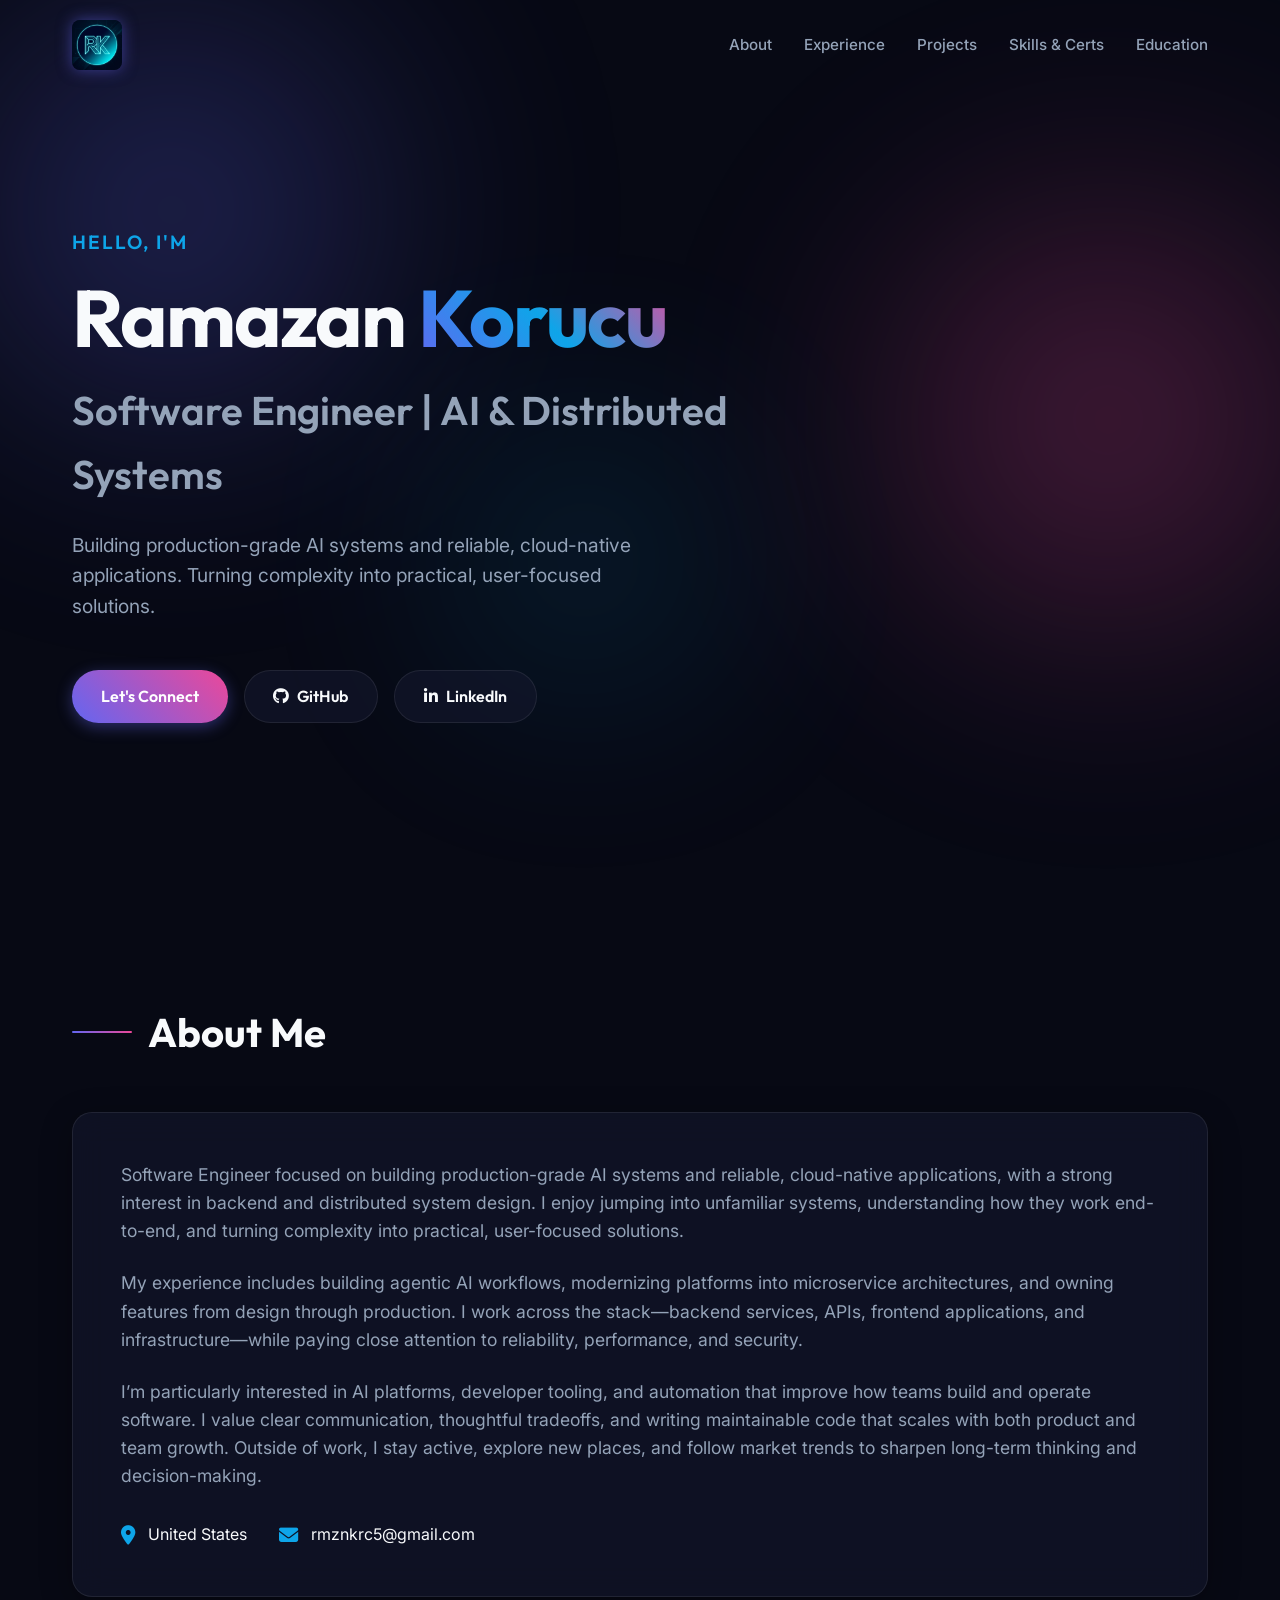
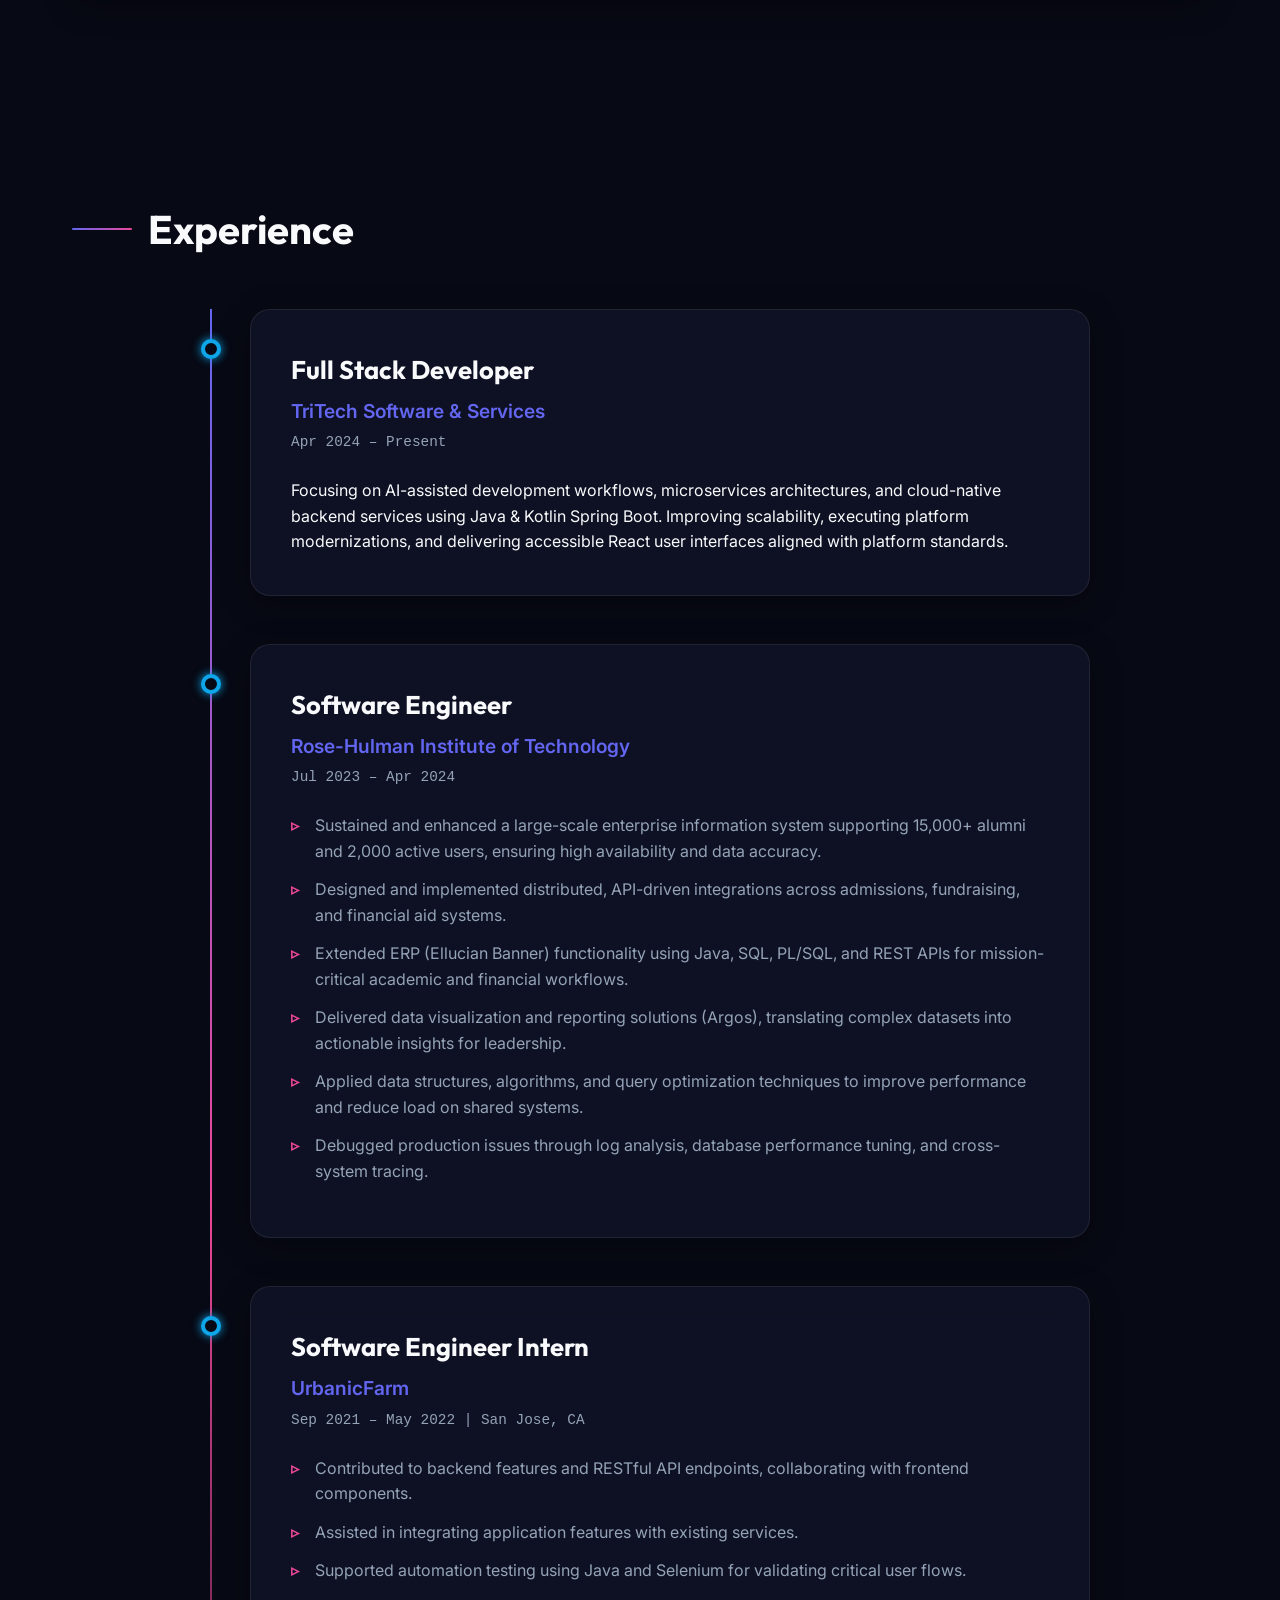
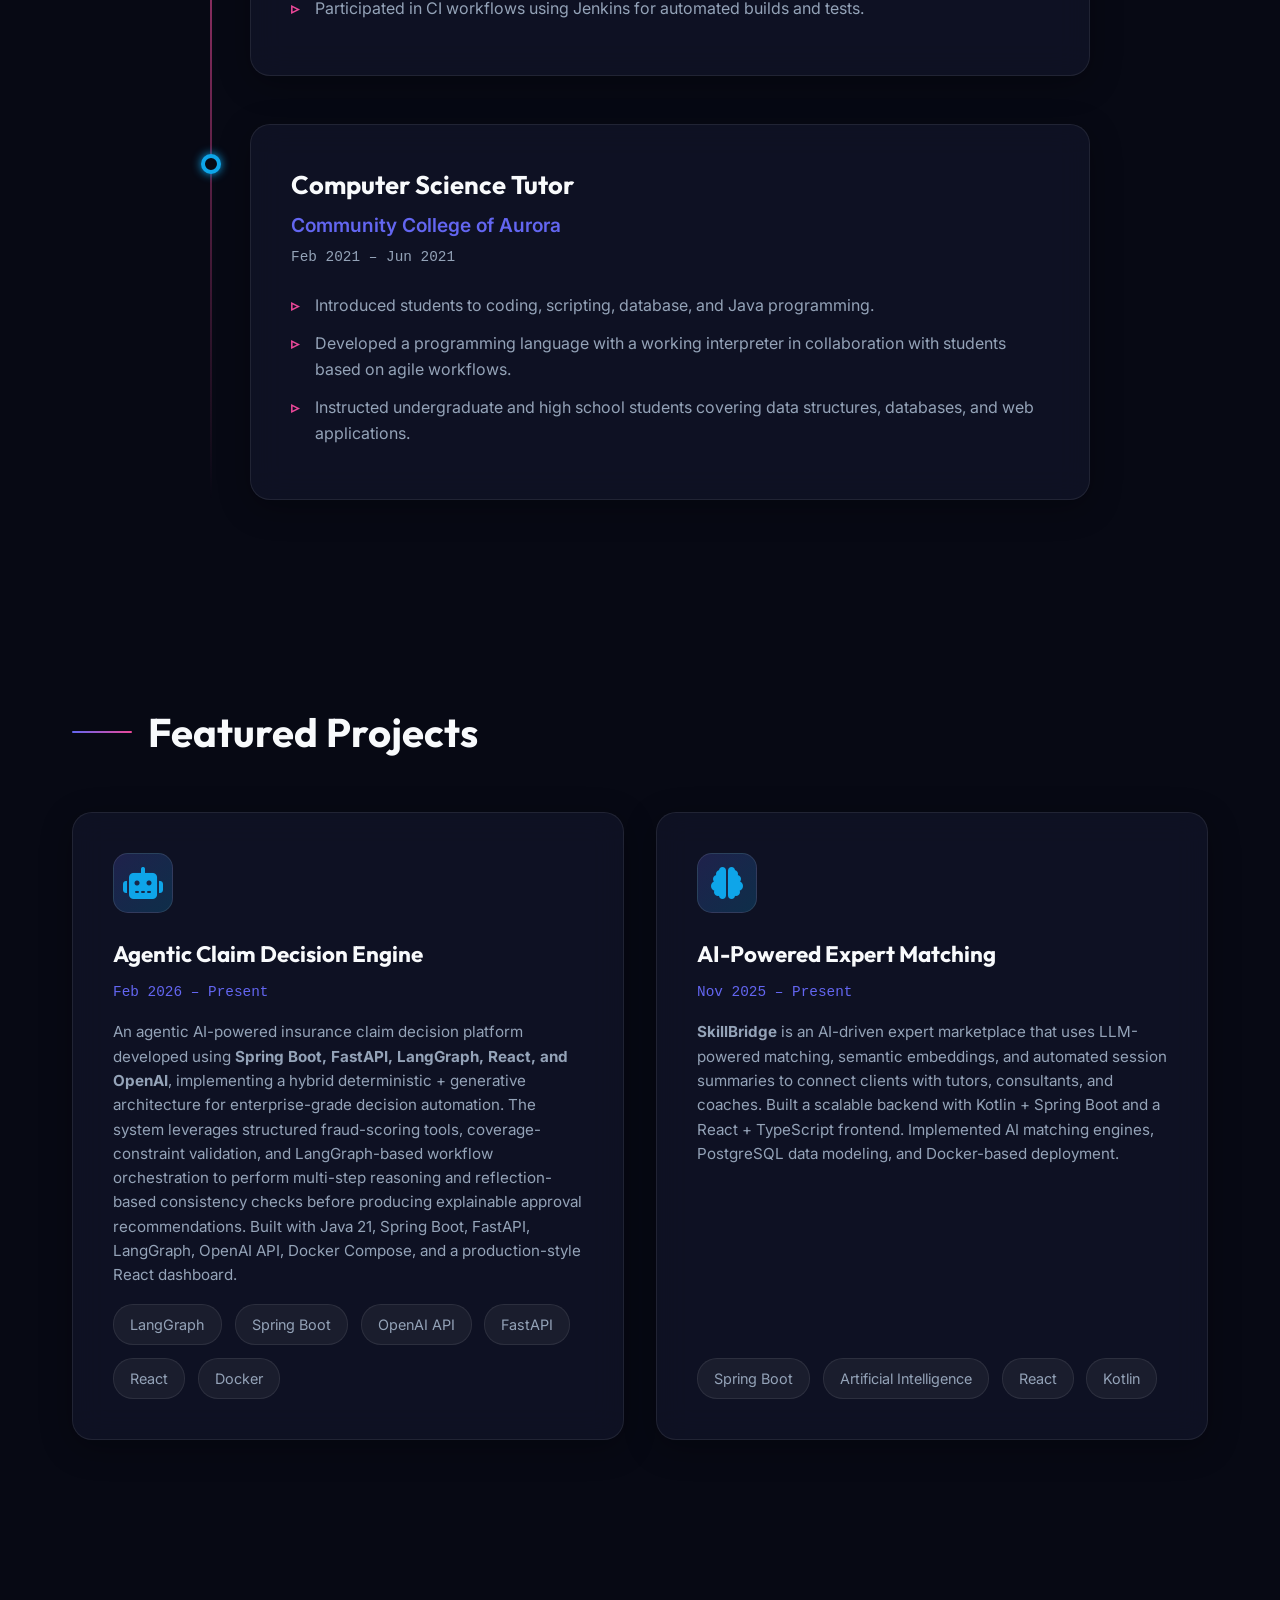
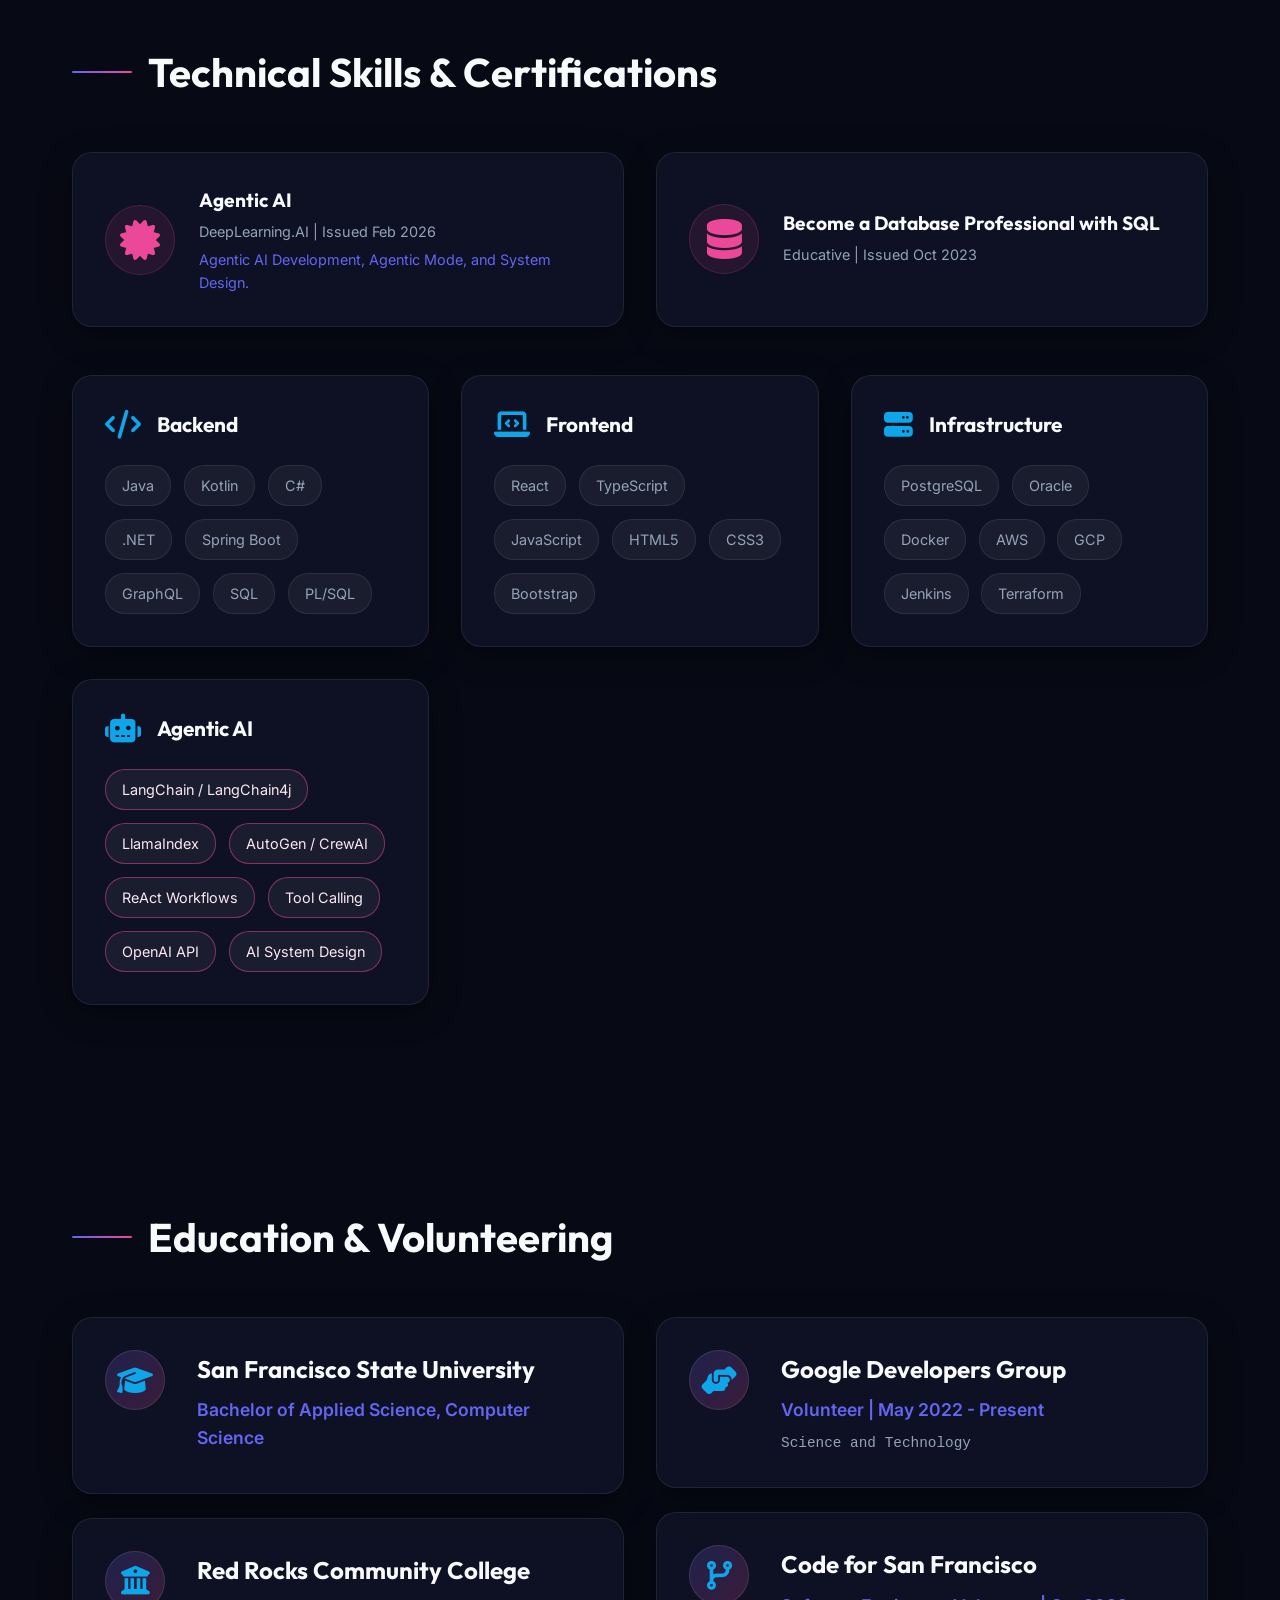
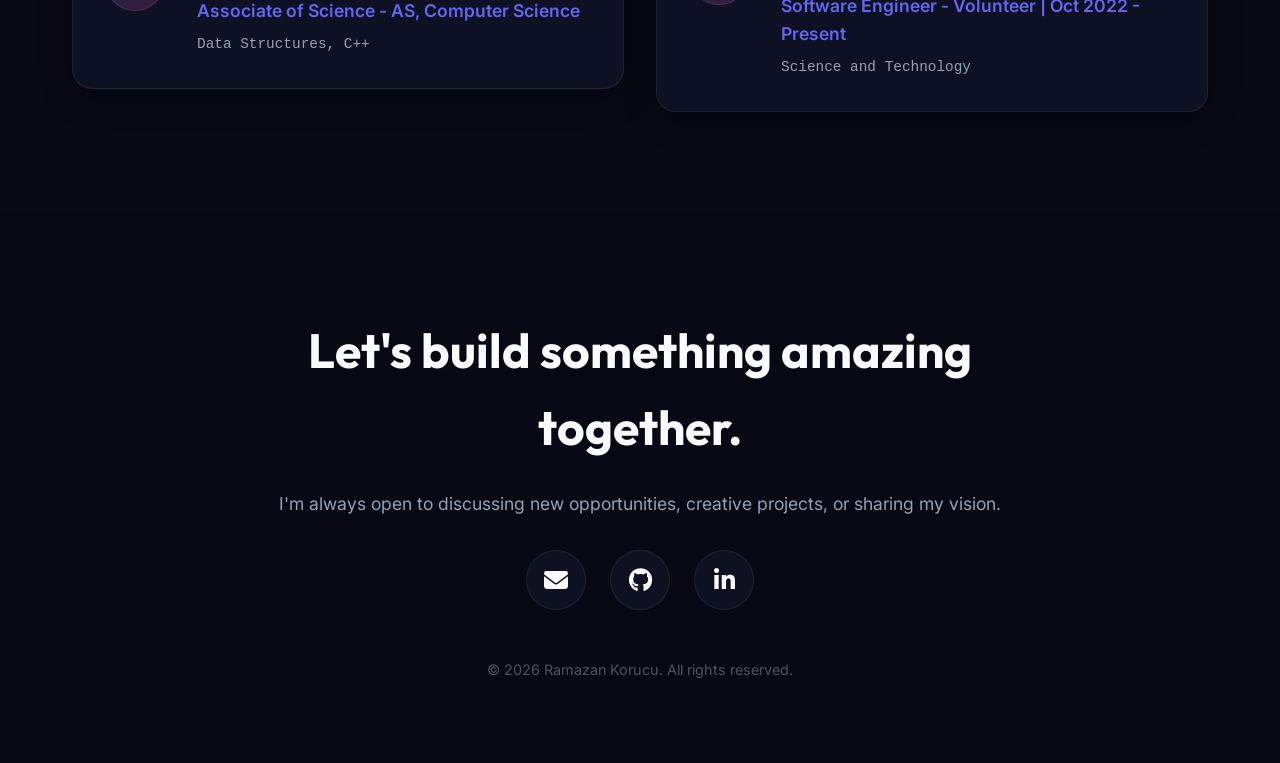
==== index.html @ d4a13020 "Move portfolio to root for easier GitHub Pages setup" ====
<!doctype html>
<html lang="en">
  <head>
    <meta charset="UTF-8" />
    <meta name="viewport" content="width=device-width, initial-scale=1.0" />
    <title>Ramazan Korucu | Software Engineer & AI</title>
    <meta
      name="description"
      content="Portfolio of Ramazan Korucu, Software Engineer building production-grade AI systems and reliable cloud-native applications."
    />
    <!-- Fonts -->
    <link rel="preconnect" href="https://fonts.googleapis.com" />
    <link rel="preconnect" href="https://fonts.gstatic.com" crossorigin />
    <link
      href="https://fonts.googleapis.com/css2?family=Inter:wght@300;400;500;600;700&family=Outfit:wght@400;600;800;900&display=swap"
      rel="stylesheet"
    />
    <!-- Font Awesome -->
    <link
      rel="stylesheet"
      href="https://cdnjs.cloudflare.com/ajax/libs/font-awesome/6.4.0/css/all.min.css"
    />
    <!-- Styles -->
    <link rel="stylesheet" href="styles.css" />
  </head>
  <body>
    <div class="background-effects">
      <div class="glow glow-1"></div>
      <div class="glow glow-2"></div>
      <div class="glow glow-3"></div>
    </div>

    <!-- Navigation -->
    <nav class="navbar">
      <div class="nav-content">
        <a href="#" class="logo-link">
          <img src="avatar.png" alt="Ramazan Korucu Avatar" class="logo-img" />
        </a>
        <ul class="nav-links">
          <li><a href="#about">About</a></li>
          <li><a href="#experience">Experience</a></li>
          <li><a href="#projects">Projects</a></li>
          <li><a href="#skills">Skills & Certs</a></li>
          <li><a href="#education">Education</a></li>
        </ul>
        <div class="hamburger">
          <span></span>
          <span></span>
          <span></span>
        </div>
      </div>
    </nav>

    <main>
      <!-- Hero Section -->
      <section id="hero" class="hero section">
        <div class="hero-content">
          <p class="greeting reveal">Hello, I'm</p>
          <h1 class="name reveal delay-1">Ramazan <span>Korucu</span></h1>
          <h2 class="title reveal delay-2">
            Software Engineer | AI & Distributed Systems
          </h2>
          <p class="subtitle reveal delay-3">
            Building production-grade AI systems and reliable, cloud-native
            applications. Turning complexity into practical, user-focused
            solutions.
          </p>
          <div class="cta-buttons reveal delay-4">
            <a href="#contact" class="btn btn-primary">Let's Connect</a>
            <a
              href="https://github.com/rkorucu"
              target="_blank"
              class="btn btn-secondary"
            >
              <i class="fab fa-github"></i> GitHub
            </a>
            <a
              href="https://linkedin.com/in/rmznkrc"
              target="_blank"
              class="btn btn-secondary"
            >
              <i class="fab fa-linkedin-in"></i> LinkedIn
            </a>
          </div>
        </div>
      </section>

      <!-- About Section -->
      <section id="about" class="about section">
        <h2 class="section-title reveal">About Me</h2>
        <div class="about-content reveal">
          <div class="about-text glass-card">
            <p>
              Software Engineer focused on building production-grade AI systems
              and reliable, cloud-native applications, with a strong interest in
              backend and distributed system design. I enjoy jumping into
              unfamiliar systems, understanding how they work end-to-end, and
              turning complexity into practical, user-focused solutions.
            </p>
            <p>
              My experience includes building agentic AI workflows, modernizing
              platforms into microservice architectures, and owning features
              from design through production. I work across the stack—backend
              services, APIs, frontend applications, and infrastructure—while
              paying close attention to reliability, performance, and security.
            </p>
            <p>
              I’m particularly interested in AI platforms, developer tooling,
              and automation that improve how teams build and operate software.
              I value clear communication, thoughtful tradeoffs, and writing
              maintainable code that scales with both product and team growth.
              Outside of work, I stay active, explore new places, and follow
              market trends to sharpen long-term thinking and decision-making.
            </p>
            <div class="contact-info">
              <p><i class="fas fa-map-marker-alt"></i> United States</p>
              <p><i class="fas fa-envelope"></i> rmznkrc5@gmail.com</p>
            </div>
          </div>
        </div>
      </section>

      <!-- Experience Section -->
      <section id="experience" class="experience section">
        <h2 class="section-title reveal">Experience</h2>
        <div class="timeline">
          <div class="timeline-item reveal">
            <div class="timeline-dot"></div>
            <div class="timeline-content glass-card">
              <div class="exp-header">
                <h3>Full Stack Developer</h3>
                <span class="company">TriTech Software & Services</span>
                <span class="date">Apr 2024 – Present</span>
              </div>
              <p class="exp-desc">
                Focusing on AI-assisted development workflows, microservices
                architectures, and cloud-native backend services using Java &
                Kotlin Spring Boot. Improving scalability, executing platform
                modernizations, and delivering accessible React user interfaces
                aligned with platform standards.
              </p>
            </div>
          </div>

          <div class="timeline-item reveal">
            <div class="timeline-dot"></div>
            <div class="timeline-content glass-card">
              <div class="exp-header">
                <h3>Software Engineer</h3>
                <span class="company">Rose-Hulman Institute of Technology</span>
                <span class="date">Jul 2023 – Apr 2024</span>
              </div>
              <ul class="exp-details">
                <li>
                  Sustained and enhanced a large-scale enterprise information
                  system supporting 15,000+ alumni and 2,000 active users,
                  ensuring high availability and data accuracy.
                </li>
                <li>
                  Designed and implemented distributed, API-driven integrations
                  across admissions, fundraising, and financial aid systems.
                </li>
                <li>
                  Extended ERP (Ellucian Banner) functionality using Java, SQL,
                  PL/SQL, and REST APIs for mission-critical academic and
                  financial workflows.
                </li>
                <li>
                  Delivered data visualization and reporting solutions (Argos),
                  translating complex datasets into actionable insights for
                  leadership.
                </li>
                <li>
                  Applied data structures, algorithms, and query optimization
                  techniques to improve performance and reduce load on shared
                  systems.
                </li>
                <li>
                  Debugged production issues through log analysis, database
                  performance tuning, and cross-system tracing.
                </li>
              </ul>
            </div>
          </div>

          <div class="timeline-item reveal">
            <div class="timeline-dot"></div>
            <div class="timeline-content glass-card">
              <div class="exp-header">
                <h3>Software Engineer Intern</h3>
                <span class="company">UrbanicFarm</span>
                <span class="date">Sep 2021 – May 2022 | San Jose, CA</span>
              </div>
              <ul class="exp-details">
                <li>
                  Contributed to backend features and RESTful API endpoints,
                  collaborating with frontend components.
                </li>
                <li>
                  Assisted in integrating application features with existing
                  services.
                </li>
                <li>
                  Supported automation testing using Java and Selenium for
                  validating critical user flows.
                </li>
                <li>
                  Participated in CI workflows using Jenkins for automated
                  builds and tests.
                </li>
              </ul>
            </div>
          </div>

          <div class="timeline-item reveal">
            <div class="timeline-dot"></div>
            <div class="timeline-content glass-card">
              <div class="exp-header">
                <h3>Computer Science Tutor</h3>
                <span class="company">Community College of Aurora</span>
                <span class="date">Feb 2021 – Jun 2021</span>
              </div>
              <ul class="exp-details">
                <li>
                  Introduced students to coding, scripting, database, and Java
                  programming.
                </li>
                <li>
                  Developed a programming language with a working interpreter in
                  collaboration with students based on agile workflows.
                </li>
                <li>
                  Instructed undergraduate and high school students covering
                  data structures, databases, and web applications.
                </li>
              </ul>
            </div>
          </div>
        </div>
      </section>

      <!-- Projects Section -->
      <section id="projects" class="projects section">
        <h2 class="section-title reveal">Featured Projects</h2>
        <div class="projects-grid">
          <div class="project-card glass-card reveal">
            <div class="project-icon"><i class="fas fa-robot"></i></div>
            <h3>Agentic Claim Decision Engine</h3>
            <span class="date">Feb 2026 – Present</span>
            <p>
              An agentic AI-powered insurance claim decision platform developed
              using
              <strong>Spring Boot, FastAPI, LangGraph, React, and OpenAI</strong
              >, implementing a hybrid deterministic + generative architecture
              for enterprise-grade decision automation. The system leverages
              structured fraud-scoring tools, coverage-constraint validation,
              and LangGraph-based workflow orchestration to perform multi-step
              reasoning and reflection-based consistency checks before producing
              explainable approval recommendations. Built with Java 21, Spring
              Boot, FastAPI, LangGraph, OpenAI API, Docker Compose, and a
              production-style React dashboard.
            </p>
            <div class="skill-tags" style="margin-top: 1rem">
              <span>LangGraph</span><span>Spring Boot</span
              ><span>OpenAI API</span><span>FastAPI</span><span>React</span
              ><span>Docker</span>
            </div>
          </div>

          <div class="project-card glass-card reveal delay-1">
            <div class="project-icon"><i class="fas fa-brain"></i></div>
            <h3>AI-Powered Expert Matching</h3>
            <span class="date">Nov 2025 – Present</span>
            <p>
              <strong>SkillBridge</strong> is an AI-driven expert marketplace
              that uses LLM-powered matching, semantic embeddings, and automated
              session summaries to connect clients with tutors, consultants, and
              coaches. Built a scalable backend with Kotlin + Spring Boot and a
              React + TypeScript frontend. Implemented AI matching engines,
              PostgreSQL data modeling, and Docker-based deployment.
            </p>
            <div class="skill-tags" style="margin-top: 1rem">
              <span>Spring Boot</span><span>Artificial Intelligence</span
              ><span>React</span><span>Kotlin</span>
            </div>
          </div>
        </div>
      </section>

      <!-- Skills & Certifications Section -->
      <section id="skills" class="skills section">
        <h2 class="section-title reveal">Technical Skills & Certifications</h2>

        <div class="certs-grid reveal" style="margin-bottom: 3rem">
          <div class="cert-card glass-card">
            <i class="fas fa-certificate cert-icon"></i>
            <div class="cert-info">
              <h3>Agentic AI</h3>
              <span class="issuer">DeepLearning.AI | Issued Feb 2026</span>
              <p>Agentic AI Development, Agentic Mode, and System Design.</p>
            </div>
          </div>
          <div class="cert-card glass-card">
            <i class="fas fa-database cert-icon"></i>
            <div class="cert-info">
              <h3>Become a Database Professional with SQL</h3>
              <span class="issuer">Educative | Issued Oct 2023</span>
            </div>
          </div>
        </div>

        <div class="skills-grid">
          <div class="skill-category glass-card reveal">
            <div class="skill-header">
              <i class="fas fa-code"></i>
              <h3>Backend</h3>
            </div>
            <div class="skill-tags">
              <span>Java</span><span>Kotlin</span><span>C#</span
              ><span>.NET</span> <span>Spring Boot</span><span>GraphQL</span
              ><span>SQL</span><span>PL/SQL</span>
            </div>
          </div>

          <div class="skill-category glass-card reveal delay-1">
            <div class="skill-header">
              <i class="fas fa-laptop-code"></i>
              <h3>Frontend</h3>
            </div>
            <div class="skill-tags">
              <span>React</span><span>TypeScript</span><span>JavaScript</span>
              <span>HTML5</span><span>CSS3</span><span>Bootstrap</span>
            </div>
          </div>

          <div class="skill-category glass-card reveal delay-2">
            <div class="skill-header">
              <i class="fas fa-server"></i>
              <h3>Infrastructure</h3>
            </div>
            <div class="skill-tags">
              <span>PostgreSQL</span><span>Oracle</span><span>Docker</span>
              <span>AWS</span><span>GCP</span><span>Jenkins</span
              ><span>Terraform</span>
            </div>
          </div>

          <div class="skill-category glass-card reveal delay-3">
            <div class="skill-header">
              <i class="fas fa-robot"></i>
              <h3>Agentic AI</h3>
            </div>
            <div class="skill-tags">
              <span class="highlight">LangChain / LangChain4j</span>
              <span class="highlight">LlamaIndex</span>
              <span class="highlight">AutoGen / CrewAI</span>
              <span class="highlight">ReAct Workflows</span>
              <span class="highlight">Tool Calling</span>
              <span class="highlight">OpenAI API</span>
              <span class="highlight">AI System Design</span>
            </div>
          </div>
        </div>
      </section>

      <!-- Education & Volunteering -->
      <section id="education" class="education section">
        <h2 class="section-title reveal">Education & Volunteering</h2>
        <div class="edu-grid">
          <div
            class="flex-column"
            style="display: flex; flex-direction: column; gap: 1.5rem"
          >
            <div class="edu-card glass-card reveal">
              <div class="edu-icon"><i class="fas fa-graduation-cap"></i></div>
              <div class="edu-details">
                <h3>San Francisco State University</h3>
                <span class="university"
                  >Bachelor of Applied Science, Computer Science</span
                >
              </div>
            </div>

            <div class="edu-card glass-card reveal delay-1">
              <div class="edu-icon"><i class="fas fa-university"></i></div>
              <div class="edu-details">
                <h3>Red Rocks Community College</h3>
                <span class="university"
                  >Associate of Science - AS, Computer Science</span
                >
                <span class="date">Data Structures, C++</span>
              </div>
            </div>
          </div>

          <div
            class="flex-column"
            style="display: flex; flex-direction: column; gap: 1.5rem"
          >
            <div class="edu-card glass-card reveal delay-2">
              <div class="edu-icon"><i class="fas fa-hands-helping"></i></div>
              <div class="edu-details">
                <h3>Google Developers Group</h3>
                <span class="university">Volunteer | May 2022 - Present</span>
                <span class="date">Science and Technology</span>
              </div>
            </div>

            <div class="edu-card glass-card reveal delay-3">
              <div class="edu-icon"><i class="fas fa-code-branch"></i></div>
              <div class="edu-details">
                <h3>Code for San Francisco</h3>
                <span class="university"
                  >Software Engineer - Volunteer | Oct 2022 - Present</span
                >
                <span class="date">Science and Technology</span>
              </div>
            </div>
          </div>
        </div>
      </section>
    </main>

    <footer id="contact">
      <div class="footer-content">
        <h2>Let's build something amazing together.</h2>
        <p>
          I'm always open to discussing new opportunities, creative projects, or
          sharing my vision.
        </p>
        <div class="social-links">
          <a
            href="mailto:rmznkrc5@gmail.com"
            class="social-btn"
            aria-label="Email"
            ><i class="fas fa-envelope"></i
          ></a>
          <a
            href="https://github.com/rkorucu"
            target="_blank"
            class="social-btn"
            aria-label="GitHub"
            ><i class="fab fa-github"></i
          ></a>
          <a
            href="https://linkedin.com/in/rmznkrc"
            target="_blank"
            class="social-btn"
            aria-label="LinkedIn"
            ><i class="fab fa-linkedin-in"></i
          ></a>
        </div>
        <p class="copyright">
          &copy; 2026 Ramazan Korucu. All rights reserved.
        </p>
      </div>
    </footer>

    <script src="script.js"></script>
  </body>
</html>
---- styles.css ----
:root {
  --bg-dark: #070914;
  --bg-card: rgba(20, 24, 45, 0.6);
  --primary: #6366f1;
  --primary-glow: rgba(99, 102, 241, 0.5);
  --secondary: #ec4899;
  --accent: #0ea5e9;
  --text-main: #f8fafc;
  --text-muted: #94a3b8;
  --border-color: rgba(255, 255, 255, 0.08);
  --font-heading: "Outfit", sans-serif;
  --font-body: "Inter", sans-serif;
  --transition-smooth: all 0.4s cubic-bezier(0.4, 0, 0.2, 1);
}

* {
  margin: 0;
  padding: 0;
  box-sizing: border-box;
}
html {
  scroll-behavior: smooth;
}

body {
  background-color: var(--bg-dark);
  color: var(--text-main);
  font-family: var(--font-body);
  line-height: 1.6;
  overflow-x: hidden;
  position: relative;
}

/* Background Glowing Effects */
.background-effects {
  position: fixed;
  top: 0;
  left: 0;
  width: 100vw;
  height: 100vh;
  z-index: -1;
  overflow: hidden;
  pointer-events: none;
}

.glow {
  position: absolute;
  width: 600px;
  height: 600px;
  border-radius: 50%;
  filter: blur(120px);
  opacity: 0.4;
  animation: float 20s infinite ease-in-out;
}

.glow-1 {
  top: -10%;
  left: -10%;
  background: radial-gradient(circle, var(--primary) 0%, transparent 70%);
}

.glow-2 {
  bottom: 20%;
  right: -10%;
  background: radial-gradient(circle, var(--secondary) 0%, transparent 70%);
  animation-delay: -5s;
}

.glow-3 {
  top: 40%;
  left: 30%;
  background: radial-gradient(circle, var(--accent) 0%, transparent 50%);
  animation-delay: -10s;
  width: 400px;
  height: 400px;
}

@keyframes float {
  0%,
  100% {
    transform: translateY(0) scale(1);
  }
  50% {
    transform: translateY(-30px) scale(1.05);
  }
}

/* Glassmorphism Classes */
.glass-card {
  background: var(--bg-card);
  backdrop-filter: blur(16px);
  -webkit-backdrop-filter: blur(16px);
  border: 1px solid var(--border-color);
  border-radius: 20px;
  box-shadow: 0 8px 32px 0 rgba(0, 0, 0, 0.3);
  transition: var(--transition-smooth);
}

.glass-card:hover {
  border-color: rgba(255, 255, 255, 0.15);
  transform: translateY(-5px);
  box-shadow:
    0 15px 40px 0 rgba(0, 0, 0, 0.5),
    0 0 20px 0 var(--primary-glow);
}

h1,
h2,
h3,
h4,
h5,
h6 {
  font-family: var(--font-heading);
  font-weight: 700;
}

/* Navigation */
.navbar {
  position: fixed;
  top: 0;
  left: 0;
  width: 100%;
  padding: 20px 0;
  z-index: 1000;
  transition: var(--transition-smooth);
}

.navbar.scrolled {
  background: rgba(7, 9, 20, 0.85);
  backdrop-filter: blur(12px);
  border-bottom: 1px solid var(--border-color);
  padding: 15px 0;
}

.nav-content {
  max-width: 1200px;
  margin: 0 auto;
  padding: 0 2rem;
  display: flex;
  justify-content: space-between;
  align-items: center;
}

.logo-link {
  display: flex;
  align-items: center;
  text-decoration: none;
}

.logo-img {
  height: 50px;
  width: auto;
  border-radius: 8px;
  box-shadow: 0 0 15px var(--primary-glow);
  transition: var(--transition-smooth);
}

.logo-link:hover .logo-img {
  transform: scale(1.05);
  box-shadow: 0 0 25px var(--primary-glow);
}

.nav-links {
  list-style: none;
  display: flex;
  gap: 2rem;
}

.nav-links a {
  color: var(--text-muted);
  text-decoration: none;
  font-weight: 500;
  transition: var(--transition-smooth);
  position: relative;
  font-size: 0.95rem;
}

.nav-links a::after {
  content: "";
  position: absolute;
  bottom: -5px;
  left: 0;
  width: 0;
  height: 2px;
  background: linear-gradient(90deg, var(--primary), var(--accent));
  transition: var(--transition-smooth);
}

.nav-links a:hover,
.nav-links a.active {
  color: var(--text-main);
}
.nav-links a:hover::after,
.nav-links a.active::after {
  width: 100%;
}

.hamburger {
  display: none;
  cursor: pointer;
  z-index: 100;
}
.hamburger span {
  display: block;
  width: 25px;
  height: 2px;
  background: var(--text-main);
  margin: 5px 0;
  transition: var(--transition-smooth);
}

/* Global Sections */
.section {
  padding: 100px 2rem;
  max-width: 1200px;
  margin: 0 auto;
}
.section-title {
  font-size: 2.5rem;
  margin-bottom: 3rem;
  display: flex;
  align-items: center;
  gap: 1rem;
}
.section-title::before {
  content: "";
  height: 2px;
  width: 60px;
  background: linear-gradient(90deg, var(--primary), var(--secondary));
  display: block;
  border-radius: 2px;
}

/* Hero Section */
.hero {
  min-height: 100vh;
  display: flex;
  align-items: center;
  padding-top: 150px;
}
.hero-content {
  max-width: 800px;
}
.greeting {
  color: var(--accent);
  font-family: var(--font-heading);
  font-size: 1.2rem;
  font-weight: 600;
  margin-bottom: 1rem;
  letter-spacing: 2px;
  text-transform: uppercase;
}

.name {
  font-size: 5rem;
  line-height: 1.1;
  margin-bottom: 1rem;
  letter-spacing: -2px;
}
.name span {
  background: linear-gradient(
    45deg,
    var(--primary),
    var(--accent),
    var(--secondary)
  );
  -webkit-background-clip: text;
  -webkit-text-fill-color: transparent;
  background-clip: text;
  color: transparent;
}

.title {
  font-size: 2.5rem;
  color: var(--text-muted);
  margin-bottom: 1.5rem;
  font-weight: 600;
}
.subtitle {
  font-size: 1.2rem;
  color: var(--text-muted);
  margin-bottom: 3rem;
  max-width: 600px;
}
.cta-buttons {
  display: flex;
  gap: 1rem;
  flex-wrap: wrap;
}
.btn {
  padding: 0.8rem 1.8rem;
  border-radius: 30px;
  text-decoration: none;
  font-weight: 600;
  font-family: var(--font-heading);
  transition: var(--transition-smooth);
  display: inline-flex;
  align-items: center;
  gap: 0.5rem;
}

.btn-primary {
  background: linear-gradient(45deg, var(--primary), var(--secondary));
  color: white;
  box-shadow: 0 4px 15px rgba(99, 102, 241, 0.4);
}
.btn-primary:hover {
  transform: translateY(-3px);
  box-shadow: 0 8px 25px rgba(99, 102, 241, 0.6);
}

.btn-secondary {
  background: var(--bg-card);
  border: 1px solid var(--border-color);
  color: var(--text-main);
}
.btn-secondary:hover {
  background: rgba(255, 255, 255, 0.1);
  transform: translateY(-3px);
}

/* About Section */
.about-content {
  display: flex;
  gap: 3rem;
  align-items: center;
}
.about-text {
  padding: 3rem;
  flex: 1;
}
.about-text p {
  margin-bottom: 1.5rem;
  font-size: 1.1rem;
  color: var(--text-muted);
}
.about-text strong {
  color: var(--text-main);
}

.contact-info {
  margin-top: 2rem;
  display: flex;
  gap: 2rem;
  flex-wrap: wrap;
}
.contact-info p {
  margin-bottom: 0;
  display: flex;
  align-items: center;
  gap: 0.8rem;
  font-size: 1rem;
  color: var(--text-main);
}
.contact-info i {
  color: var(--accent);
  font-size: 1.2rem;
}

/* Experience Section Timeline */
.timeline {
  position: relative;
  max-width: 900px;
  margin: 0 auto;
}
.timeline::before {
  content: "";
  position: absolute;
  left: 20px;
  top: 0;
  bottom: 0;
  width: 2px;
  background: linear-gradient(
    to bottom,
    var(--primary),
    var(--secondary),
    transparent
  );
}

.timeline-item {
  position: relative;
  padding-left: 60px;
  margin-bottom: 3rem;
}
.timeline-item:last-child {
  margin-bottom: 0;
}

.timeline-dot {
  position: absolute;
  left: 11px;
  top: 30px;
  width: 20px;
  height: 20px;
  background: var(--bg-dark);
  border: 4px solid var(--accent);
  border-radius: 50%;
  z-index: 2;
  box-shadow: 0 0 10px var(--accent);
}

.timeline-content {
  padding: 2.5rem;
}
.exp-header {
  margin-bottom: 1.5rem;
}
.exp-header h3 {
  font-size: 1.6rem;
  color: var(--text-main);
  margin-bottom: 0.3rem;
}
.company {
  display: block;
  font-size: 1.2rem;
  color: var(--primary);
  font-weight: 600;
  margin-bottom: 0.3rem;
}
.date {
  display: block;
  font-size: 0.9rem;
  color: var(--text-muted);
  font-family: monospace;
}
.exp-details {
  list-style: none;
}
.exp-details li {
  margin-bottom: 0.8rem;
  position: relative;
  padding-left: 1.5rem;
  color: var(--text-muted);
}
.exp-details li::before {
  content: "▹";
  position: absolute;
  left: 0;
  color: var(--secondary);
  font-weight: bold;
}

/* Skills Section */
.skills-grid {
  display: grid;
  grid-template-columns: repeat(auto-fit, minmax(280px, 1fr));
  gap: 2rem;
}
.skill-category {
  padding: 2rem;
}
.skill-header {
  display: flex;
  align-items: center;
  gap: 1rem;
  margin-bottom: 1.5rem;
}
.skill-header i {
  font-size: 1.8rem;
  color: var(--accent);
}
.skill-header h3 {
  font-size: 1.3rem;
}
.skill-tags {
  display: flex;
  flex-wrap: wrap;
  gap: 0.8rem;
}
.skill-tags span {
  background: rgba(255, 255, 255, 0.05);
  border: 1px solid var(--border-color);
  padding: 0.5rem 1rem;
  border-radius: 20px;
  font-size: 0.9rem;
  color: var(--text-muted);
  transition: var(--transition-smooth);
}
.skill-tags span:hover {
  background: rgba(99, 102, 241, 0.1);
  color: var(--text-main);
  border-color: var(--primary);
  transform: translateY(-2px);
}
.skill-tags span.highlight {
  border-color: rgba(236, 72, 153, 0.5);
  color: #fce7f3;
}

/* Education Section */
.edu-card {
  display: flex;
  padding: 3rem;
  gap: 2rem;
  align-items: center;
  max-width: 800px;
}
.edu-icon {
  width: 80px;
  height: 80px;
  background: linear-gradient(
    135deg,
    rgba(99, 102, 241, 0.2),
    rgba(236, 72, 153, 0.2)
  );
  border-radius: 50%;
  display: flex;
  justify-content: center;
  align-items: center;
  font-size: 2.5rem;
  color: var(--accent);
  flex-shrink: 0;
  border: 1px solid rgba(255, 255, 255, 0.1);
}
.edu-details h3 {
  font-size: 1.5rem;
  margin-bottom: 0.5rem;
}
.edu-details .university {
  display: block;
  color: var(--primary);
  font-weight: 600;
  font-size: 1.1rem;
  margin-bottom: 0.5rem;
}

/* Footer */
footer {
  padding: 100px 2rem 50px;
  text-align: center;
  background: linear-gradient(to top, rgba(7, 9, 20, 1), transparent);
}
.footer-content {
  max-width: 800px;
  margin: 0 auto;
}
.footer-content h2 {
  font-size: 3rem;
  margin-bottom: 1.5rem;
}
.footer-content p {
  color: var(--text-muted);
  font-size: 1.1rem;
  margin-bottom: 2rem;
}
.social-links {
  display: flex;
  justify-content: center;
  gap: 1.5rem;
  margin-bottom: 3rem;
}
.social-btn {
  width: 60px;
  height: 60px;
  border-radius: 50%;
  background: var(--bg-card);
  border: 1px solid var(--border-color);
  display: flex;
  justify-content: center;
  align-items: center;
  font-size: 1.5rem;
  color: var(--text-main);
  text-decoration: none;
  transition: var(--transition-smooth);
}
.social-btn:hover {
  background: var(--primary);
  box-shadow: 0 0 20px var(--primary-glow);
  transform: translateY(-5px);
  border-color: var(--primary);
}
.copyright {
  font-size: 0.9rem !important;
  color: rgba(255, 255, 255, 0.3) !important;
}

/* Projects Section */
.projects-grid {
  display: grid;
  grid-template-columns: repeat(auto-fit, minmax(320px, 1fr));
  gap: 2rem;
}
.project-card {
  padding: 2.5rem;
  display: flex;
  flex-direction: column;
}
.project-icon {
  width: 60px;
  height: 60px;
  background: linear-gradient(
    135deg,
    rgba(99, 102, 241, 0.2),
    rgba(14, 165, 233, 0.2)
  );
  border-radius: 15px;
  display: flex;
  justify-content: center;
  align-items: center;
  font-size: 2rem;
  color: var(--accent);
  margin-bottom: 1.5rem;
  border: 1px solid rgba(255, 255, 255, 0.1);
}
.project-card h3 {
  font-size: 1.4rem;
  margin-bottom: 0.5rem;
  color: var(--text-main);
}
.project-card .date {
  font-size: 0.9rem;
  color: var(--primary);
  font-family: monospace;
  margin-bottom: 1rem;
  display: block;
}
.project-card p {
  color: var(--text-muted);
  flex-grow: 1;
  font-size: 0.95rem;
}

/* Certifications Section */
.certs-grid {
  display: grid;
  grid-template-columns: repeat(auto-fit, minmax(400px, 1fr));
  gap: 2rem;
}
.cert-card {
  display: flex;
  align-items: center;
  padding: 2rem;
  gap: 1.5rem;
}
.cert-icon {
  font-size: 2.5rem;
  color: var(--secondary);
  background: rgba(236, 72, 153, 0.1);
  width: 70px;
  height: 70px;
  display: flex;
  justify-content: center;
  align-items: center;
  border-radius: 50%;
  border: 1px solid rgba(236, 72, 153, 0.2);
  flex-shrink: 0;
}
.cert-info h3 {
  font-size: 1.2rem;
  margin-bottom: 0.3rem;
}
.cert-info .issuer {
  color: var(--text-muted);
  font-size: 0.9rem;
  display: block;
  margin-bottom: 0.3rem;
}
.cert-info p {
  font-size: 0.9rem;
  color: var(--primary);
  margin-bottom: 0;
}

/* Extended Education / Volunteering */
.edu-grid {
  display: grid;
  grid-template-columns: repeat(auto-fit, minmax(380px, 1fr));
  gap: 2rem;
}
.edu-grid .edu-card {
  padding: 2rem;
  max-width: 100%;
  align-items: flex-start;
}
.edu-grid .edu-icon {
  width: 60px;
  height: 60px;
  font-size: 1.8rem;
}
.edu-details .date {
  display: block;
  font-size: 0.9rem;
  color: var(--text-muted);
  margin-top: 0.5rem;
  font-family: monospace;
}
.flex-column {
  display: flex;
  flex-direction: column;
  gap: 1.5rem;
}

/* Reveal Animations */
.reveal {
  opacity: 0;
  transform: translateY(40px);
  transition: all 0.8s cubic-bezier(0.5, 0, 0, 1);
}
.reveal.active {
  opacity: 1;
  transform: translateY(0);
}
.delay-1 {
  transition-delay: 0.1s;
}
.delay-2 {
  transition-delay: 0.2s;
}
.delay-3 {
  transition-delay: 0.3s;
}
.delay-4 {
  transition-delay: 0.4s;
}

/* Responsive */
@media (max-width: 900px) {
  .name {
    font-size: 3.5rem;
  }
  .title {
    font-size: 2rem;
  }
  .about-content {
    flex-direction: column;
  }
  .timeline::before {
    left: 0;
  }
  .timeline-item {
    padding-left: 30px;
  }
  .timeline-dot {
    left: -9px;
    width: 16px;
    height: 16px;
    top: 32px;
  }
  .edu-card {
    flex-direction: column;
    text-align: center;
  }
}

@media (max-width: 768px) {
  .nav-links {
    position: fixed;
    right: -100%;
    top: 0;
    height: 100vh;
    width: 80%;
    max-width: 300px;
    background: var(--bg-card);
    backdrop-filter: blur(20px);
    flex-direction: column;
    justify-content: center;
    align-items: center;
    transition: 0.5s ease;
    border-left: 1px solid var(--border-color);
  }
  .nav-links.active {
    right: 0;
  }
  .hamburger {
    display: block;
  }
  .hamburger.active span:nth-child(1) {
    transform: translateY(7px) rotate(45deg);
  }
  .hamburger.active span:nth-child(2) {
    opacity: 0;
  }
  .hamburger.active span:nth-child(3) {
    transform: translateY(-7px) rotate(-45deg);
  }
  .section {
    padding: 80px 1.5rem;
  }
  .hero {
    text-align: center;
    justify-content: center;
  }
  .cta-buttons {
    justify-content: center;
  }
  .footer-content h2 {
    font-size: 2rem;
  }
}
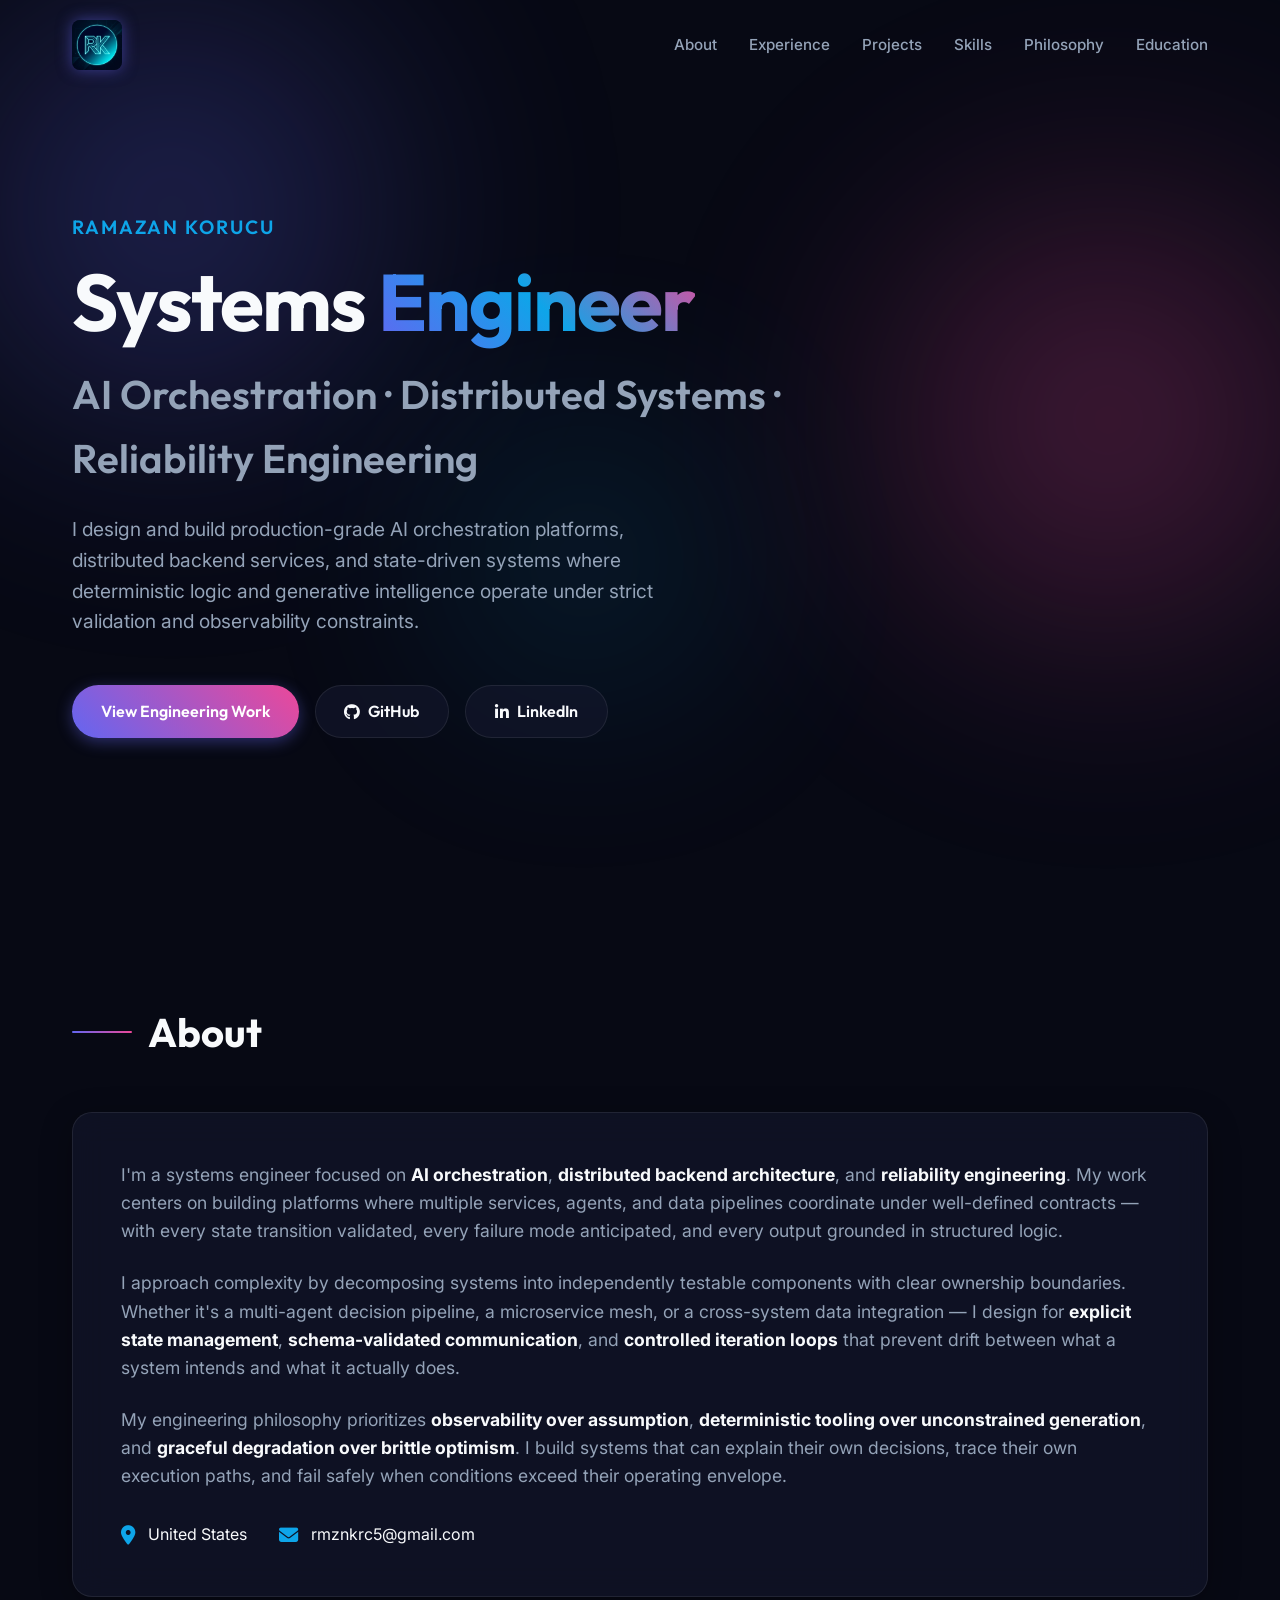
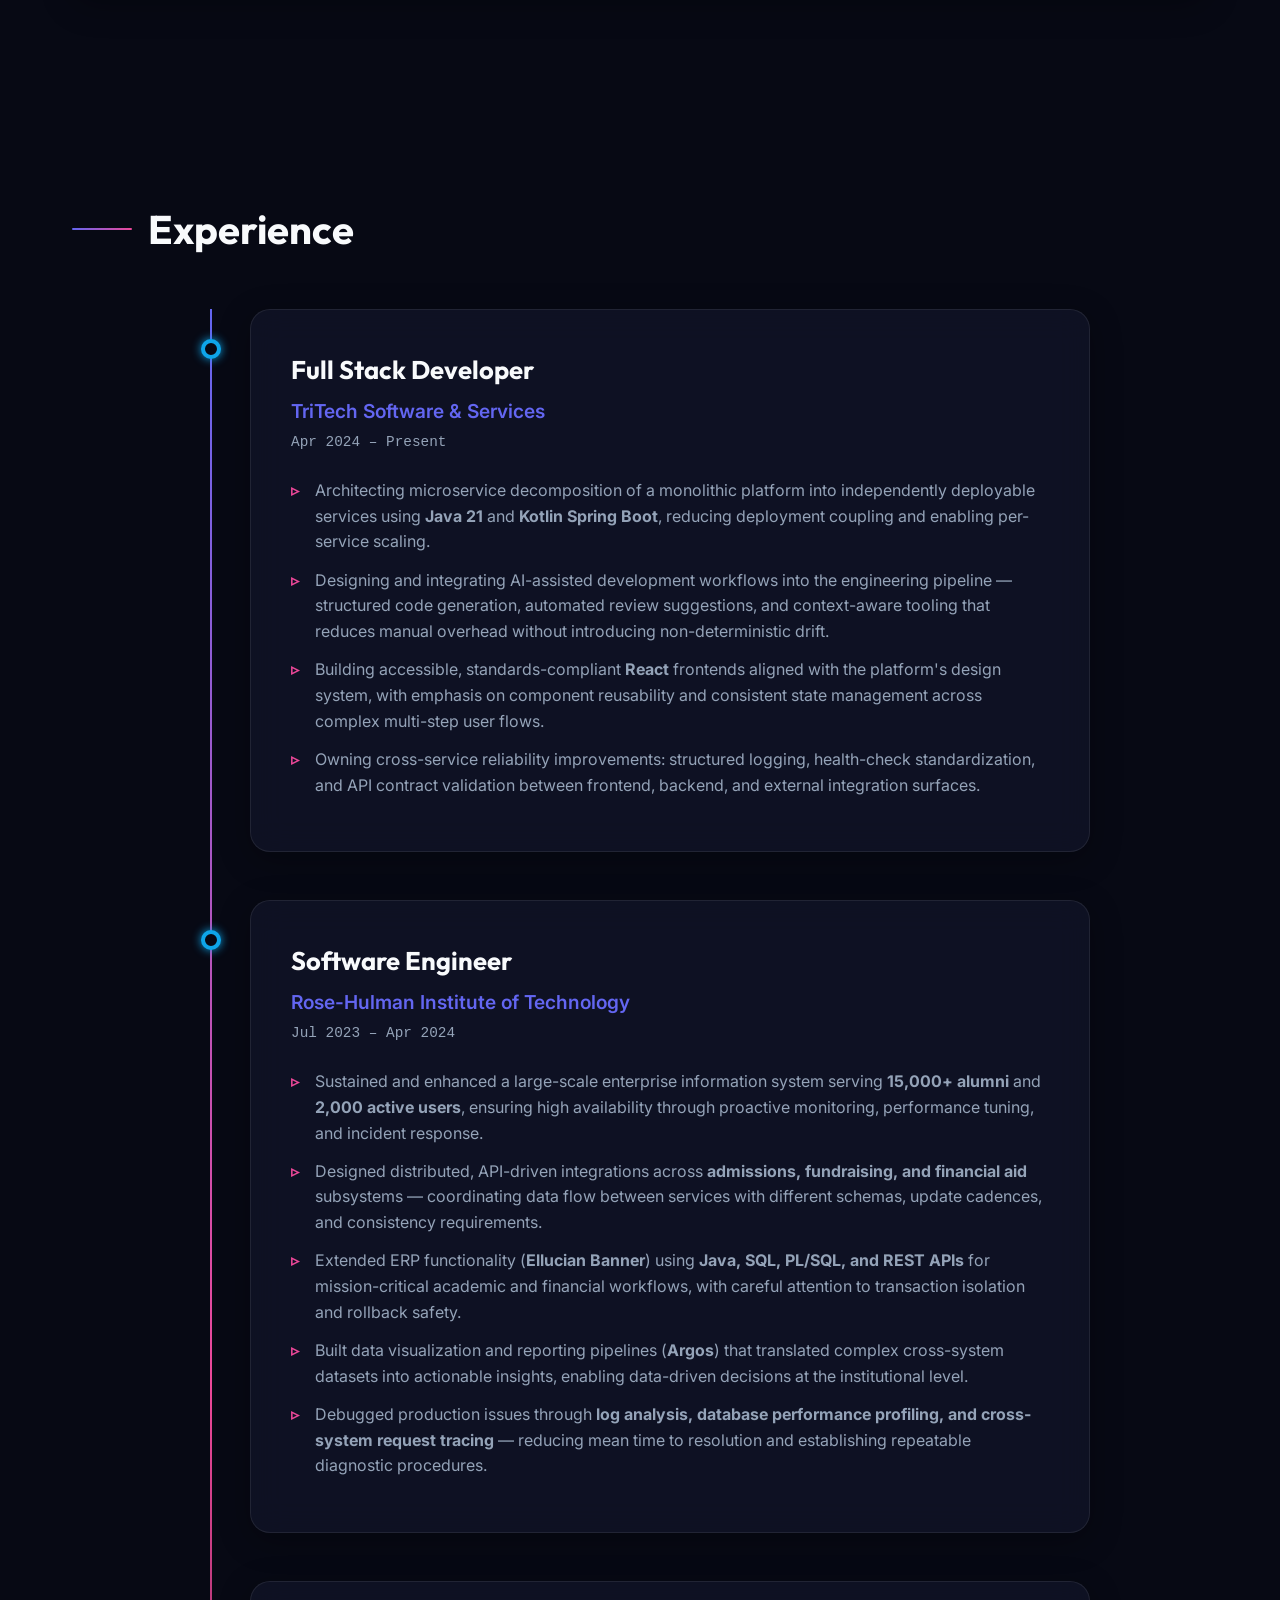
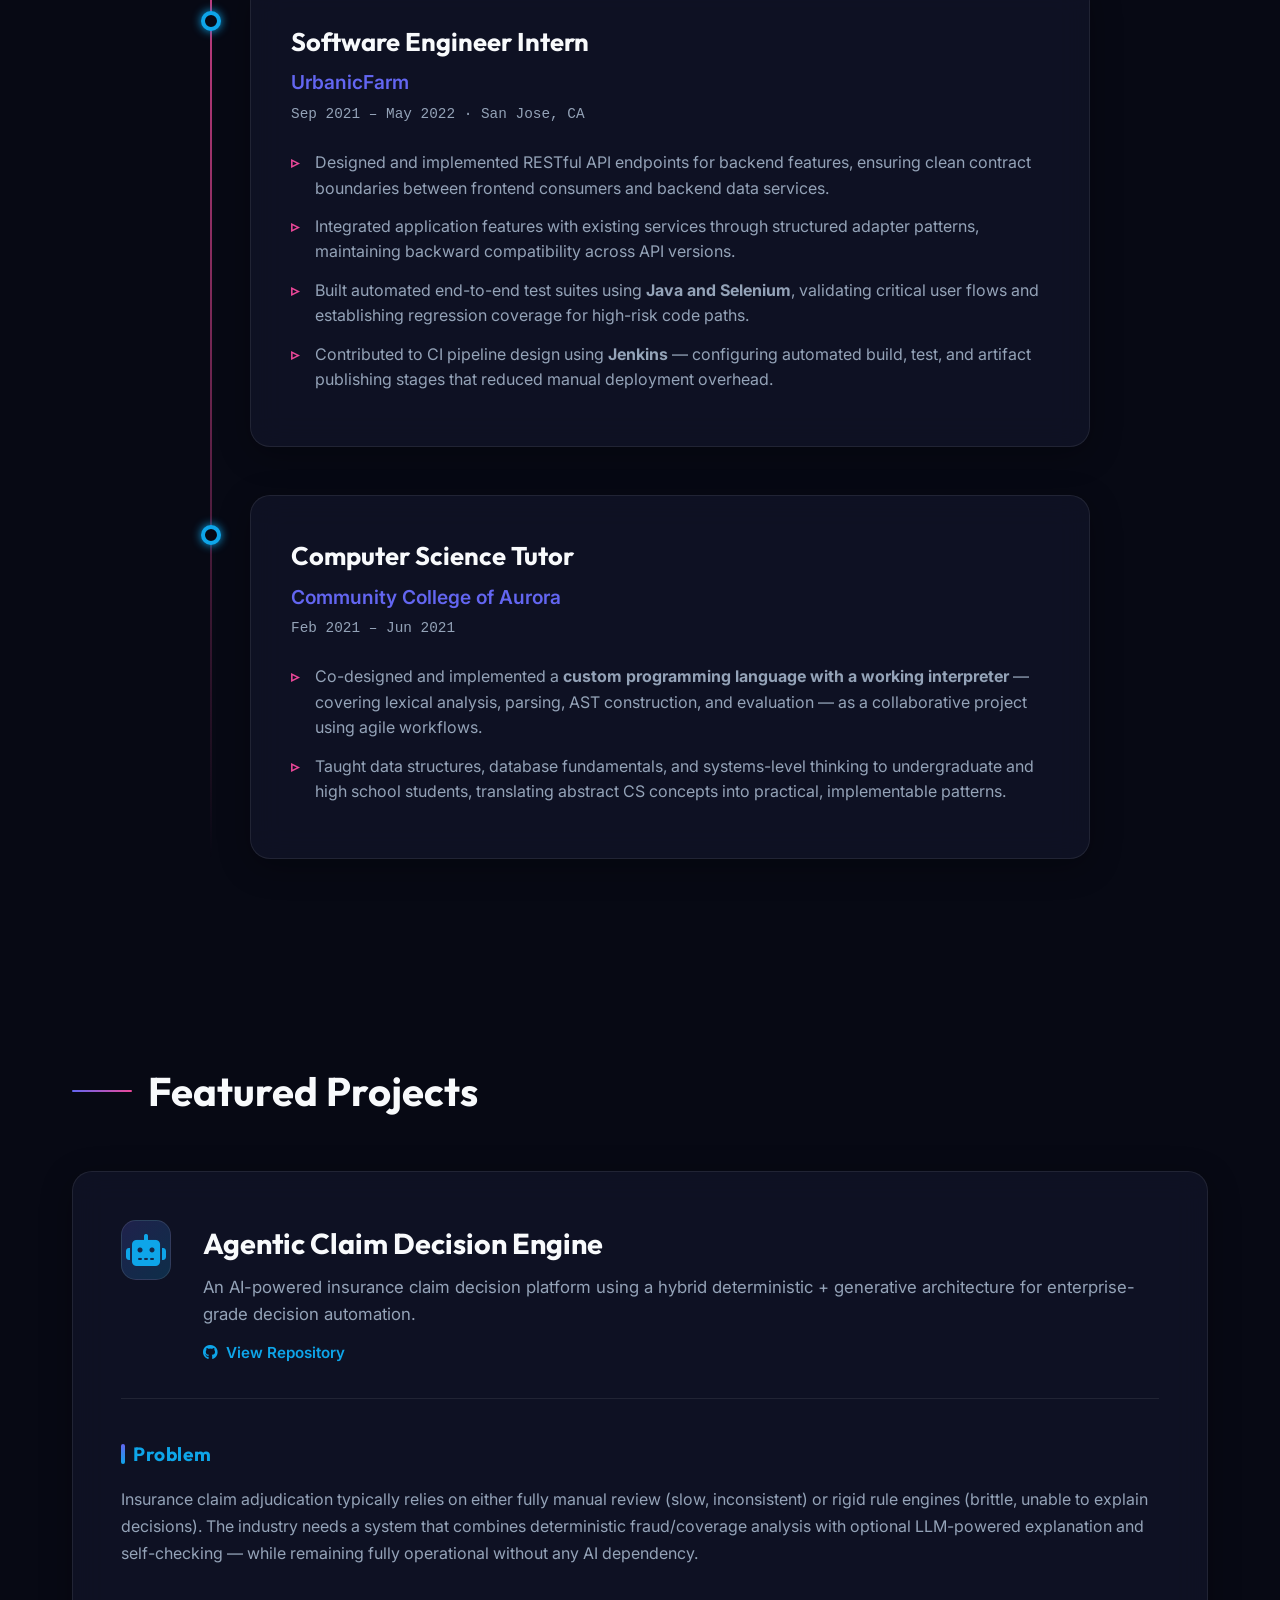
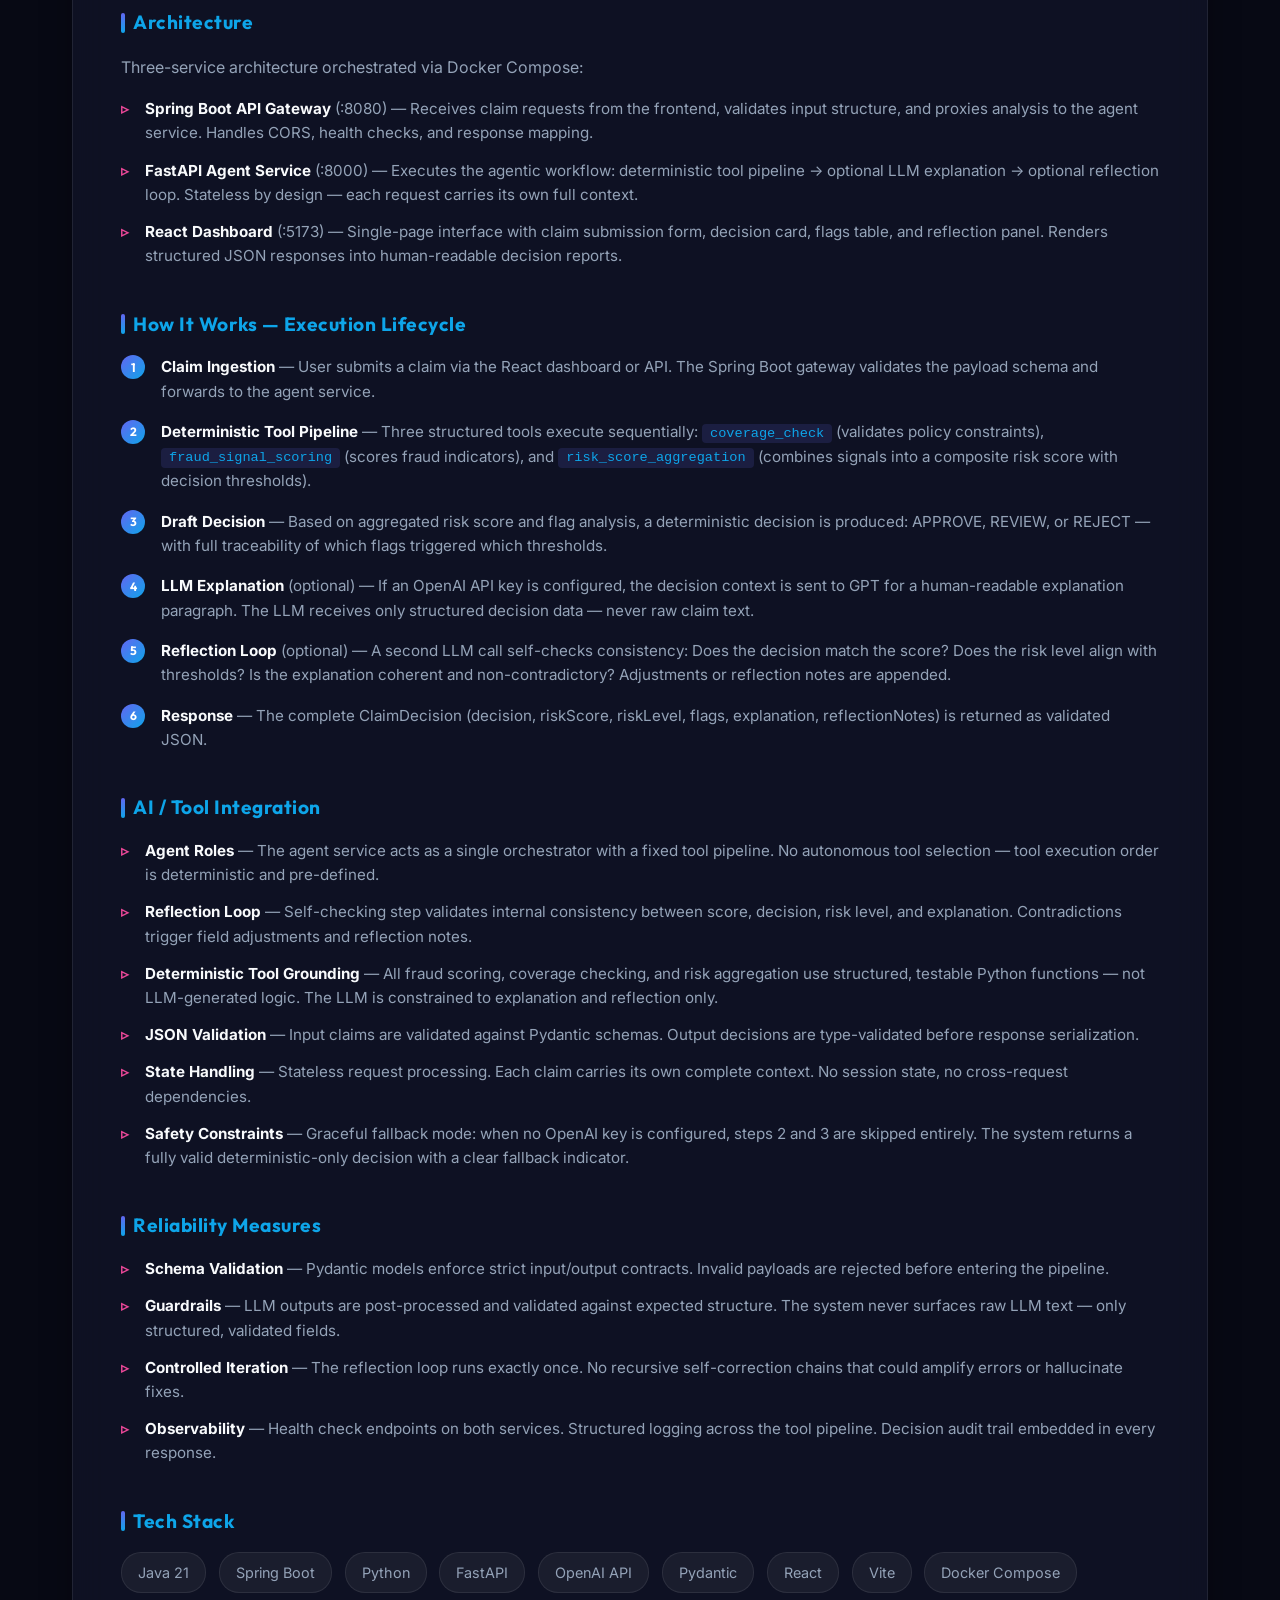
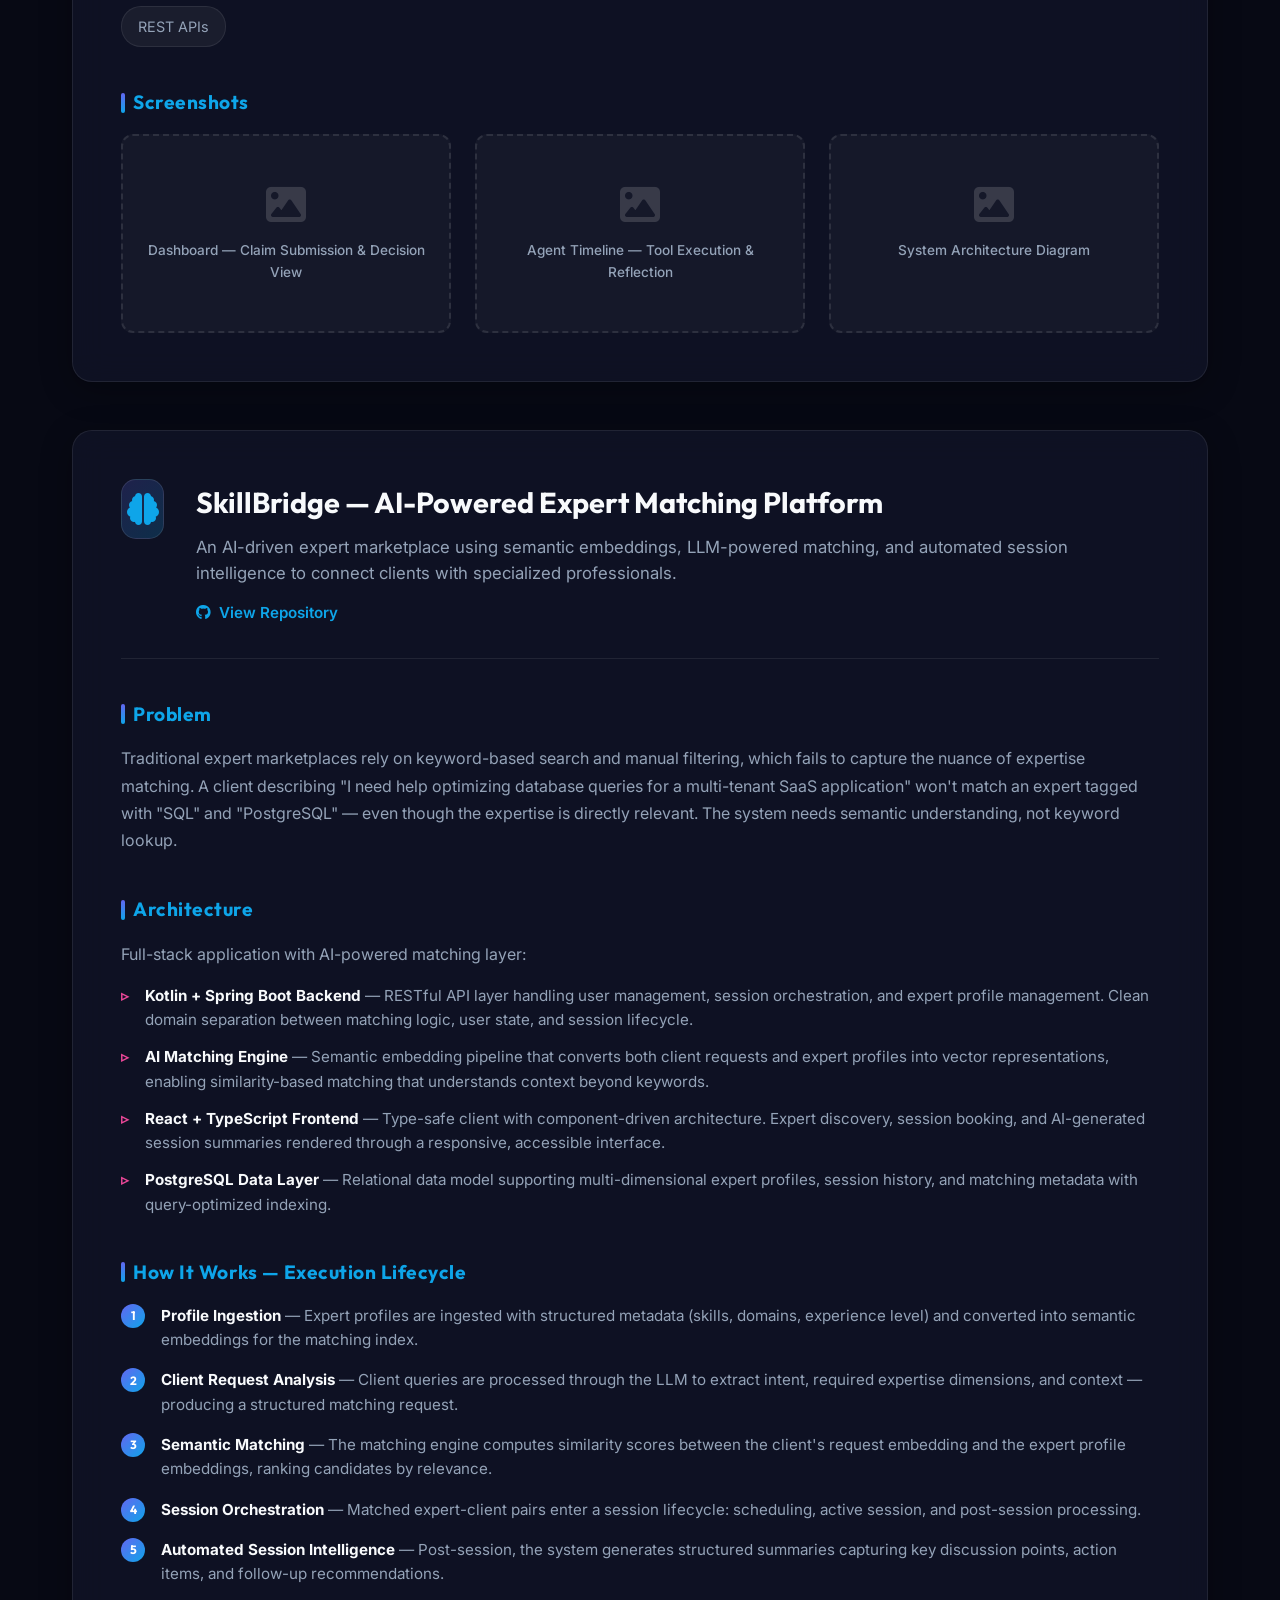
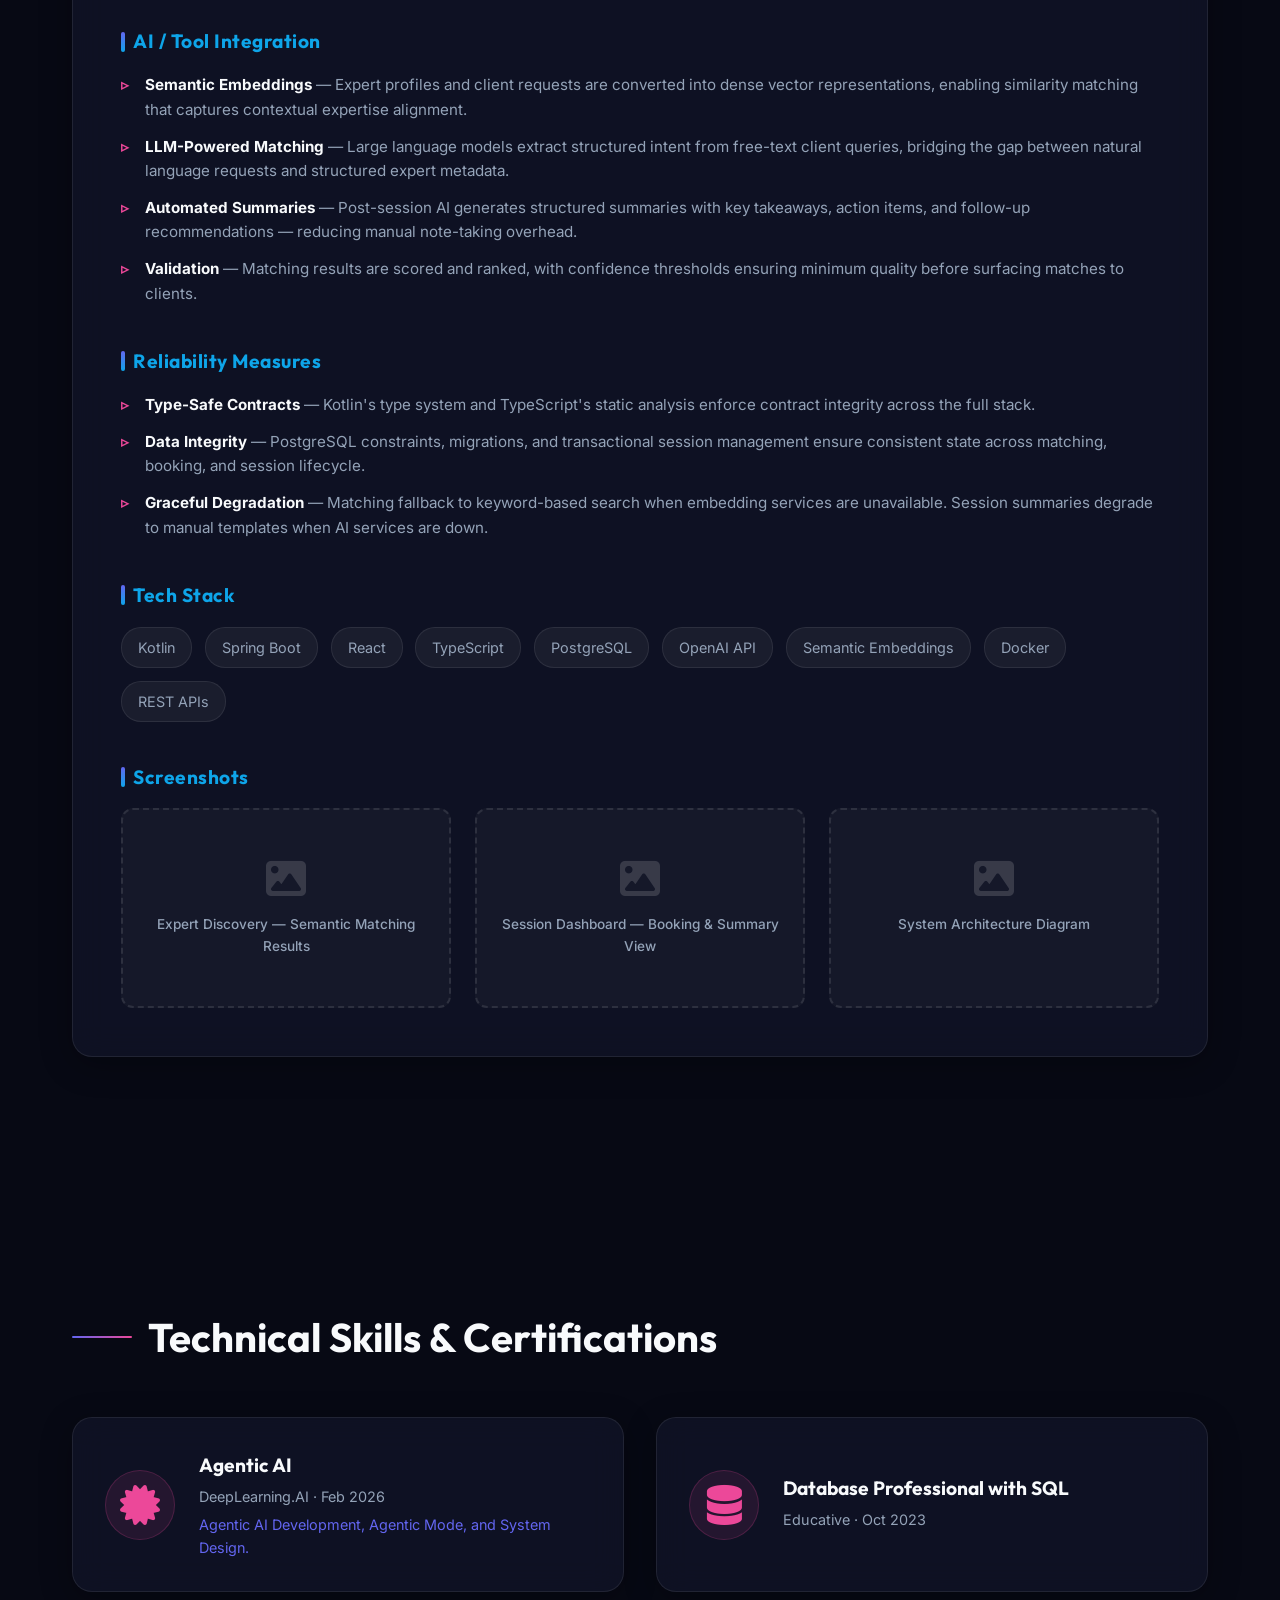
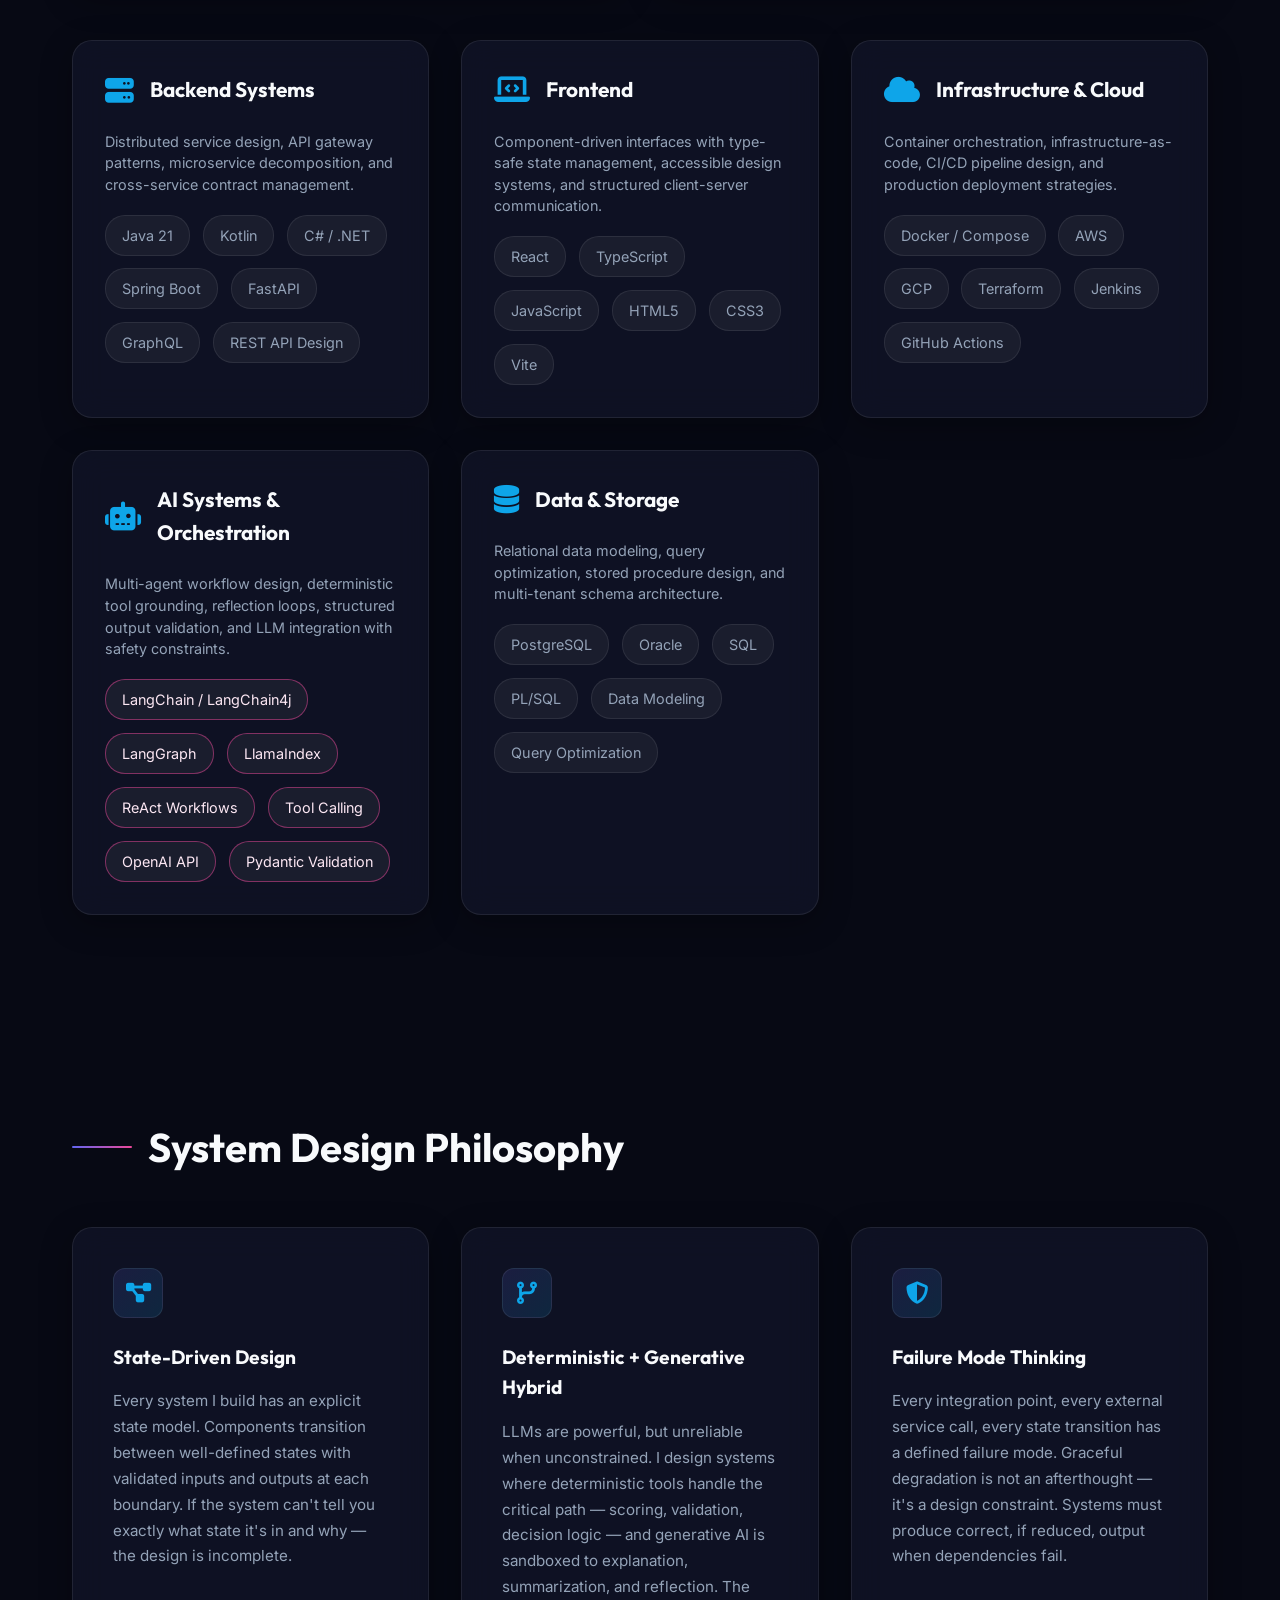
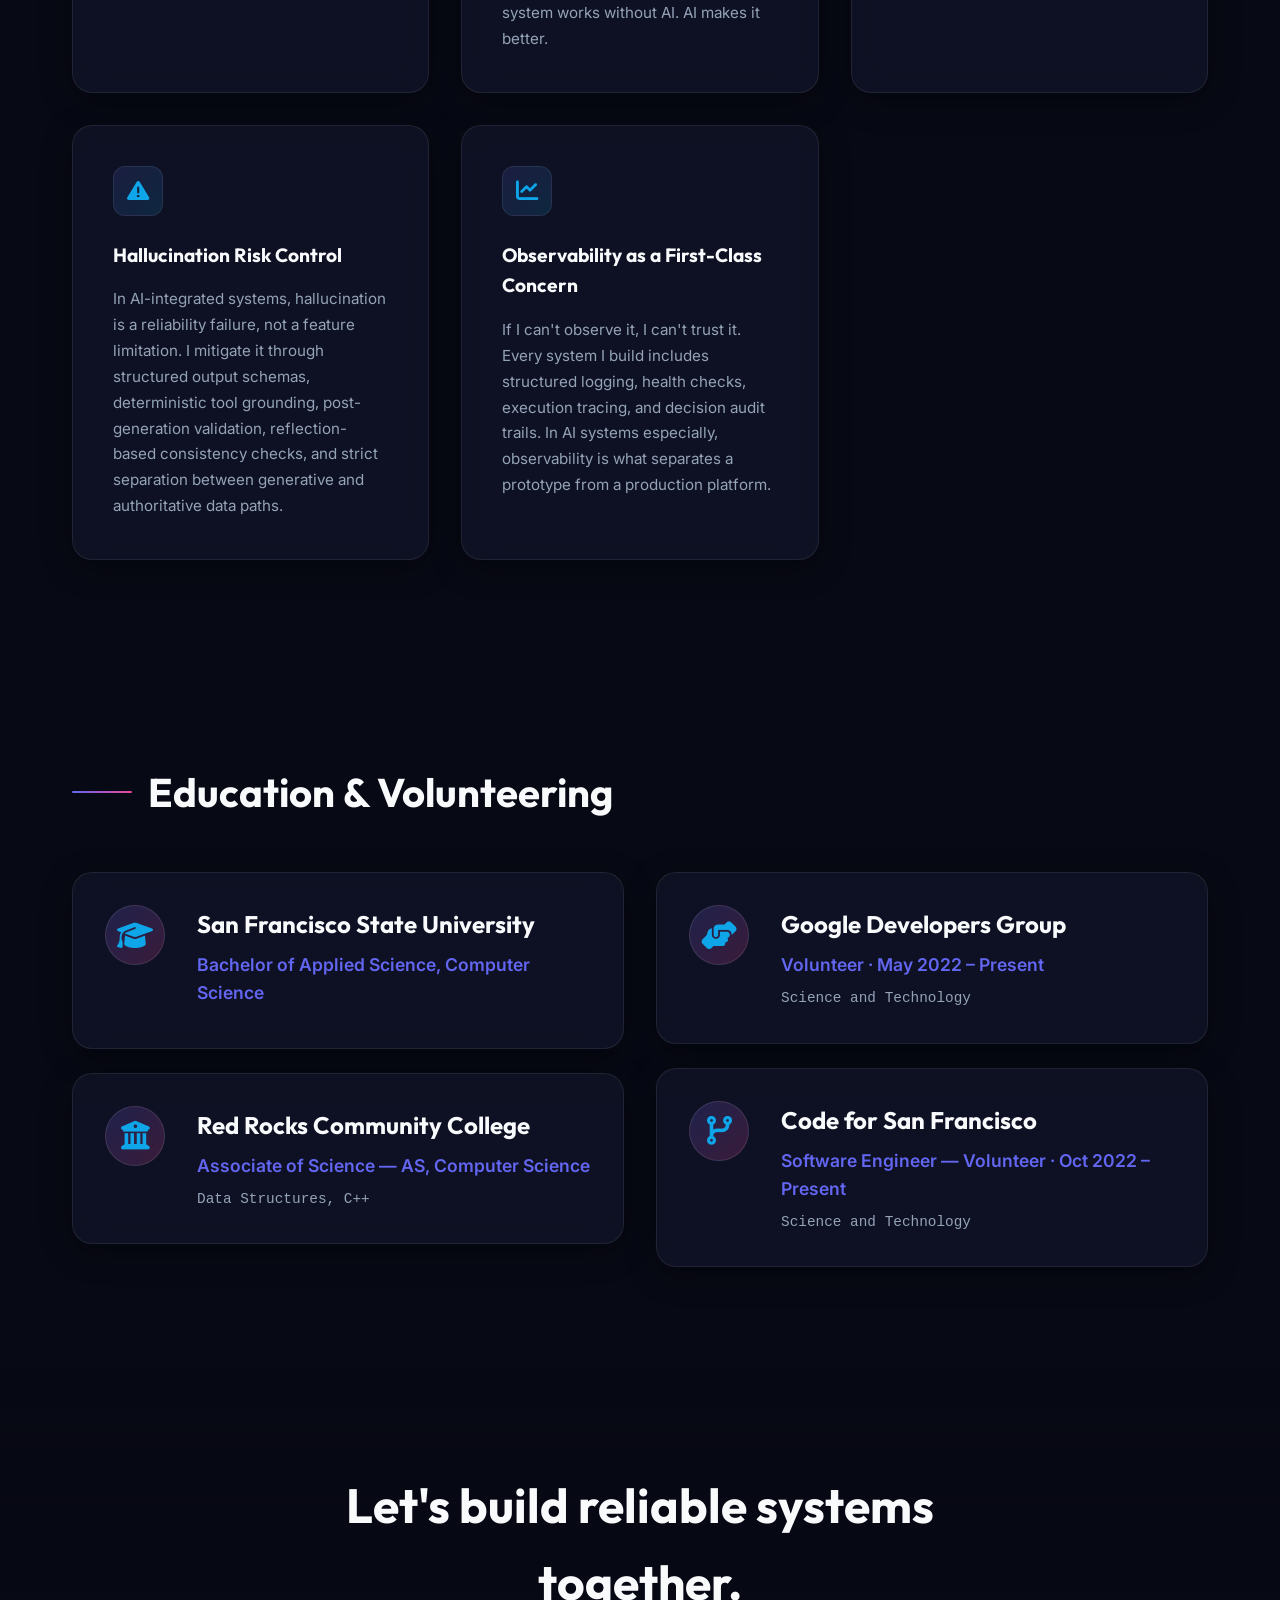
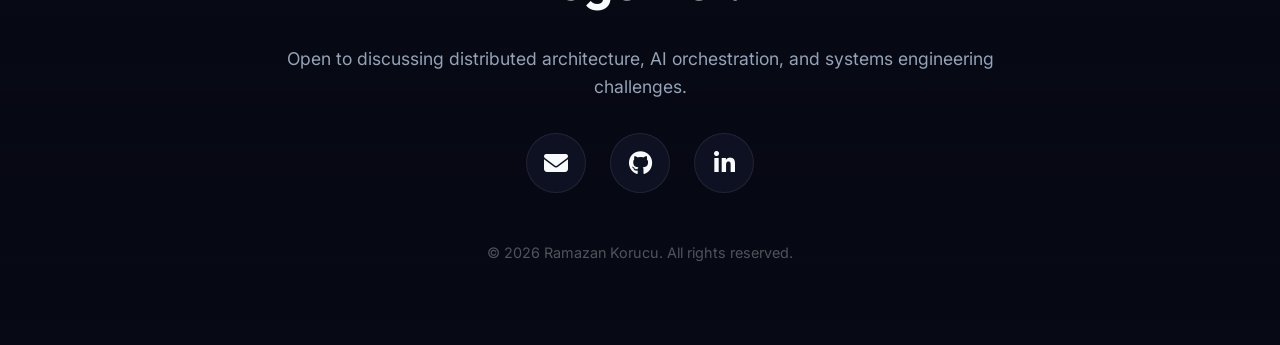
==== commit 766d3f0b: "Rewrite portfolio: world-class engineering portfolio with deep technical content - Rewrote hero, abo" ====
--- a/index.html
+++ b/index.html
@@ -3,10 +3,12 @@
   <head>
     <meta charset="UTF-8" />
     <meta name="viewport" content="width=device-width, initial-scale=1.0" />
-    <title>Ramazan Korucu | Software Engineer & AI</title>
+    <title>
+      Ramazan Korucu | Systems Engineer — AI Orchestration & Distributed Systems
+    </title>
     <meta
       name="description"
-      content="Portfolio of Ramazan Korucu, Software Engineer building production-grade AI systems and reliable cloud-native applications."
+      content="Ramazan Korucu — Systems Engineer building production-grade AI orchestration platforms, distributed backends, and reliable cloud-native applications."
     />
     <!-- Fonts -->
     <link rel="preconnect" href="https://fonts.googleapis.com" />
@@ -40,7 +42,8 @@
           <li><a href="#about">About</a></li>
           <li><a href="#experience">Experience</a></li>
           <li><a href="#projects">Projects</a></li>
-          <li><a href="#skills">Skills & Certs</a></li>
+          <li><a href="#skills">Skills</a></li>
+          <li><a href="#philosophy">Philosophy</a></li>
           <li><a href="#education">Education</a></li>
         </ul>
         <div class="hamburger">
@@ -52,21 +55,24 @@
     </nav>
 
     <main>
-      <!-- Hero Section -->
+      <!-- ━━━━━━━━━━ HERO SECTION ━━━━━━━━━━ -->
       <section id="hero" class="hero section">
         <div class="hero-content">
-          <p class="greeting reveal">Hello, I'm</p>
-          <h1 class="name reveal delay-1">Ramazan <span>Korucu</span></h1>
+          <p class="greeting reveal">Ramazan Korucu</p>
+          <h1 class="name reveal delay-1">Systems <span>Engineer</span></h1>
           <h2 class="title reveal delay-2">
-            Software Engineer | AI & Distributed Systems
+            AI Orchestration · Distributed Systems · Reliability Engineering
           </h2>
           <p class="subtitle reveal delay-3">
-            Building production-grade AI systems and reliable, cloud-native
-            applications. Turning complexity into practical, user-focused
-            solutions.
+            I design and build production-grade AI orchestration platforms,
+            distributed backend services, and state-driven systems where
+            deterministic logic and generative intelligence operate under strict
+            validation and observability constraints.
           </p>
           <div class="cta-buttons reveal delay-4">
-            <a href="#contact" class="btn btn-primary">Let's Connect</a>
+            <a href="#projects" class="btn btn-primary"
+              >View Engineering Work</a
+            >
             <a
               href="https://github.com/rkorucu"
               target="_blank"
@@ -85,32 +91,41 @@
         </div>
       </section>
 
-      <!-- About Section -->
+      <!-- ━━━━━━━━━━ ABOUT SECTION ━━━━━━━━━━ -->
       <section id="about" class="about section">
-        <h2 class="section-title reveal">About Me</h2>
+        <h2 class="section-title reveal">About</h2>
         <div class="about-content reveal">
           <div class="about-text glass-card">
             <p>
-              Software Engineer focused on building production-grade AI systems
-              and reliable, cloud-native applications, with a strong interest in
-              backend and distributed system design. I enjoy jumping into
-              unfamiliar systems, understanding how they work end-to-end, and
-              turning complexity into practical, user-focused solutions.
+              I'm a systems engineer focused on
+              <strong>AI orchestration</strong>,
+              <strong>distributed backend architecture</strong>, and
+              <strong>reliability engineering</strong>. My work centers on
+              building platforms where multiple services, agents, and data
+              pipelines coordinate under well-defined contracts — with every
+              state transition validated, every failure mode anticipated, and
+              every output grounded in structured logic.
             </p>
             <p>
-              My experience includes building agentic AI workflows, modernizing
-              platforms into microservice architectures, and owning features
-              from design through production. I work across the stack—backend
-              services, APIs, frontend applications, and infrastructure—while
-              paying close attention to reliability, performance, and security.
+              I approach complexity by decomposing systems into independently
+              testable components with clear ownership boundaries. Whether it's
+              a multi-agent decision pipeline, a microservice mesh, or a
+              cross-system data integration — I design for
+              <strong>explicit state management</strong>,
+              <strong>schema-validated communication</strong>, and
+              <strong>controlled iteration loops</strong> that prevent drift
+              between what a system intends and what it actually does.
             </p>
             <p>
-              I’m particularly interested in AI platforms, developer tooling,
-              and automation that improve how teams build and operate software.
-              I value clear communication, thoughtful tradeoffs, and writing
-              maintainable code that scales with both product and team growth.
-              Outside of work, I stay active, explore new places, and follow
-              market trends to sharpen long-term thinking and decision-making.
+              My engineering philosophy prioritizes
+              <strong>observability over assumption</strong>,
+              <strong
+                >deterministic tooling over unconstrained generation</strong
+              >, and
+              <strong>graceful degradation over brittle optimism</strong>. I
+              build systems that can explain their own decisions, trace their
+              own execution paths, and fail safely when conditions exceed their
+              operating envelope.
             </p>
             <div class="contact-info">
               <p><i class="fas fa-map-marker-alt"></i> United States</p>
@@ -120,10 +135,11 @@
         </div>
       </section>
 
-      <!-- Experience Section -->
+      <!-- ━━━━━━━━━━ EXPERIENCE SECTION ━━━━━━━━━━ -->
       <section id="experience" class="experience section">
         <h2 class="section-title reveal">Experience</h2>
         <div class="timeline">
+          <!-- TriTech -->
           <div class="timeline-item reveal">
             <div class="timeline-dot"></div>
             <div class="timeline-content glass-card">
@@ -132,16 +148,39 @@
                 <span class="company">TriTech Software & Services</span>
                 <span class="date">Apr 2024 – Present</span>
               </div>
-              <p class="exp-desc">
-                Focusing on AI-assisted development workflows, microservices
-                architectures, and cloud-native backend services using Java &
-                Kotlin Spring Boot. Improving scalability, executing platform
-                modernizations, and delivering accessible React user interfaces
-                aligned with platform standards.
-              </p>
-            </div>
-          </div>
-
+              <ul class="exp-details">
+                <li>
+                  Architecting microservice decomposition of a monolithic
+                  platform into independently deployable services using
+                  <strong>Java 21</strong> and
+                  <strong>Kotlin Spring Boot</strong>, reducing deployment
+                  coupling and enabling per-service scaling.
+                </li>
+                <li>
+                  Designing and integrating AI-assisted development workflows
+                  into the engineering pipeline — structured code generation,
+                  automated review suggestions, and context-aware tooling that
+                  reduces manual overhead without introducing non-deterministic
+                  drift.
+                </li>
+                <li>
+                  Building accessible, standards-compliant
+                  <strong>React</strong> frontends aligned with the platform's
+                  design system, with emphasis on component reusability and
+                  consistent state management across complex multi-step user
+                  flows.
+                </li>
+                <li>
+                  Owning cross-service reliability improvements: structured
+                  logging, health-check standardization, and API contract
+                  validation between frontend, backend, and external integration
+                  surfaces.
+                </li>
+              </ul>
+            </div>
+          </div>
+
+          <!-- Rose-Hulman -->
           <div class="timeline-item reveal">
             <div class="timeline-dot"></div>
             <div class="timeline-content glass-card">
@@ -153,65 +192,81 @@
               <ul class="exp-details">
                 <li>
                   Sustained and enhanced a large-scale enterprise information
-                  system supporting 15,000+ alumni and 2,000 active users,
-                  ensuring high availability and data accuracy.
-                </li>
-                <li>
-                  Designed and implemented distributed, API-driven integrations
-                  across admissions, fundraising, and financial aid systems.
-                </li>
-                <li>
-                  Extended ERP (Ellucian Banner) functionality using Java, SQL,
-                  PL/SQL, and REST APIs for mission-critical academic and
-                  financial workflows.
-                </li>
-                <li>
-                  Delivered data visualization and reporting solutions (Argos),
-                  translating complex datasets into actionable insights for
-                  leadership.
-                </li>
-                <li>
-                  Applied data structures, algorithms, and query optimization
-                  techniques to improve performance and reduce load on shared
-                  systems.
-                </li>
-                <li>
-                  Debugged production issues through log analysis, database
-                  performance tuning, and cross-system tracing.
+                  system serving <strong>15,000+ alumni</strong> and
+                  <strong>2,000 active users</strong>, ensuring high
+                  availability through proactive monitoring, performance tuning,
+                  and incident response.
+                </li>
+                <li>
+                  Designed distributed, API-driven integrations across
+                  <strong>admissions, fundraising, and financial aid</strong>
+                  subsystems — coordinating data flow between services with
+                  different schemas, update cadences, and consistency
+                  requirements.
+                </li>
+                <li>
+                  Extended ERP functionality (<strong>Ellucian Banner</strong>)
+                  using <strong>Java, SQL, PL/SQL, and REST APIs</strong> for
+                  mission-critical academic and financial workflows, with
+                  careful attention to transaction isolation and rollback
+                  safety.
+                </li>
+                <li>
+                  Built data visualization and reporting pipelines
+                  (<strong>Argos</strong>) that translated complex cross-system
+                  datasets into actionable insights, enabling data-driven
+                  decisions at the institutional level.
+                </li>
+                <li>
+                  Debugged production issues through
+                  <strong
+                    >log analysis, database performance profiling, and
+                    cross-system request tracing</strong
+                  >
+                  — reducing mean time to resolution and establishing repeatable
+                  diagnostic procedures.
                 </li>
               </ul>
             </div>
           </div>
 
+          <!-- UrbanicFarm -->
           <div class="timeline-item reveal">
             <div class="timeline-dot"></div>
             <div class="timeline-content glass-card">
               <div class="exp-header">
                 <h3>Software Engineer Intern</h3>
                 <span class="company">UrbanicFarm</span>
-                <span class="date">Sep 2021 – May 2022 | San Jose, CA</span>
+                <span class="date">Sep 2021 – May 2022 · San Jose, CA</span>
               </div>
               <ul class="exp-details">
                 <li>
-                  Contributed to backend features and RESTful API endpoints,
-                  collaborating with frontend components.
-                </li>
-                <li>
-                  Assisted in integrating application features with existing
-                  services.
-                </li>
-                <li>
-                  Supported automation testing using Java and Selenium for
-                  validating critical user flows.
-                </li>
-                <li>
-                  Participated in CI workflows using Jenkins for automated
-                  builds and tests.
+                  Designed and implemented RESTful API endpoints for backend
+                  features, ensuring clean contract boundaries between frontend
+                  consumers and backend data services.
+                </li>
+                <li>
+                  Integrated application features with existing services through
+                  structured adapter patterns, maintaining backward
+                  compatibility across API versions.
+                </li>
+                <li>
+                  Built automated end-to-end test suites using
+                  <strong>Java and Selenium</strong>, validating critical user
+                  flows and establishing regression coverage for high-risk code
+                  paths.
+                </li>
+                <li>
+                  Contributed to CI pipeline design using
+                  <strong>Jenkins</strong> — configuring automated build, test,
+                  and artifact publishing stages that reduced manual deployment
+                  overhead.
                 </li>
               </ul>
             </div>
           </div>
 
+          <!-- CS Tutor -->
           <div class="timeline-item reveal">
             <div class="timeline-dot"></div>
             <div class="timeline-content glass-card">
@@ -222,16 +277,19 @@
               </div>
               <ul class="exp-details">
                 <li>
-                  Introduced students to coding, scripting, database, and Java
-                  programming.
-                </li>
-                <li>
-                  Developed a programming language with a working interpreter in
-                  collaboration with students based on agile workflows.
-                </li>
-                <li>
-                  Instructed undergraduate and high school students covering
-                  data structures, databases, and web applications.
+                  Co-designed and implemented a
+                  <strong
+                    >custom programming language with a working
+                    interpreter</strong
+                  >
+                  — covering lexical analysis, parsing, AST construction, and
+                  evaluation — as a collaborative project using agile workflows.
+                </li>
+                <li>
+                  Taught data structures, database fundamentals, and
+                  systems-level thinking to undergraduate and high school
+                  students, translating abstract CS concepts into practical,
+                  implementable patterns.
                 </li>
               </ul>
             </div>
@@ -239,55 +297,385 @@
         </div>
       </section>
 
-      <!-- Projects Section -->
+      <!-- ━━━━━━━━━━ FEATURED PROJECTS ━━━━━━━━━━ -->
       <section id="projects" class="projects section">
         <h2 class="section-title reveal">Featured Projects</h2>
-        <div class="projects-grid">
-          <div class="project-card glass-card reveal">
+
+        <!-- Project 1: Agentic Claim Decision Engine -->
+        <div class="project-detail glass-card reveal">
+          <div class="project-detail-header">
             <div class="project-icon"><i class="fas fa-robot"></i></div>
-            <h3>Agentic Claim Decision Engine</h3>
-            <span class="date">Feb 2026 – Present</span>
+            <div>
+              <h3>Agentic Claim Decision Engine</h3>
+              <p class="project-one-liner">
+                An AI-powered insurance claim decision platform using a hybrid
+                deterministic + generative architecture for enterprise-grade
+                decision automation.
+              </p>
+              <a
+                href="https://github.com/rkorucu/AGENTIC-CLAIM-DECISION-ENGINE"
+                target="_blank"
+                class="project-link"
+                ><i class="fab fa-github"></i> View Repository</a
+              >
+            </div>
+          </div>
+
+          <div class="project-section">
+            <h4>Problem</h4>
             <p>
-              An agentic AI-powered insurance claim decision platform developed
-              using
-              <strong>Spring Boot, FastAPI, LangGraph, React, and OpenAI</strong
-              >, implementing a hybrid deterministic + generative architecture
-              for enterprise-grade decision automation. The system leverages
-              structured fraud-scoring tools, coverage-constraint validation,
-              and LangGraph-based workflow orchestration to perform multi-step
-              reasoning and reflection-based consistency checks before producing
-              explainable approval recommendations. Built with Java 21, Spring
-              Boot, FastAPI, LangGraph, OpenAI API, Docker Compose, and a
-              production-style React dashboard.
-            </p>
-            <div class="skill-tags" style="margin-top: 1rem">
-              <span>LangGraph</span><span>Spring Boot</span
-              ><span>OpenAI API</span><span>FastAPI</span><span>React</span
-              ><span>Docker</span>
-            </div>
-          </div>
-
-          <div class="project-card glass-card reveal delay-1">
+              Insurance claim adjudication typically relies on either fully
+              manual review (slow, inconsistent) or rigid rule engines (brittle,
+              unable to explain decisions). The industry needs a system that
+              combines deterministic fraud/coverage analysis with optional
+              LLM-powered explanation and self-checking — while remaining fully
+              operational without any AI dependency.
+            </p>
+          </div>
+
+          <div class="project-section">
+            <h4>Architecture</h4>
+            <p>Three-service architecture orchestrated via Docker Compose:</p>
+            <ul>
+              <li>
+                <strong>Spring Boot API Gateway</strong> (:8080) — Receives
+                claim requests from the frontend, validates input structure, and
+                proxies analysis to the agent service. Handles CORS, health
+                checks, and response mapping.
+              </li>
+              <li>
+                <strong>FastAPI Agent Service</strong> (:8000) — Executes the
+                agentic workflow: deterministic tool pipeline → optional LLM
+                explanation → optional reflection loop. Stateless by design —
+                each request carries its own full context.
+              </li>
+              <li>
+                <strong>React Dashboard</strong> (:5173) — Single-page interface
+                with claim submission form, decision card, flags table, and
+                reflection panel. Renders structured JSON responses into
+                human-readable decision reports.
+              </li>
+            </ul>
+          </div>
+
+          <div class="project-section">
+            <h4>How It Works — Execution Lifecycle</h4>
+            <ol class="execution-steps">
+              <li>
+                <strong>Claim Ingestion</strong> — User submits a claim via the
+                React dashboard or API. The Spring Boot gateway validates the
+                payload schema and forwards to the agent service.
+              </li>
+              <li>
+                <strong>Deterministic Tool Pipeline</strong> — Three structured
+                tools execute sequentially:
+                <code>coverage_check</code> (validates policy constraints),
+                <code>fraud_signal_scoring</code> (scores fraud indicators), and
+                <code>risk_score_aggregation</code> (combines signals into a
+                composite risk score with decision thresholds).
+              </li>
+              <li>
+                <strong>Draft Decision</strong> — Based on aggregated risk score
+                and flag analysis, a deterministic decision is produced:
+                APPROVE, REVIEW, or REJECT — with full traceability of which
+                flags triggered which thresholds.
+              </li>
+              <li>
+                <strong>LLM Explanation</strong> (optional) — If an OpenAI API
+                key is configured, the decision context is sent to GPT for a
+                human-readable explanation paragraph. The LLM receives only
+                structured decision data — never raw claim text.
+              </li>
+              <li>
+                <strong>Reflection Loop</strong> (optional) — A second LLM call
+                self-checks consistency: Does the decision match the score? Does
+                the risk level align with thresholds? Is the explanation
+                coherent and non-contradictory? Adjustments or reflection notes
+                are appended.
+              </li>
+              <li>
+                <strong>Response</strong> — The complete ClaimDecision
+                (decision, riskScore, riskLevel, flags, explanation,
+                reflectionNotes) is returned as validated JSON.
+              </li>
+            </ol>
+          </div>
+
+          <div class="project-section">
+            <h4>AI / Tool Integration</h4>
+            <ul>
+              <li>
+                <strong>Agent Roles</strong> — The agent service acts as a
+                single orchestrator with a fixed tool pipeline. No autonomous
+                tool selection — tool execution order is deterministic and
+                pre-defined.
+              </li>
+              <li>
+                <strong>Reflection Loop</strong> — Self-checking step validates
+                internal consistency between score, decision, risk level, and
+                explanation. Contradictions trigger field adjustments and
+                reflection notes.
+              </li>
+              <li>
+                <strong>Deterministic Tool Grounding</strong> — All fraud
+                scoring, coverage checking, and risk aggregation use structured,
+                testable Python functions — not LLM-generated logic. The LLM is
+                constrained to explanation and reflection only.
+              </li>
+              <li>
+                <strong>JSON Validation</strong> — Input claims are validated
+                against Pydantic schemas. Output decisions are type-validated
+                before response serialization.
+              </li>
+              <li>
+                <strong>State Handling</strong> — Stateless request processing.
+                Each claim carries its own complete context. No session state,
+                no cross-request dependencies.
+              </li>
+              <li>
+                <strong>Safety Constraints</strong> — Graceful fallback mode:
+                when no OpenAI key is configured, steps 2 and 3 are skipped
+                entirely. The system returns a fully valid deterministic-only
+                decision with a clear fallback indicator.
+              </li>
+            </ul>
+          </div>
+
+          <div class="project-section">
+            <h4>Reliability Measures</h4>
+            <ul>
+              <li>
+                <strong>Schema Validation</strong> — Pydantic models enforce
+                strict input/output contracts. Invalid payloads are rejected
+                before entering the pipeline.
+              </li>
+              <li>
+                <strong>Guardrails</strong> — LLM outputs are post-processed and
+                validated against expected structure. The system never surfaces
+                raw LLM text — only structured, validated fields.
+              </li>
+              <li>
+                <strong>Controlled Iteration</strong> — The reflection loop runs
+                exactly once. No recursive self-correction chains that could
+                amplify errors or hallucinate fixes.
+              </li>
+              <li>
+                <strong>Observability</strong> — Health check endpoints on both
+                services. Structured logging across the tool pipeline. Decision
+                audit trail embedded in every response.
+              </li>
+            </ul>
+          </div>
+
+          <div class="project-section">
+            <h4>Tech Stack</h4>
+            <div class="skill-tags">
+              <span>Java 21</span><span>Spring Boot</span><span>Python</span
+              ><span>FastAPI</span> <span>OpenAI API</span><span>Pydantic</span
+              ><span>React</span><span>Vite</span> <span>Docker Compose</span
+              ><span>REST APIs</span>
+            </div>
+          </div>
+
+          <div class="project-section screenshots-section">
+            <h4>Screenshots</h4>
+            <div class="screenshot-placeholders">
+              <div class="screenshot-placeholder">
+                <i class="fas fa-image"></i>
+                <span>Dashboard — Claim Submission & Decision View</span>
+              </div>
+              <div class="screenshot-placeholder">
+                <i class="fas fa-image"></i>
+                <span>Agent Timeline — Tool Execution & Reflection</span>
+              </div>
+              <div class="screenshot-placeholder">
+                <i class="fas fa-image"></i>
+                <span>System Architecture Diagram</span>
+              </div>
+            </div>
+          </div>
+        </div>
+
+        <!-- Project 2: SkillBridge AI Expert Matching -->
+        <div class="project-detail glass-card reveal">
+          <div class="project-detail-header">
             <div class="project-icon"><i class="fas fa-brain"></i></div>
-            <h3>AI-Powered Expert Matching</h3>
-            <span class="date">Nov 2025 – Present</span>
+            <div>
+              <h3>SkillBridge — AI-Powered Expert Matching Platform</h3>
+              <p class="project-one-liner">
+                An AI-driven expert marketplace using semantic embeddings,
+                LLM-powered matching, and automated session intelligence to
+                connect clients with specialized professionals.
+              </p>
+              <a
+                href="https://github.com/rkorucu"
+                target="_blank"
+                class="project-link"
+                ><i class="fab fa-github"></i> View Repository</a
+              >
+            </div>
+          </div>
+
+          <div class="project-section">
+            <h4>Problem</h4>
             <p>
-              <strong>SkillBridge</strong> is an AI-driven expert marketplace
-              that uses LLM-powered matching, semantic embeddings, and automated
-              session summaries to connect clients with tutors, consultants, and
-              coaches. Built a scalable backend with Kotlin + Spring Boot and a
-              React + TypeScript frontend. Implemented AI matching engines,
-              PostgreSQL data modeling, and Docker-based deployment.
-            </p>
-            <div class="skill-tags" style="margin-top: 1rem">
-              <span>Spring Boot</span><span>Artificial Intelligence</span
-              ><span>React</span><span>Kotlin</span>
+              Traditional expert marketplaces rely on keyword-based search and
+              manual filtering, which fails to capture the nuance of expertise
+              matching. A client describing "I need help optimizing database
+              queries for a multi-tenant SaaS application" won't match an expert
+              tagged with "SQL" and "PostgreSQL" — even though the expertise is
+              directly relevant. The system needs semantic understanding, not
+              keyword lookup.
+            </p>
+          </div>
+
+          <div class="project-section">
+            <h4>Architecture</h4>
+            <p>Full-stack application with AI-powered matching layer:</p>
+            <ul>
+              <li>
+                <strong>Kotlin + Spring Boot Backend</strong> — RESTful API
+                layer handling user management, session orchestration, and
+                expert profile management. Clean domain separation between
+                matching logic, user state, and session lifecycle.
+              </li>
+              <li>
+                <strong>AI Matching Engine</strong> — Semantic embedding
+                pipeline that converts both client requests and expert profiles
+                into vector representations, enabling similarity-based matching
+                that understands context beyond keywords.
+              </li>
+              <li>
+                <strong>React + TypeScript Frontend</strong> — Type-safe client
+                with component-driven architecture. Expert discovery, session
+                booking, and AI-generated session summaries rendered through a
+                responsive, accessible interface.
+              </li>
+              <li>
+                <strong>PostgreSQL Data Layer</strong> — Relational data model
+                supporting multi-dimensional expert profiles, session history,
+                and matching metadata with query-optimized indexing.
+              </li>
+            </ul>
+          </div>
+
+          <div class="project-section">
+            <h4>How It Works — Execution Lifecycle</h4>
+            <ol class="execution-steps">
+              <li>
+                <strong>Profile Ingestion</strong> — Expert profiles are
+                ingested with structured metadata (skills, domains, experience
+                level) and converted into semantic embeddings for the matching
+                index.
+              </li>
+              <li>
+                <strong>Client Request Analysis</strong> — Client queries are
+                processed through the LLM to extract intent, required expertise
+                dimensions, and context — producing a structured matching
+                request.
+              </li>
+              <li>
+                <strong>Semantic Matching</strong> — The matching engine
+                computes similarity scores between the client's request
+                embedding and the expert profile embeddings, ranking candidates
+                by relevance.
+              </li>
+              <li>
+                <strong>Session Orchestration</strong> — Matched expert-client
+                pairs enter a session lifecycle: scheduling, active session, and
+                post-session processing.
+              </li>
+              <li>
+                <strong>Automated Session Intelligence</strong> — Post-session,
+                the system generates structured summaries capturing key
+                discussion points, action items, and follow-up recommendations.
+              </li>
+            </ol>
+          </div>
+
+          <div class="project-section">
+            <h4>AI / Tool Integration</h4>
+            <ul>
+              <li>
+                <strong>Semantic Embeddings</strong> — Expert profiles and
+                client requests are converted into dense vector representations,
+                enabling similarity matching that captures contextual expertise
+                alignment.
+              </li>
+              <li>
+                <strong>LLM-Powered Matching</strong> — Large language models
+                extract structured intent from free-text client queries,
+                bridging the gap between natural language requests and
+                structured expert metadata.
+              </li>
+              <li>
+                <strong>Automated Summaries</strong> — Post-session AI generates
+                structured summaries with key takeaways, action items, and
+                follow-up recommendations — reducing manual note-taking
+                overhead.
+              </li>
+              <li>
+                <strong>Validation</strong> — Matching results are scored and
+                ranked, with confidence thresholds ensuring minimum quality
+                before surfacing matches to clients.
+              </li>
+            </ul>
+          </div>
+
+          <div class="project-section">
+            <h4>Reliability Measures</h4>
+            <ul>
+              <li>
+                <strong>Type-Safe Contracts</strong> — Kotlin's type system and
+                TypeScript's static analysis enforce contract integrity across
+                the full stack.
+              </li>
+              <li>
+                <strong>Data Integrity</strong> — PostgreSQL constraints,
+                migrations, and transactional session management ensure
+                consistent state across matching, booking, and session
+                lifecycle.
+              </li>
+              <li>
+                <strong>Graceful Degradation</strong> — Matching fallback to
+                keyword-based search when embedding services are unavailable.
+                Session summaries degrade to manual templates when AI services
+                are down.
+              </li>
+            </ul>
+          </div>
+
+          <div class="project-section">
+            <h4>Tech Stack</h4>
+            <div class="skill-tags">
+              <span>Kotlin</span><span>Spring Boot</span><span>React</span
+              ><span>TypeScript</span> <span>PostgreSQL</span
+              ><span>OpenAI API</span><span>Semantic Embeddings</span>
+              <span>Docker</span><span>REST APIs</span>
+            </div>
+          </div>
+
+          <div class="project-section screenshots-section">
+            <h4>Screenshots</h4>
+            <div class="screenshot-placeholders">
+              <div class="screenshot-placeholder">
+                <i class="fas fa-image"></i>
+                <span>Expert Discovery — Semantic Matching Results</span>
+              </div>
+              <div class="screenshot-placeholder">
+                <i class="fas fa-image"></i>
+                <span>Session Dashboard — Booking & Summary View</span>
+              </div>
+              <div class="screenshot-placeholder">
+                <i class="fas fa-image"></i>
+                <span>System Architecture Diagram</span>
+              </div>
             </div>
           </div>
         </div>
       </section>
 
-      <!-- Skills & Certifications Section -->
+      <!-- ━━━━━━━━━━ SKILLS SECTION ━━━━━━━━━━ -->
       <section id="skills" class="skills section">
         <h2 class="section-title reveal">Technical Skills & Certifications</h2>
 
@@ -296,15 +684,15 @@
             <i class="fas fa-certificate cert-icon"></i>
             <div class="cert-info">
               <h3>Agentic AI</h3>
-              <span class="issuer">DeepLearning.AI | Issued Feb 2026</span>
+              <span class="issuer">DeepLearning.AI · Feb 2026</span>
               <p>Agentic AI Development, Agentic Mode, and System Design.</p>
             </div>
           </div>
           <div class="cert-card glass-card">
             <i class="fas fa-database cert-icon"></i>
             <div class="cert-info">
-              <h3>Become a Database Professional with SQL</h3>
-              <span class="issuer">Educative | Issued Oct 2023</span>
+              <h3>Database Professional with SQL</h3>
+              <span class="issuer">Educative · Oct 2023</span>
             </div>
           </div>
         </div>
@@ -312,13 +700,17 @@
         <div class="skills-grid">
           <div class="skill-category glass-card reveal">
             <div class="skill-header">
-              <i class="fas fa-code"></i>
-              <h3>Backend</h3>
-            </div>
+              <i class="fas fa-server"></i>
+              <h3>Backend Systems</h3>
+            </div>
+            <p class="skill-description">
+              Distributed service design, API gateway patterns, microservice
+              decomposition, and cross-service contract management.
+            </p>
             <div class="skill-tags">
-              <span>Java</span><span>Kotlin</span><span>C#</span
-              ><span>.NET</span> <span>Spring Boot</span><span>GraphQL</span
-              ><span>SQL</span><span>PL/SQL</span>
+              <span>Java 21</span><span>Kotlin</span><span>C# / .NET</span>
+              <span>Spring Boot</span><span>FastAPI</span><span>GraphQL</span>
+              <span>REST API Design</span>
             </div>
           </div>
 
@@ -327,43 +719,142 @@
               <i class="fas fa-laptop-code"></i>
               <h3>Frontend</h3>
             </div>
+            <p class="skill-description">
+              Component-driven interfaces with type-safe state management,
+              accessible design systems, and structured client-server
+              communication.
+            </p>
             <div class="skill-tags">
               <span>React</span><span>TypeScript</span><span>JavaScript</span>
-              <span>HTML5</span><span>CSS3</span><span>Bootstrap</span>
+              <span>HTML5</span><span>CSS3</span><span>Vite</span>
             </div>
           </div>
 
           <div class="skill-category glass-card reveal delay-2">
             <div class="skill-header">
-              <i class="fas fa-server"></i>
-              <h3>Infrastructure</h3>
-            </div>
+              <i class="fas fa-cloud"></i>
+              <h3>Infrastructure & Cloud</h3>
+            </div>
+            <p class="skill-description">
+              Container orchestration, infrastructure-as-code, CI/CD pipeline
+              design, and production deployment strategies.
+            </p>
             <div class="skill-tags">
-              <span>PostgreSQL</span><span>Oracle</span><span>Docker</span>
-              <span>AWS</span><span>GCP</span><span>Jenkins</span
-              ><span>Terraform</span>
+              <span>Docker / Compose</span><span>AWS</span><span>GCP</span>
+              <span>Terraform</span><span>Jenkins</span
+              ><span>GitHub Actions</span>
             </div>
           </div>
 
           <div class="skill-category glass-card reveal delay-3">
             <div class="skill-header">
               <i class="fas fa-robot"></i>
-              <h3>Agentic AI</h3>
-            </div>
+              <h3>AI Systems & Orchestration</h3>
+            </div>
+            <p class="skill-description">
+              Multi-agent workflow design, deterministic tool grounding,
+              reflection loops, structured output validation, and LLM
+              integration with safety constraints.
+            </p>
             <div class="skill-tags">
               <span class="highlight">LangChain / LangChain4j</span>
+              <span class="highlight">LangGraph</span>
               <span class="highlight">LlamaIndex</span>
-              <span class="highlight">AutoGen / CrewAI</span>
               <span class="highlight">ReAct Workflows</span>
               <span class="highlight">Tool Calling</span>
               <span class="highlight">OpenAI API</span>
-              <span class="highlight">AI System Design</span>
+              <span class="highlight">Pydantic Validation</span>
+            </div>
+          </div>
+
+          <div class="skill-category glass-card reveal delay-4">
+            <div class="skill-header">
+              <i class="fas fa-database"></i>
+              <h3>Data & Storage</h3>
+            </div>
+            <p class="skill-description">
+              Relational data modeling, query optimization, stored procedure
+              design, and multi-tenant schema architecture.
+            </p>
+            <div class="skill-tags">
+              <span>PostgreSQL</span><span>Oracle</span><span>SQL</span>
+              <span>PL/SQL</span><span>Data Modeling</span
+              ><span>Query Optimization</span>
             </div>
           </div>
         </div>
       </section>
 
-      <!-- Education & Volunteering -->
+      <!-- ━━━━━━━━━━ SYSTEM DESIGN PHILOSOPHY ━━━━━━━━━━ -->
+      <section id="philosophy" class="philosophy section">
+        <h2 class="section-title reveal">System Design Philosophy</h2>
+        <div class="philosophy-grid">
+          <div class="philosophy-card glass-card reveal">
+            <div class="philosophy-icon">
+              <i class="fas fa-project-diagram"></i>
+            </div>
+            <h3>State-Driven Design</h3>
+            <p>
+              Every system I build has an explicit state model. Components
+              transition between well-defined states with validated inputs and
+              outputs at each boundary. If the system can't tell you exactly
+              what state it's in and why — the design is incomplete.
+            </p>
+          </div>
+
+          <div class="philosophy-card glass-card reveal delay-1">
+            <div class="philosophy-icon">
+              <i class="fas fa-code-branch"></i>
+            </div>
+            <h3>Deterministic + Generative Hybrid</h3>
+            <p>
+              LLMs are powerful, but unreliable when unconstrained. I design
+              systems where deterministic tools handle the critical path —
+              scoring, validation, decision logic — and generative AI is
+              sandboxed to explanation, summarization, and reflection. The
+              system works without AI. AI makes it better.
+            </p>
+          </div>
+
+          <div class="philosophy-card glass-card reveal delay-2">
+            <div class="philosophy-icon"><i class="fas fa-shield-alt"></i></div>
+            <h3>Failure Mode Thinking</h3>
+            <p>
+              Every integration point, every external service call, every state
+              transition has a defined failure mode. Graceful degradation is not
+              an afterthought — it's a design constraint. Systems must produce
+              correct, if reduced, output when dependencies fail.
+            </p>
+          </div>
+
+          <div class="philosophy-card glass-card reveal delay-3">
+            <div class="philosophy-icon">
+              <i class="fas fa-exclamation-triangle"></i>
+            </div>
+            <h3>Hallucination Risk Control</h3>
+            <p>
+              In AI-integrated systems, hallucination is a reliability failure,
+              not a feature limitation. I mitigate it through structured output
+              schemas, deterministic tool grounding, post-generation validation,
+              reflection-based consistency checks, and strict separation between
+              generative and authoritative data paths.
+            </p>
+          </div>
+
+          <div class="philosophy-card glass-card reveal delay-4">
+            <div class="philosophy-icon"><i class="fas fa-chart-line"></i></div>
+            <h3>Observability as a First-Class Concern</h3>
+            <p>
+              If I can't observe it, I can't trust it. Every system I build
+              includes structured logging, health checks, execution tracing, and
+              decision audit trails. In AI systems especially, observability is
+              what separates a prototype from a production platform.
+            </p>
+          </div>
+        </div>
+      </section>
+
+      <!-- ━━━━━━━━━━ EDUCATION & VOLUNTEERING ━━━━━━━━━━ -->
       <section id="education" class="education section">
         <h2 class="section-title reveal">Education & Volunteering</h2>
         <div class="edu-grid">
@@ -386,7 +877,7 @@
               <div class="edu-details">
                 <h3>Red Rocks Community College</h3>
                 <span class="university"
-                  >Associate of Science - AS, Computer Science</span
+                  >Associate of Science — AS, Computer Science</span
                 >
                 <span class="date">Data Structures, C++</span>
               </div>
@@ -401,7 +892,7 @@
               <div class="edu-icon"><i class="fas fa-hands-helping"></i></div>
               <div class="edu-details">
                 <h3>Google Developers Group</h3>
-                <span class="university">Volunteer | May 2022 - Present</span>
+                <span class="university">Volunteer · May 2022 – Present</span>
                 <span class="date">Science and Technology</span>
               </div>
             </div>
@@ -411,7 +902,7 @@
               <div class="edu-details">
                 <h3>Code for San Francisco</h3>
                 <span class="university"
-                  >Software Engineer - Volunteer | Oct 2022 - Present</span
+                  >Software Engineer — Volunteer · Oct 2022 – Present</span
                 >
                 <span class="date">Science and Technology</span>
               </div>
@@ -423,10 +914,10 @@
 
     <footer id="contact">
       <div class="footer-content">
-        <h2>Let's build something amazing together.</h2>
+        <h2>Let's build reliable systems together.</h2>
         <p>
-          I'm always open to discussing new opportunities, creative projects, or
-          sharing my vision.
+          Open to discussing distributed architecture, AI orchestration, and
+          systems engineering challenges.
         </p>
         <div class="social-links">
           <a
--- a/styles.css
+++ b/styles.css
@@ -788,3 +788,302 @@
     font-size: 2rem;
   }
 }
+
+/* ━━━━━━━━━━ Project Detail Sections ━━━━━━━━━━ */
+.project-detail {
+  padding: 3rem;
+  margin-bottom: 3rem;
+}
+
+.project-detail-header {
+  display: flex;
+  gap: 2rem;
+  align-items: flex-start;
+  margin-bottom: 2.5rem;
+  padding-bottom: 2rem;
+  border-bottom: 1px solid var(--border-color);
+}
+
+.project-detail-header h3 {
+  font-size: 1.8rem;
+  color: var(--text-main);
+  margin-bottom: 0.5rem;
+}
+
+.project-one-liner {
+  color: var(--text-muted);
+  font-size: 1.05rem;
+  margin-bottom: 0.8rem;
+  line-height: 1.6;
+}
+
+.project-link {
+  display: inline-flex;
+  align-items: center;
+  gap: 0.5rem;
+  color: var(--accent);
+  text-decoration: none;
+  font-size: 0.95rem;
+  font-weight: 600;
+  transition: var(--transition-smooth);
+}
+
+.project-link:hover {
+  color: var(--primary);
+  transform: translateX(3px);
+}
+
+.project-section {
+  margin-bottom: 2.5rem;
+}
+
+.project-section:last-child {
+  margin-bottom: 0;
+}
+
+.project-section h4 {
+  font-size: 1.2rem;
+  color: var(--accent);
+  margin-bottom: 1rem;
+  font-family: var(--font-heading);
+  letter-spacing: 0.5px;
+  display: flex;
+  align-items: center;
+  gap: 0.5rem;
+}
+
+.project-section h4::before {
+  content: "";
+  width: 4px;
+  height: 20px;
+  background: linear-gradient(to bottom, var(--primary), var(--accent));
+  border-radius: 2px;
+  display: inline-block;
+}
+
+.project-section > p {
+  color: var(--text-muted);
+  font-size: 1rem;
+  line-height: 1.7;
+  margin-bottom: 1rem;
+}
+
+.project-section > ul {
+  list-style: none;
+  padding: 0;
+}
+
+.project-section > ul > li {
+  margin-bottom: 0.8rem;
+  position: relative;
+  padding-left: 1.5rem;
+  color: var(--text-muted);
+  font-size: 0.95rem;
+  line-height: 1.6;
+}
+
+.project-section > ul > li::before {
+  content: "▹";
+  position: absolute;
+  left: 0;
+  color: var(--secondary);
+  font-weight: bold;
+}
+
+.project-section > ul > li strong {
+  color: var(--text-main);
+}
+
+.project-section > ul > li code {
+  background: rgba(99, 102, 241, 0.15);
+  padding: 0.15rem 0.5rem;
+  border-radius: 4px;
+  font-size: 0.85rem;
+  color: var(--accent);
+  font-family: "Fira Code", "SF Mono", monospace;
+}
+
+.execution-steps {
+  list-style: none;
+  padding: 0;
+  counter-reset: step-counter;
+}
+
+.execution-steps > li {
+  counter-increment: step-counter;
+  margin-bottom: 1rem;
+  position: relative;
+  padding-left: 2.5rem;
+  color: var(--text-muted);
+  font-size: 0.95rem;
+  line-height: 1.6;
+}
+
+.execution-steps > li::before {
+  content: counter(step-counter);
+  position: absolute;
+  left: 0;
+  top: 0;
+  width: 24px;
+  height: 24px;
+  background: linear-gradient(135deg, var(--primary), var(--accent));
+  border-radius: 50%;
+  display: flex;
+  justify-content: center;
+  align-items: center;
+  font-size: 0.75rem;
+  font-weight: 700;
+  color: white;
+  font-family: var(--font-heading);
+}
+
+.execution-steps > li strong {
+  color: var(--text-main);
+}
+
+.execution-steps > li code {
+  background: rgba(99, 102, 241, 0.15);
+  padding: 0.15rem 0.5rem;
+  border-radius: 4px;
+  font-size: 0.85rem;
+  color: var(--accent);
+  font-family: "Fira Code", "SF Mono", monospace;
+}
+
+/* Screenshot Placeholders */
+.screenshot-placeholders {
+  display: grid;
+  grid-template-columns: repeat(auto-fit, minmax(250px, 1fr));
+  gap: 1.5rem;
+}
+
+.screenshot-placeholder {
+  background: rgba(255, 255, 255, 0.03);
+  border: 2px dashed rgba(255, 255, 255, 0.1);
+  border-radius: 12px;
+  padding: 3rem 1.5rem;
+  display: flex;
+  flex-direction: column;
+  align-items: center;
+  gap: 1rem;
+  text-align: center;
+  transition: var(--transition-smooth);
+}
+
+.screenshot-placeholder i {
+  font-size: 2.5rem;
+  color: rgba(255, 255, 255, 0.15);
+}
+
+.screenshot-placeholder span {
+  font-size: 0.85rem;
+  color: var(--text-muted);
+  font-weight: 500;
+}
+
+.screenshot-placeholder:hover {
+  border-color: rgba(99, 102, 241, 0.3);
+  background: rgba(99, 102, 241, 0.05);
+}
+
+/* ━━━━━━━━━━ Skill Descriptions ━━━━━━━━━━ */
+.skill-description {
+  color: var(--text-muted);
+  font-size: 0.9rem;
+  margin-bottom: 1.2rem;
+  line-height: 1.5;
+}
+
+/* ━━━━━━━━━━ System Design Philosophy ━━━━━━━━━━ */
+.philosophy-grid {
+  display: grid;
+  grid-template-columns: repeat(auto-fit, minmax(340px, 1fr));
+  gap: 2rem;
+}
+
+.philosophy-card {
+  padding: 2.5rem;
+  position: relative;
+  overflow: hidden;
+}
+
+.philosophy-card::after {
+  content: "";
+  position: absolute;
+  top: 0;
+  left: 0;
+  width: 100%;
+  height: 3px;
+  background: linear-gradient(
+    90deg,
+    var(--primary),
+    var(--accent),
+    var(--secondary)
+  );
+  opacity: 0;
+  transition: var(--transition-smooth);
+}
+
+.philosophy-card:hover::after {
+  opacity: 1;
+}
+
+.philosophy-icon {
+  width: 50px;
+  height: 50px;
+  background: linear-gradient(
+    135deg,
+    rgba(99, 102, 241, 0.15),
+    rgba(14, 165, 233, 0.15)
+  );
+  border-radius: 12px;
+  display: flex;
+  justify-content: center;
+  align-items: center;
+  font-size: 1.4rem;
+  color: var(--accent);
+  margin-bottom: 1.5rem;
+  border: 1px solid rgba(255, 255, 255, 0.08);
+}
+
+.philosophy-card h3 {
+  font-size: 1.2rem;
+  color: var(--text-main);
+  margin-bottom: 1rem;
+}
+
+.philosophy-card p {
+  color: var(--text-muted);
+  font-size: 0.95rem;
+  line-height: 1.7;
+}
+
+/* ━━━━━━━━━━ Responsive additions ━━━━━━━━━━ */
+@media (max-width: 900px) {
+  .project-detail {
+    padding: 2rem;
+  }
+
+  .project-detail-header {
+    flex-direction: column;
+    gap: 1rem;
+  }
+
+  .philosophy-grid {
+    grid-template-columns: 1fr;
+  }
+}
+
+@media (max-width: 768px) {
+  .project-detail {
+    padding: 1.5rem;
+  }
+
+  .project-detail-header h3 {
+    font-size: 1.4rem;
+  }
+
+  .screenshot-placeholders {
+    grid-template-columns: 1fr;
+  }
+}
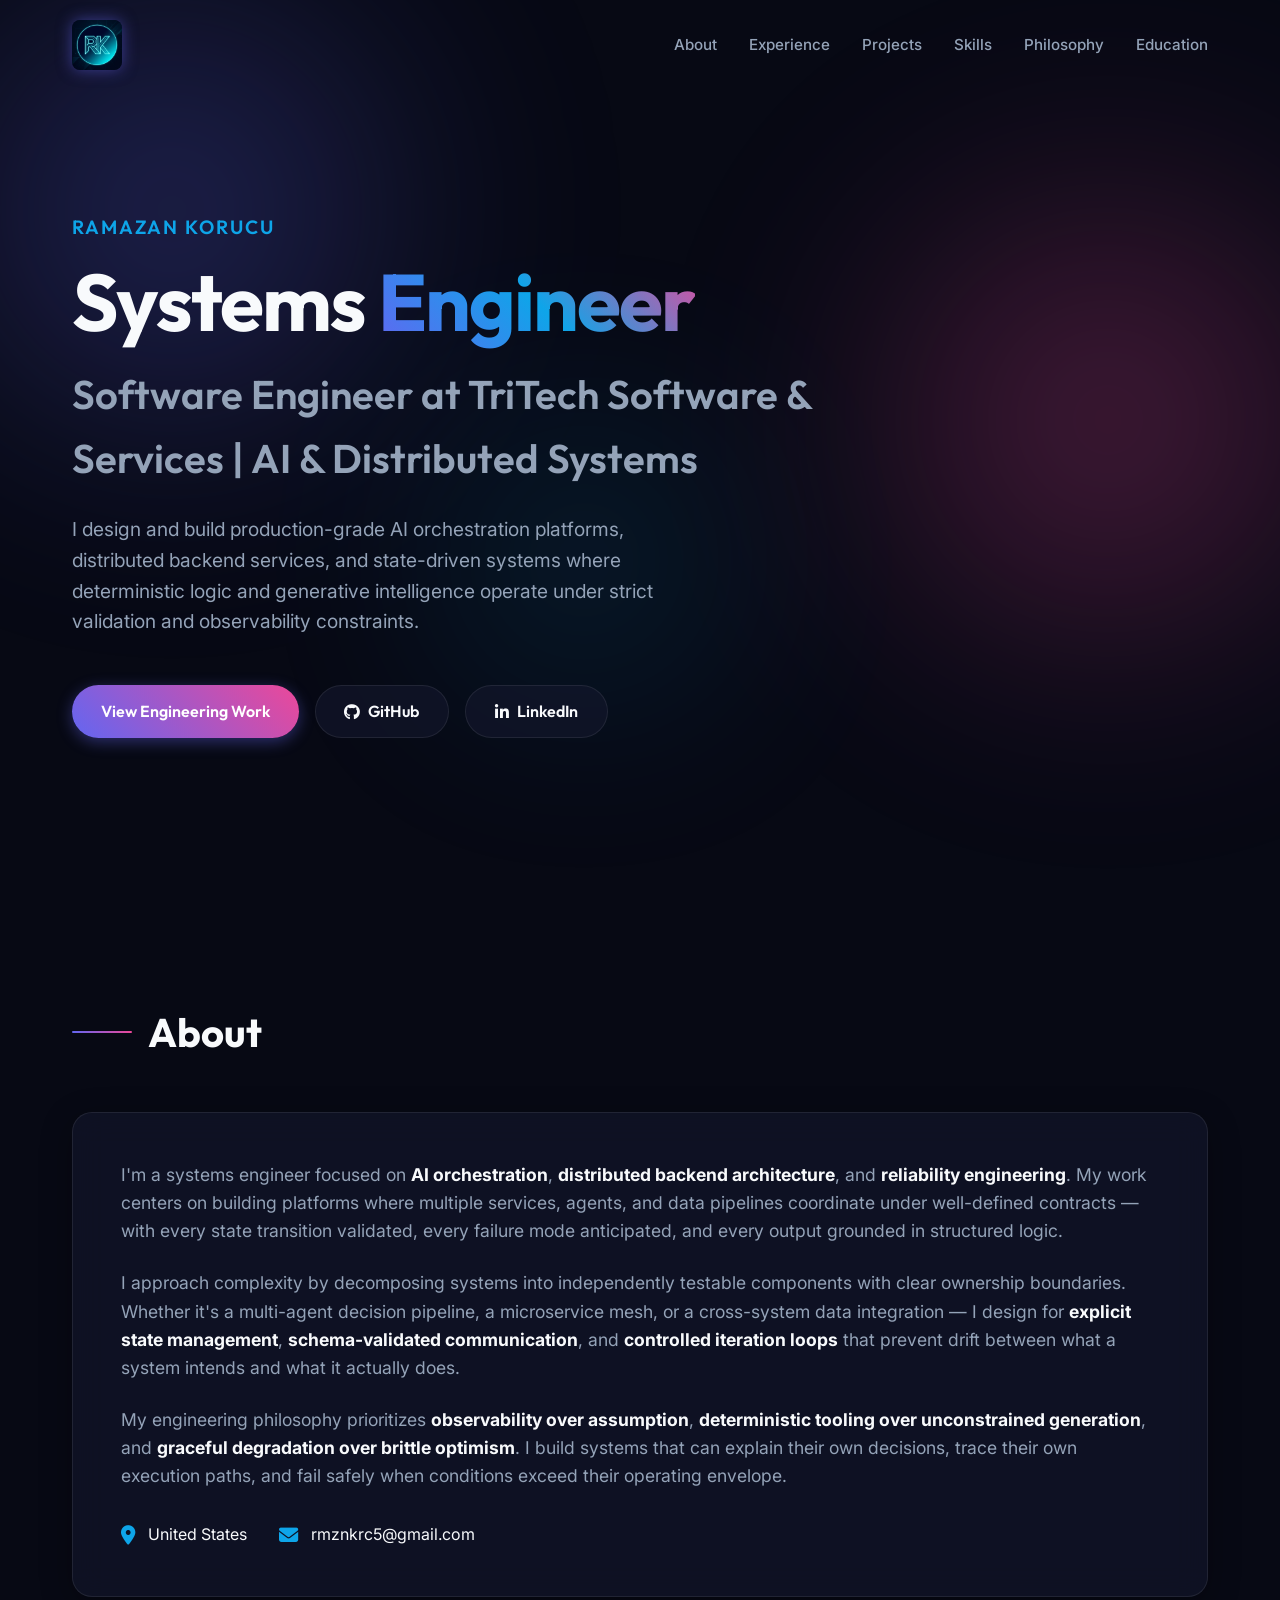
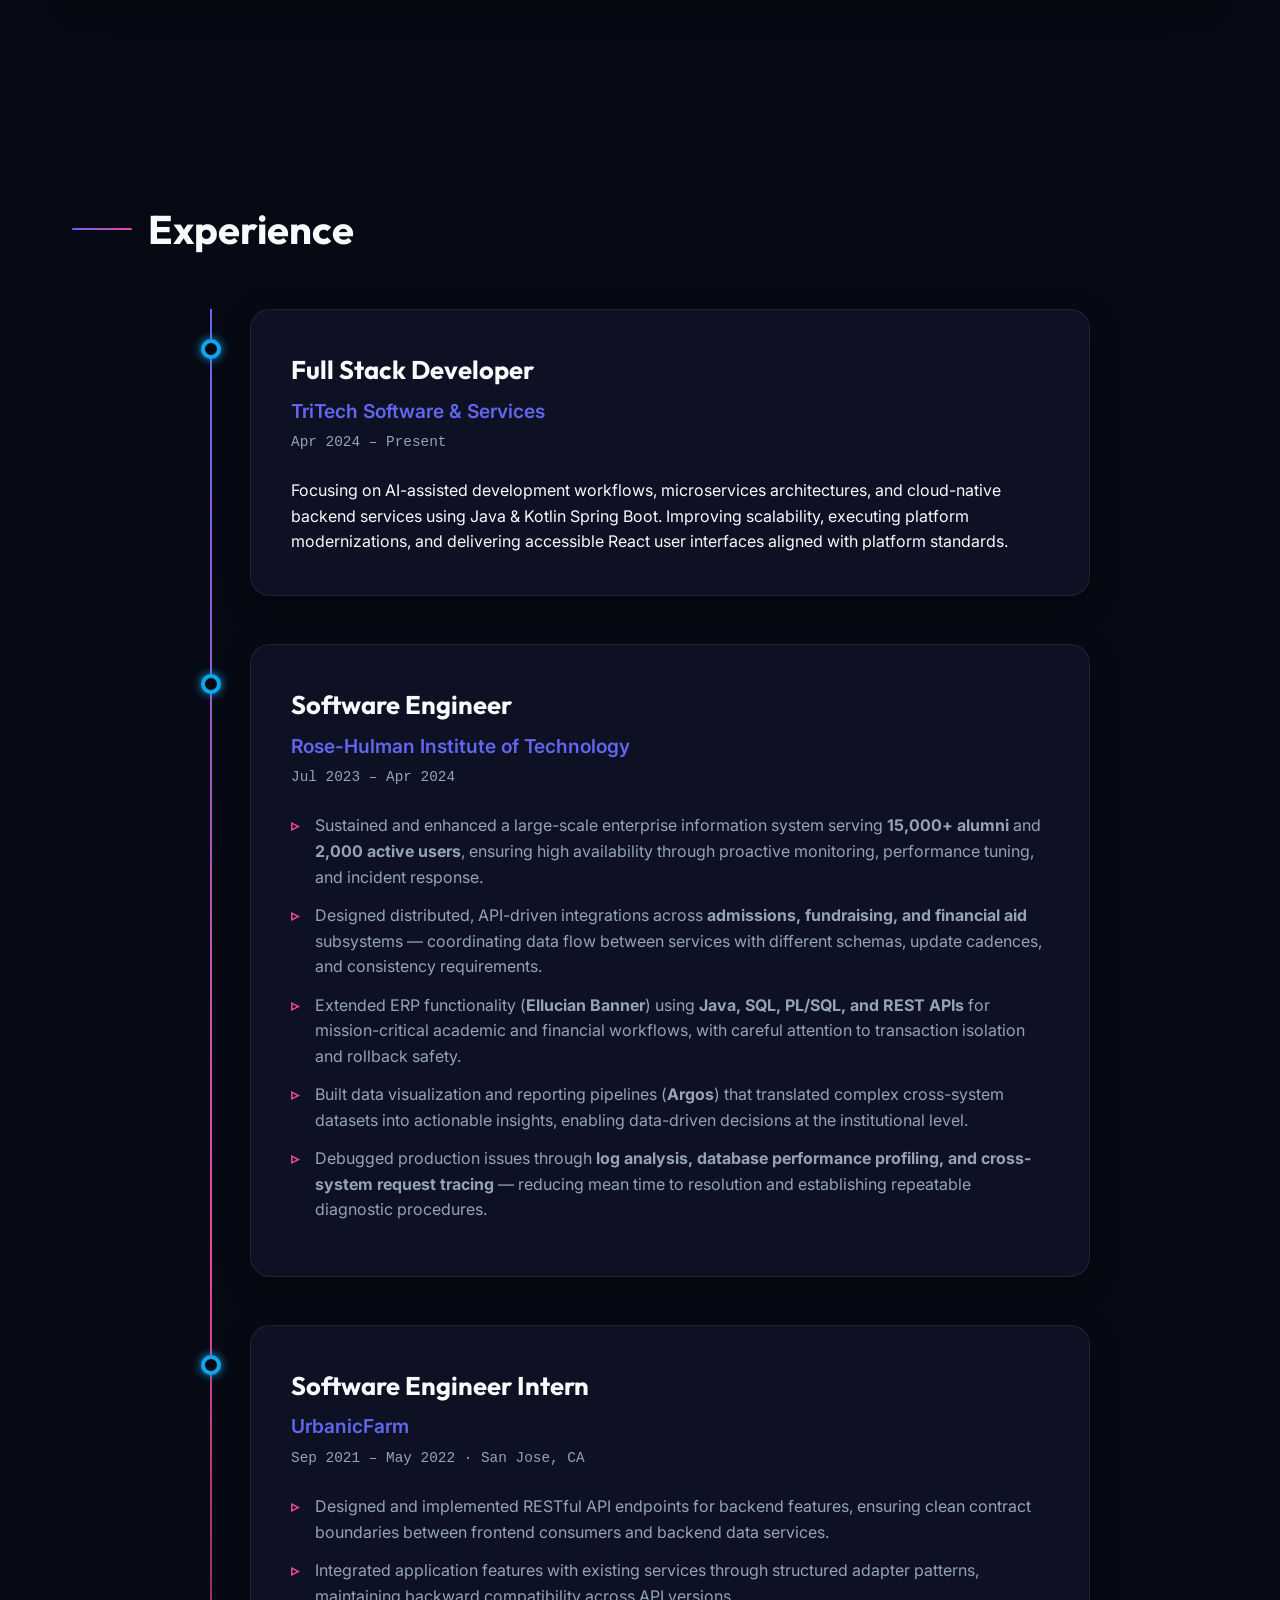
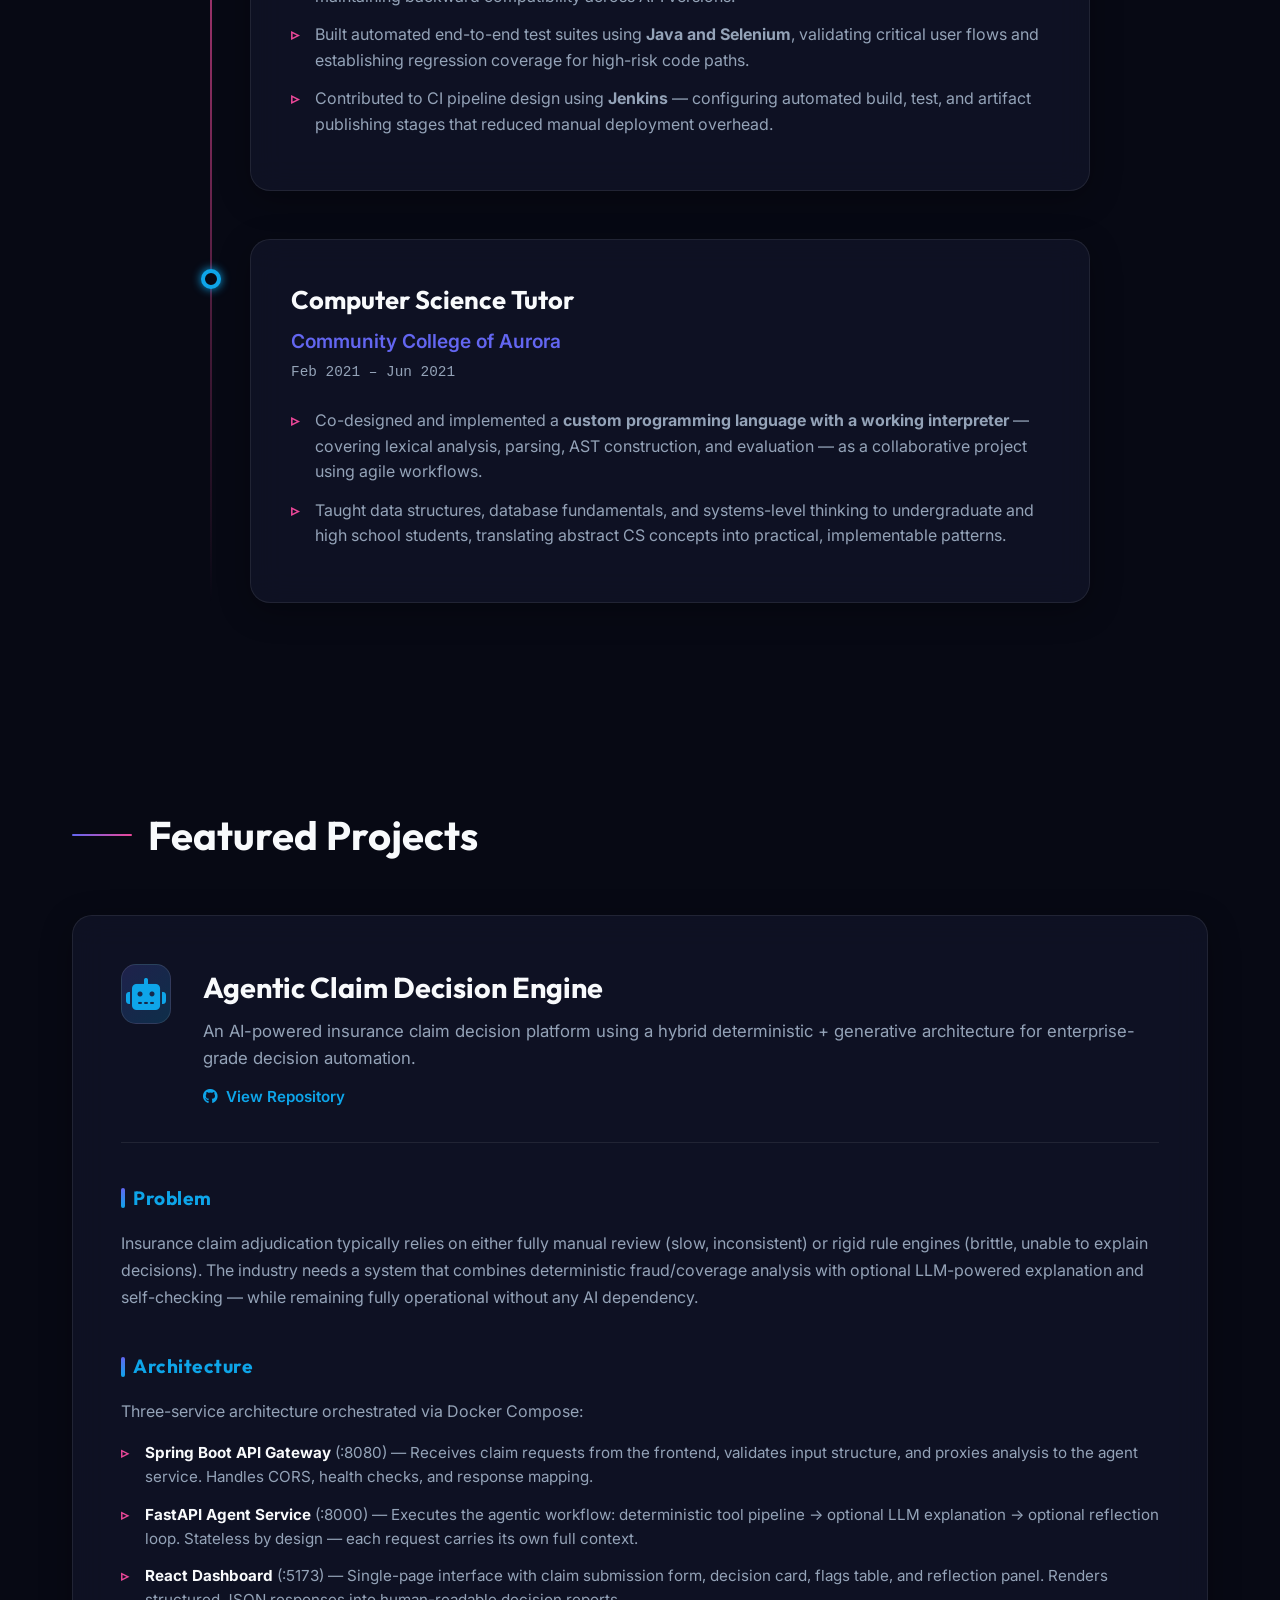
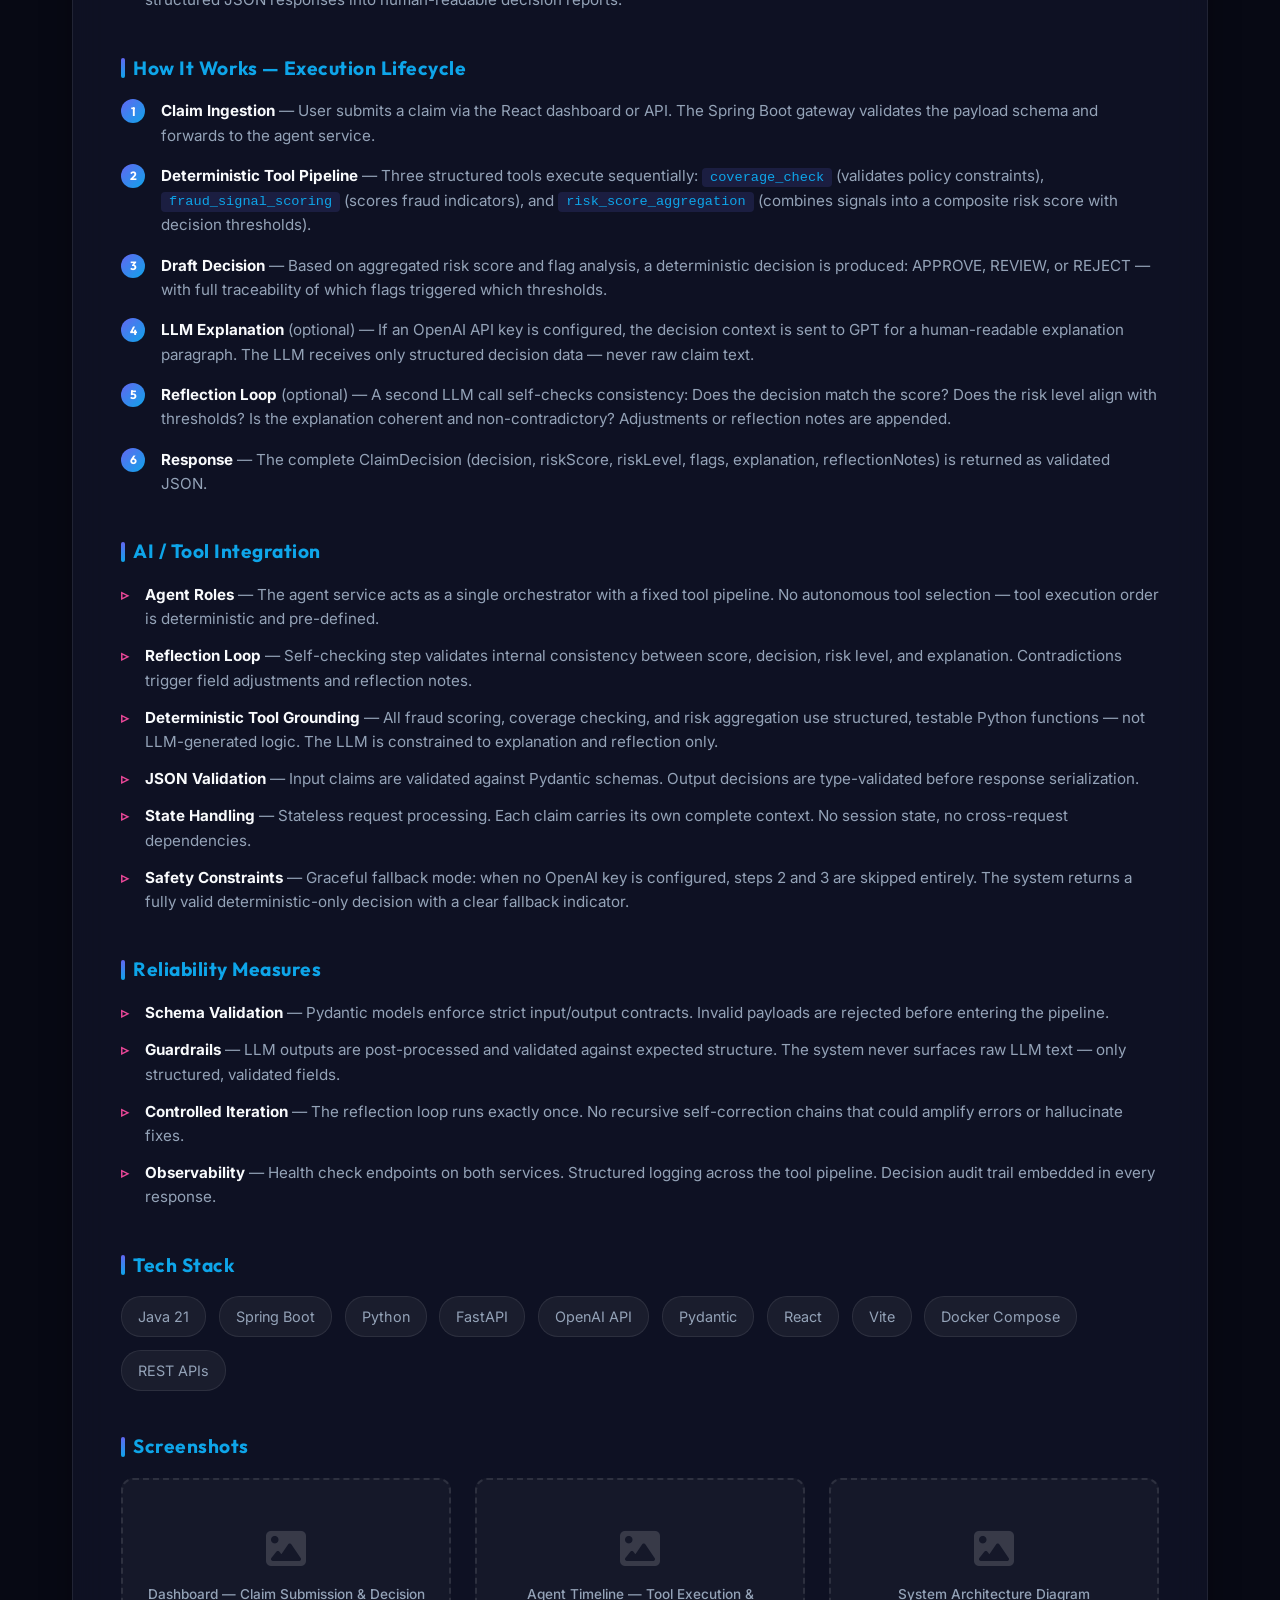
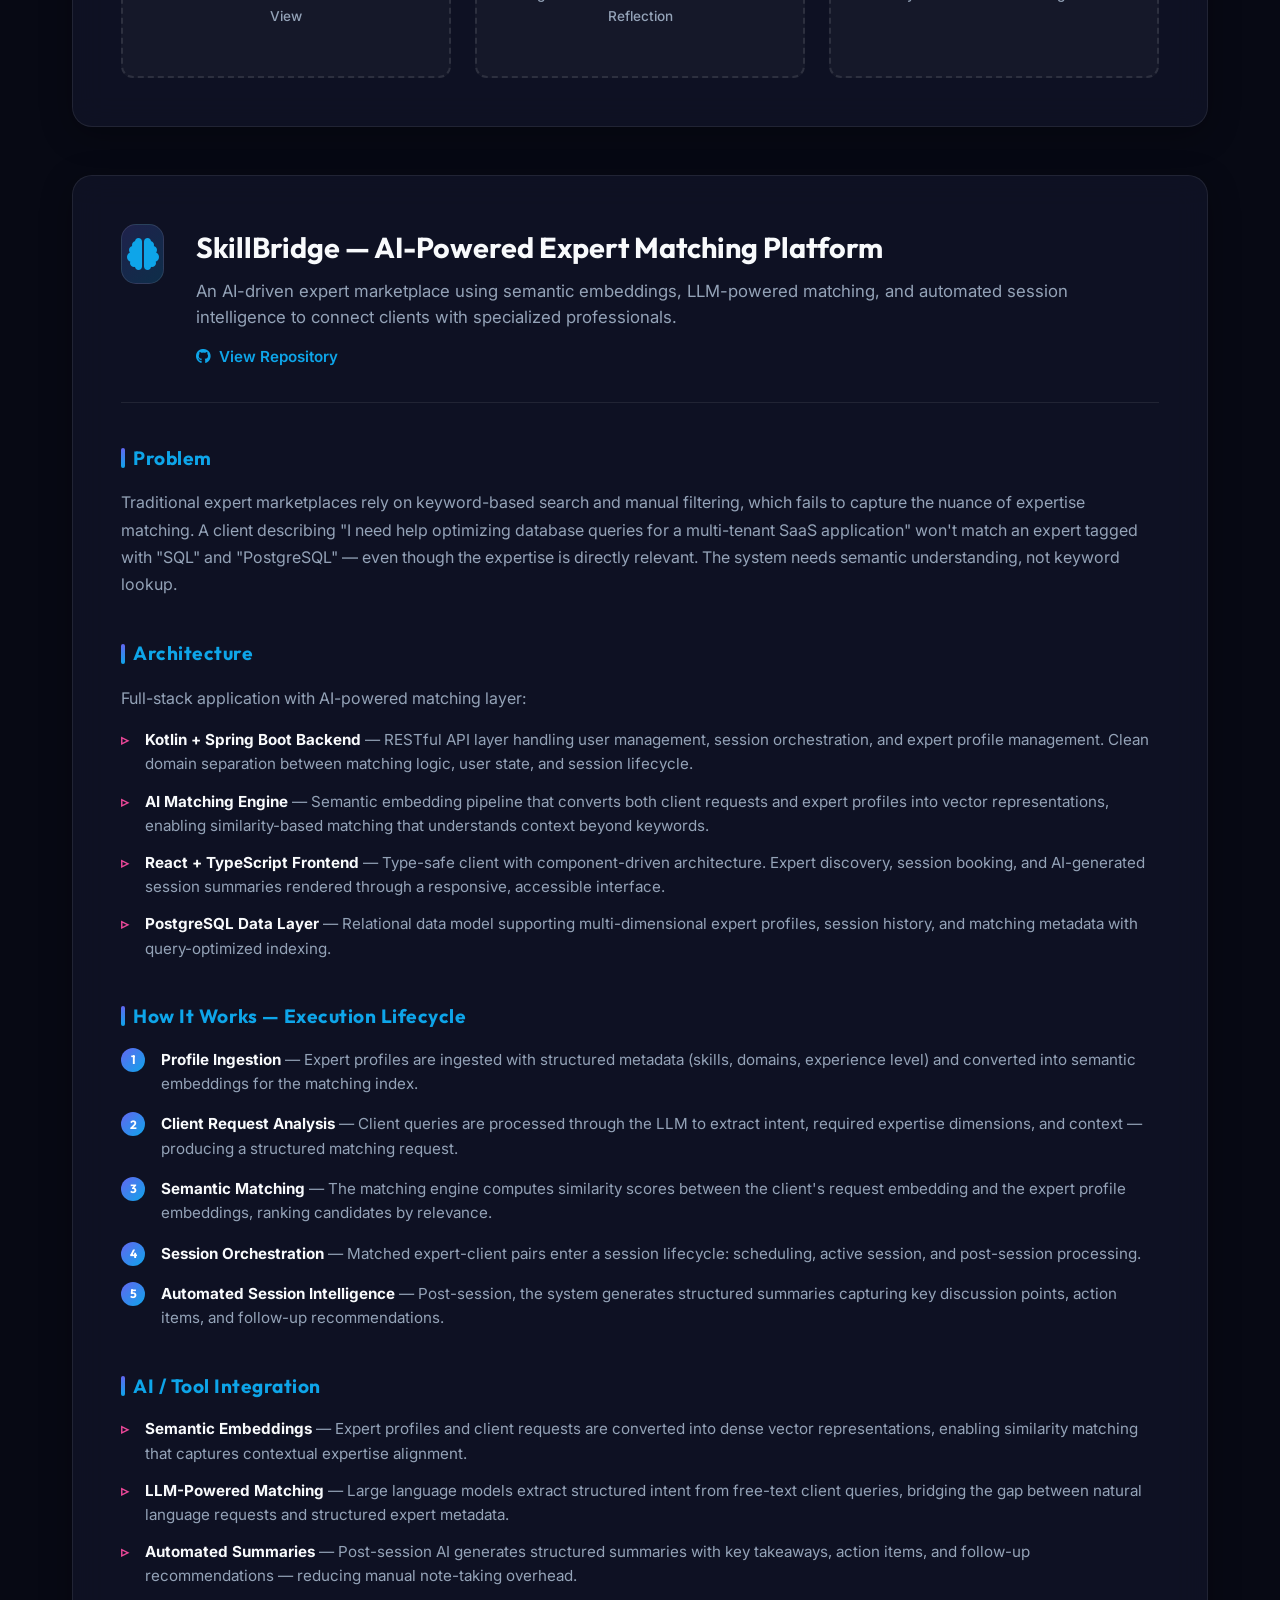
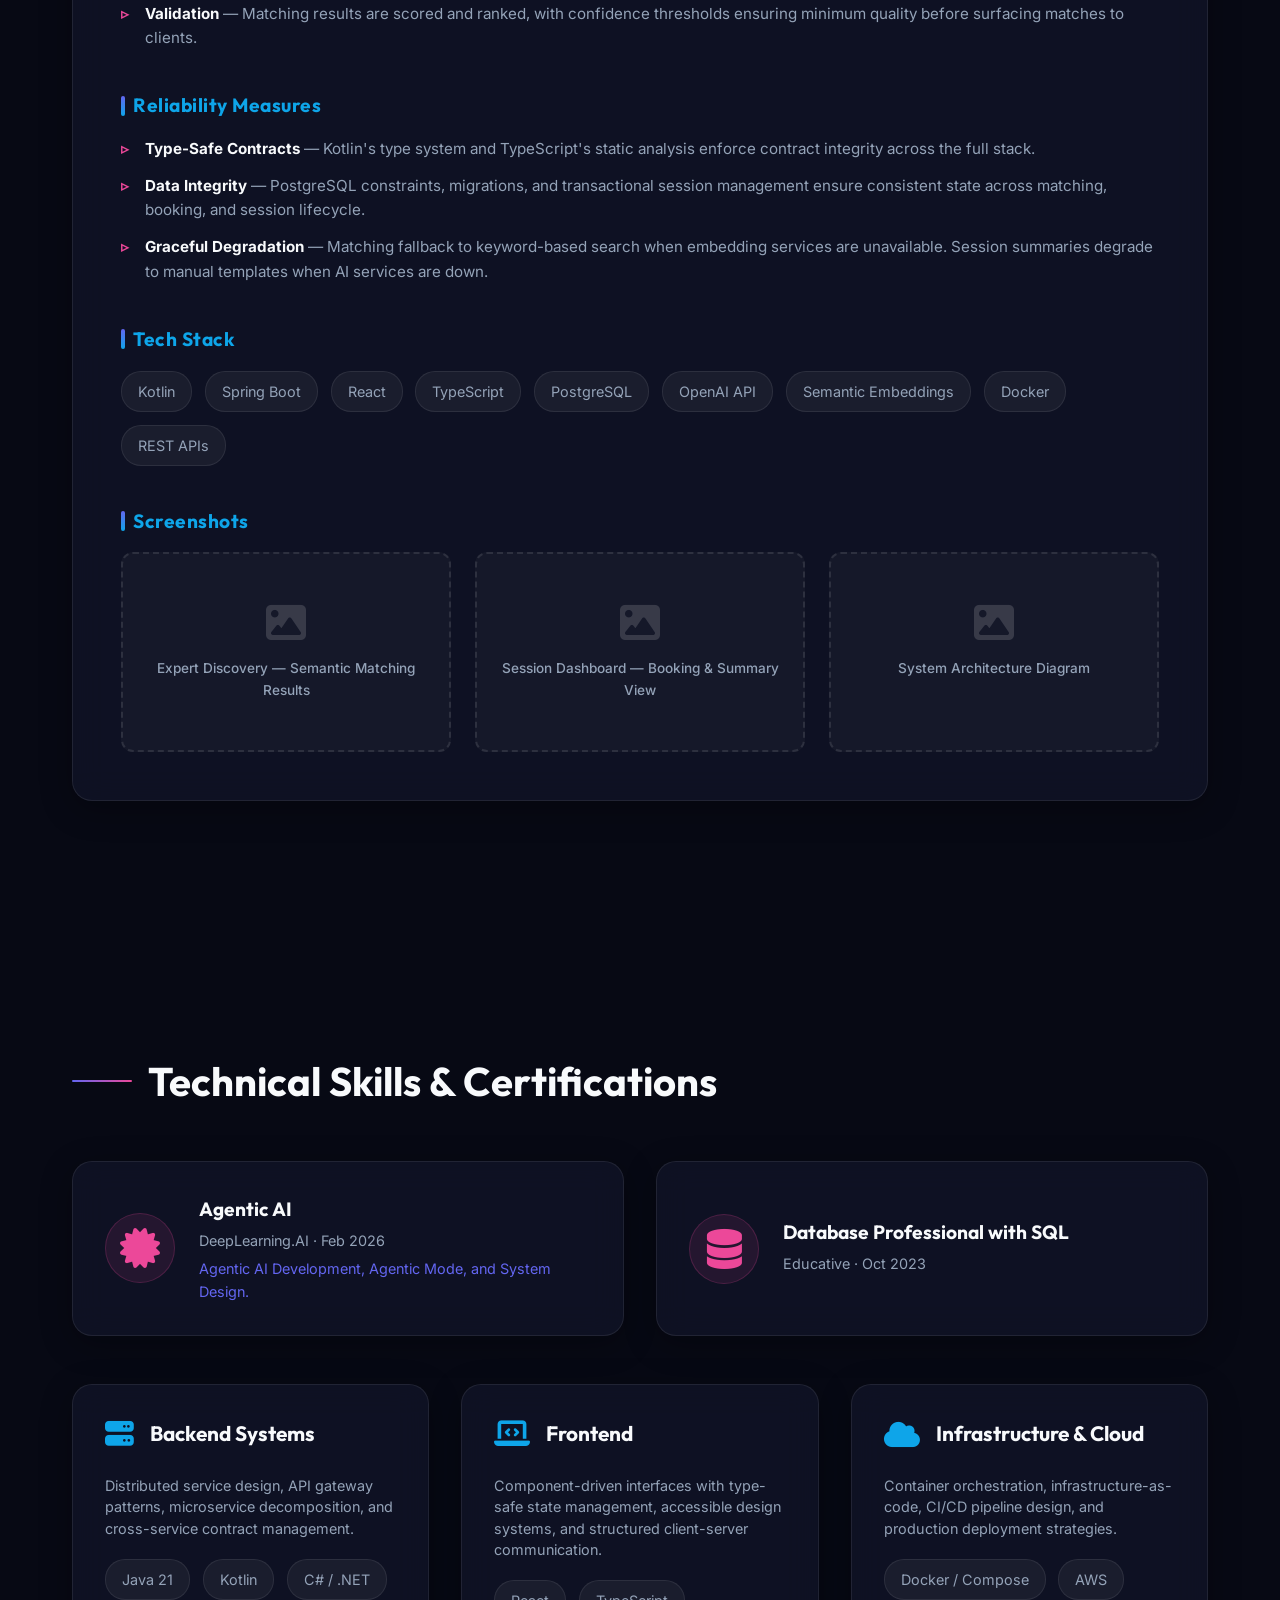
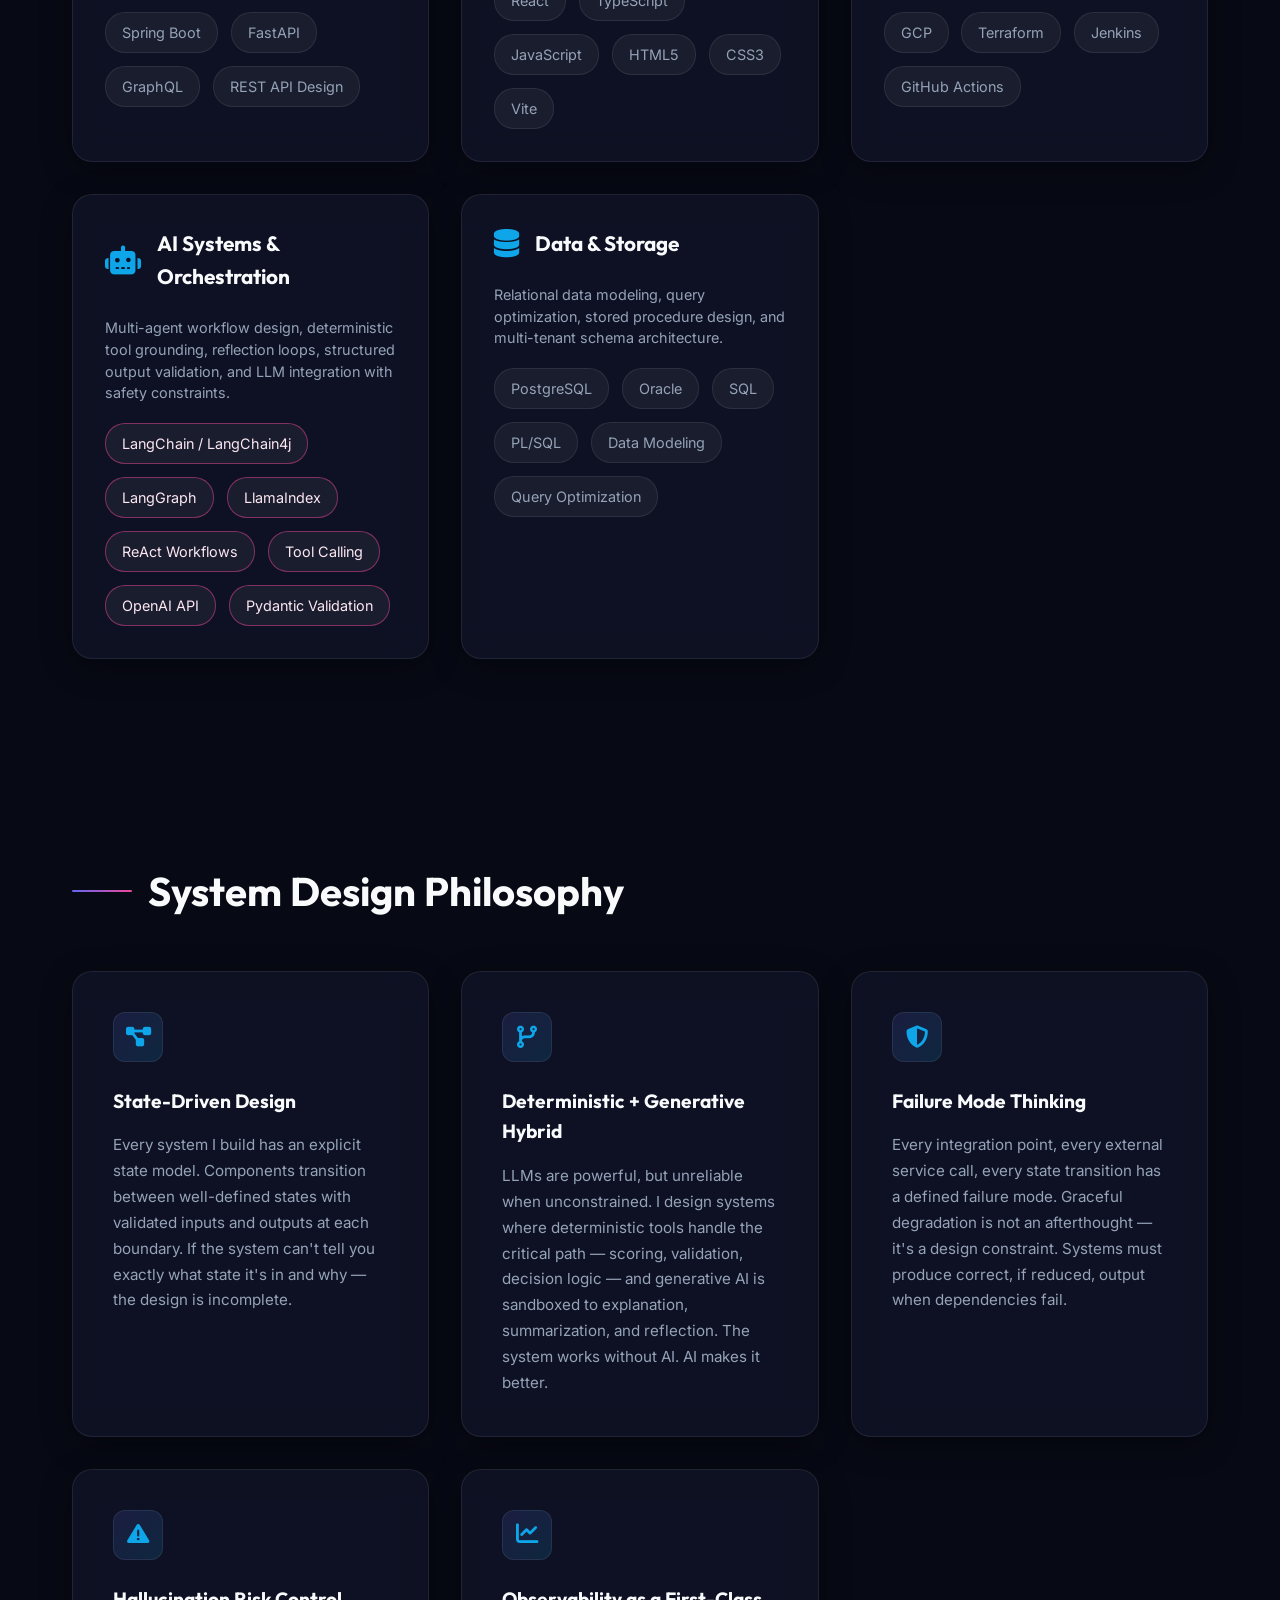
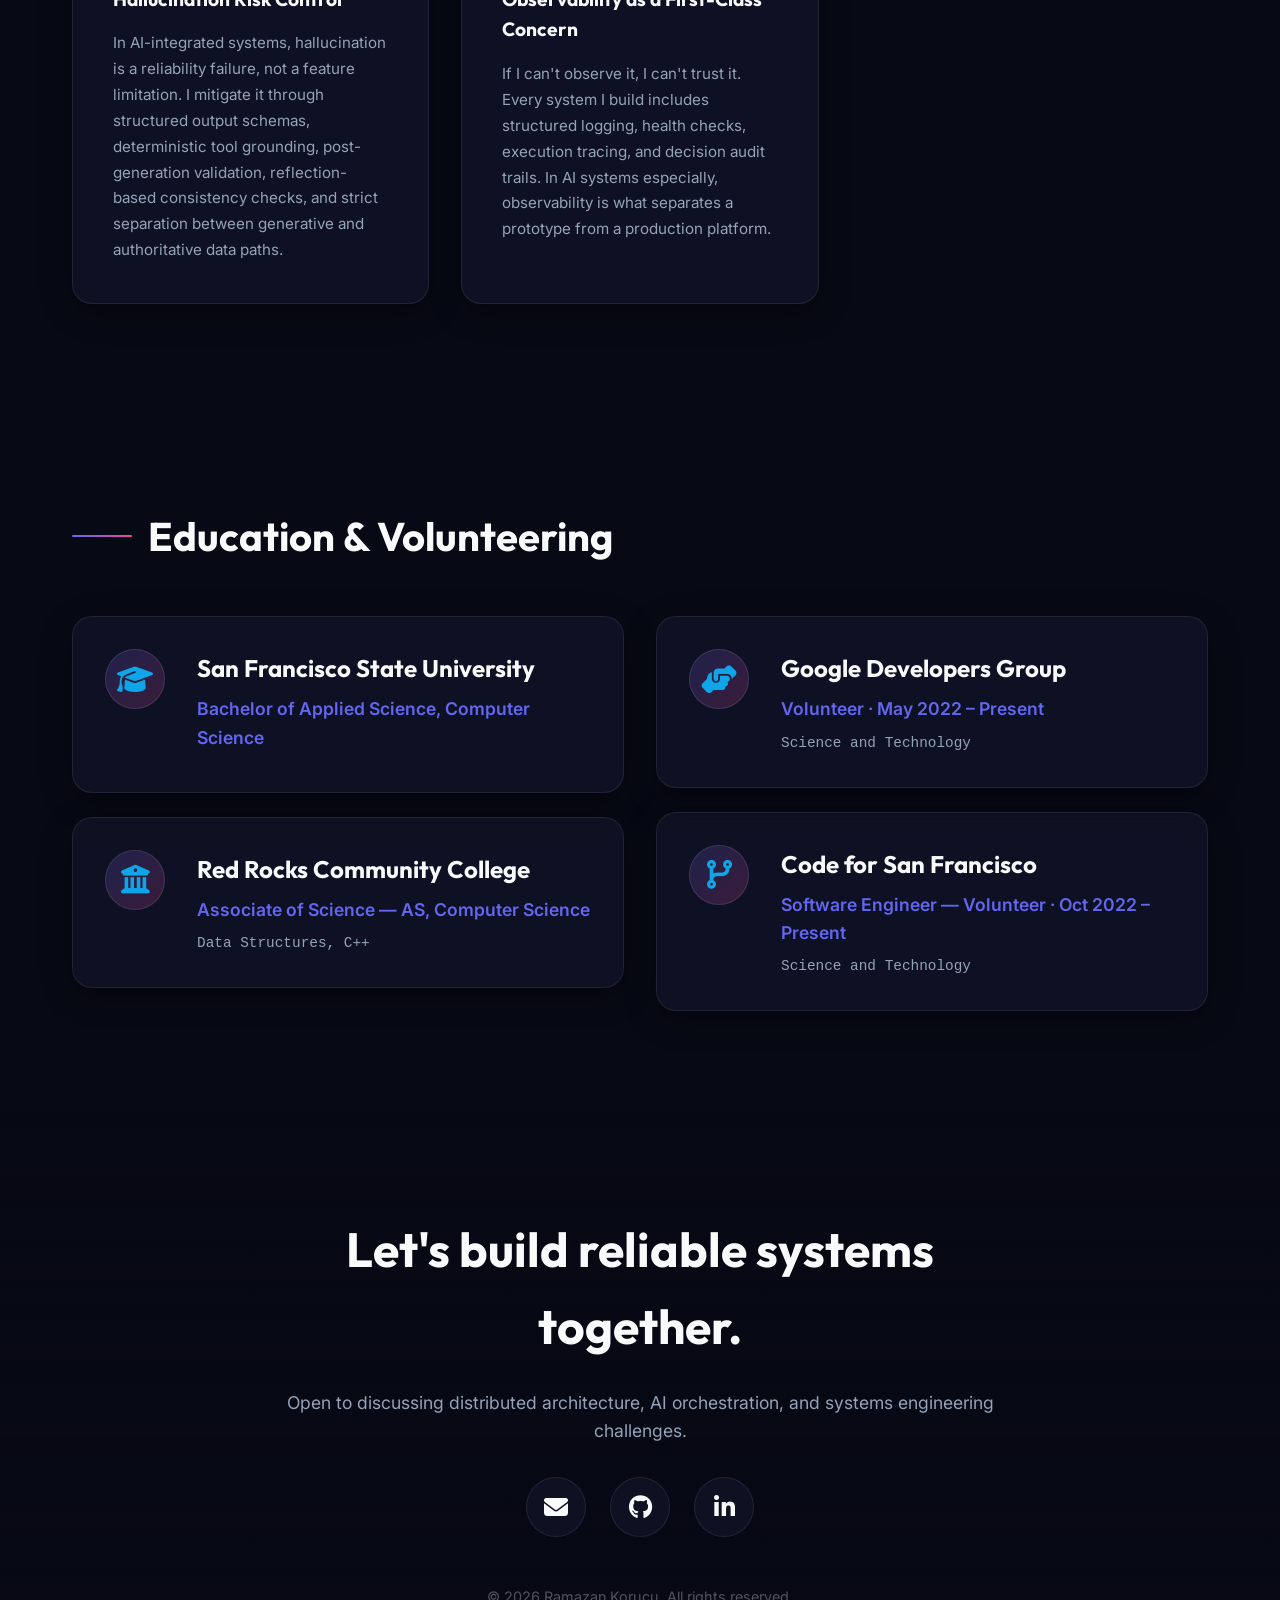
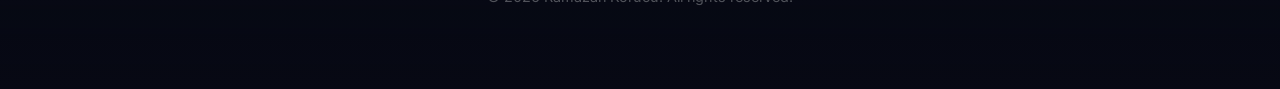
==== commit 70f17337: "Update hero subtitle and revert TriTech experience to original style" ====
--- a/index.html
+++ b/index.html
@@ -61,7 +61,8 @@
           <p class="greeting reveal">Ramazan Korucu</p>
           <h1 class="name reveal delay-1">Systems <span>Engineer</span></h1>
           <h2 class="title reveal delay-2">
-            AI Orchestration · Distributed Systems · Reliability Engineering
+            Software Engineer at TriTech Software & Services | AI & Distributed
+            Systems
           </h2>
           <p class="subtitle reveal delay-3">
             I design and build production-grade AI orchestration platforms,
@@ -148,35 +149,13 @@
                 <span class="company">TriTech Software & Services</span>
                 <span class="date">Apr 2024 – Present</span>
               </div>
-              <ul class="exp-details">
-                <li>
-                  Architecting microservice decomposition of a monolithic
-                  platform into independently deployable services using
-                  <strong>Java 21</strong> and
-                  <strong>Kotlin Spring Boot</strong>, reducing deployment
-                  coupling and enabling per-service scaling.
-                </li>
-                <li>
-                  Designing and integrating AI-assisted development workflows
-                  into the engineering pipeline — structured code generation,
-                  automated review suggestions, and context-aware tooling that
-                  reduces manual overhead without introducing non-deterministic
-                  drift.
-                </li>
-                <li>
-                  Building accessible, standards-compliant
-                  <strong>React</strong> frontends aligned with the platform's
-                  design system, with emphasis on component reusability and
-                  consistent state management across complex multi-step user
-                  flows.
-                </li>
-                <li>
-                  Owning cross-service reliability improvements: structured
-                  logging, health-check standardization, and API contract
-                  validation between frontend, backend, and external integration
-                  surfaces.
-                </li>
-              </ul>
+              <p class="exp-desc">
+                Focusing on AI-assisted development workflows, microservices
+                architectures, and cloud-native backend services using Java &
+                Kotlin Spring Boot. Improving scalability, executing platform
+                modernizations, and delivering accessible React user interfaces
+                aligned with platform standards.
+              </p>
             </div>
           </div>
 
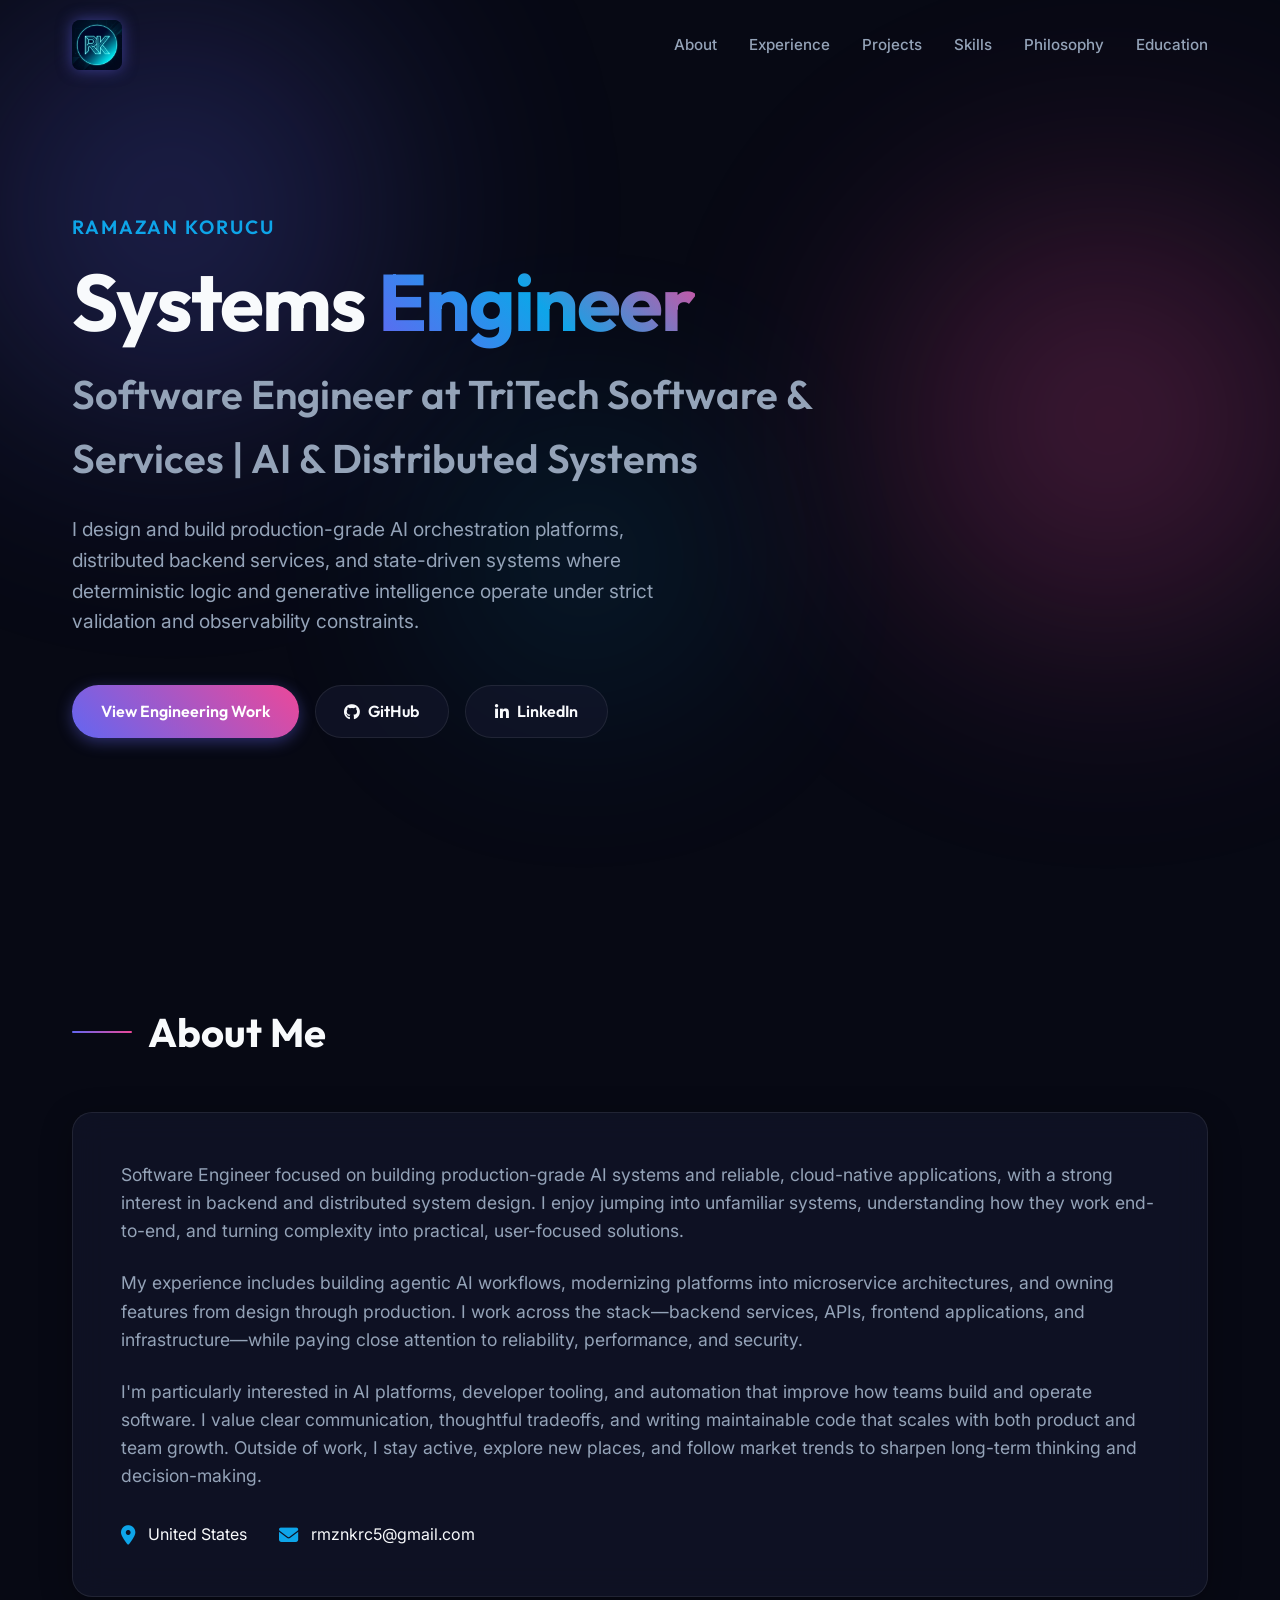
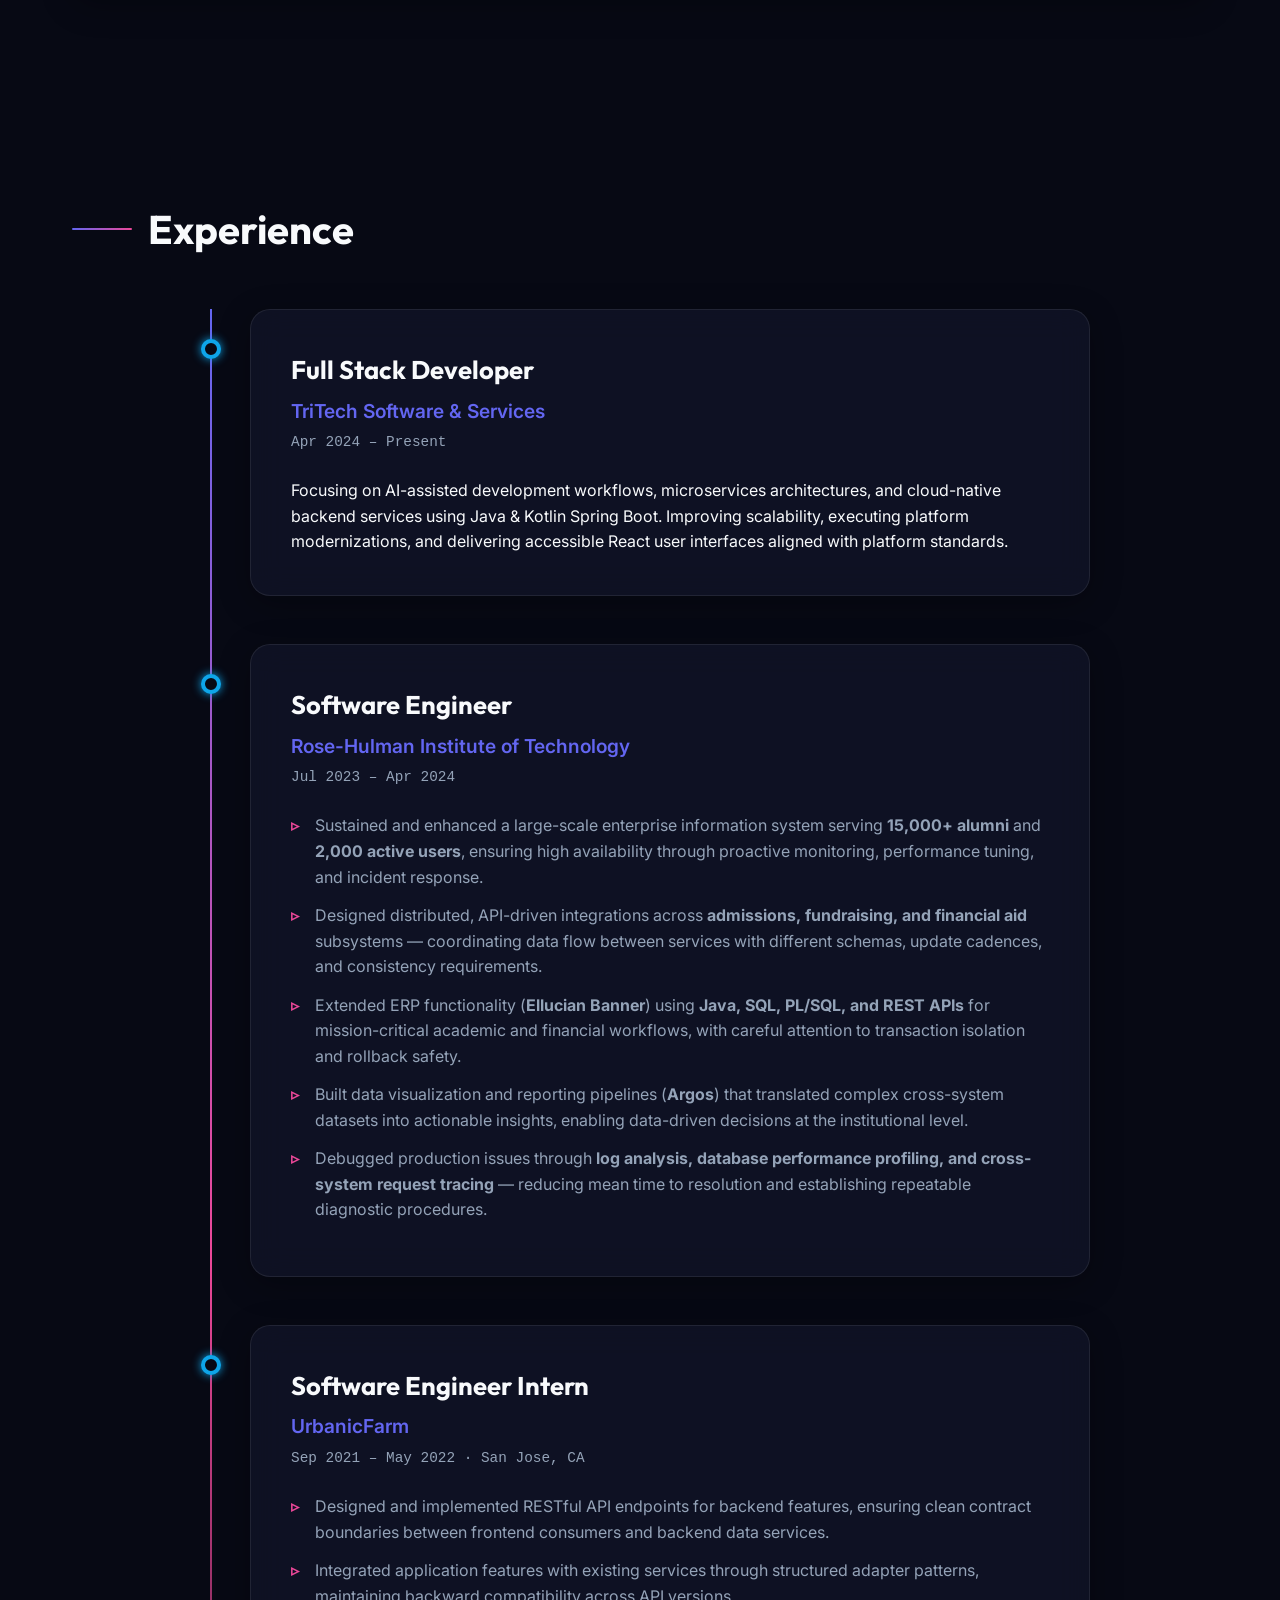
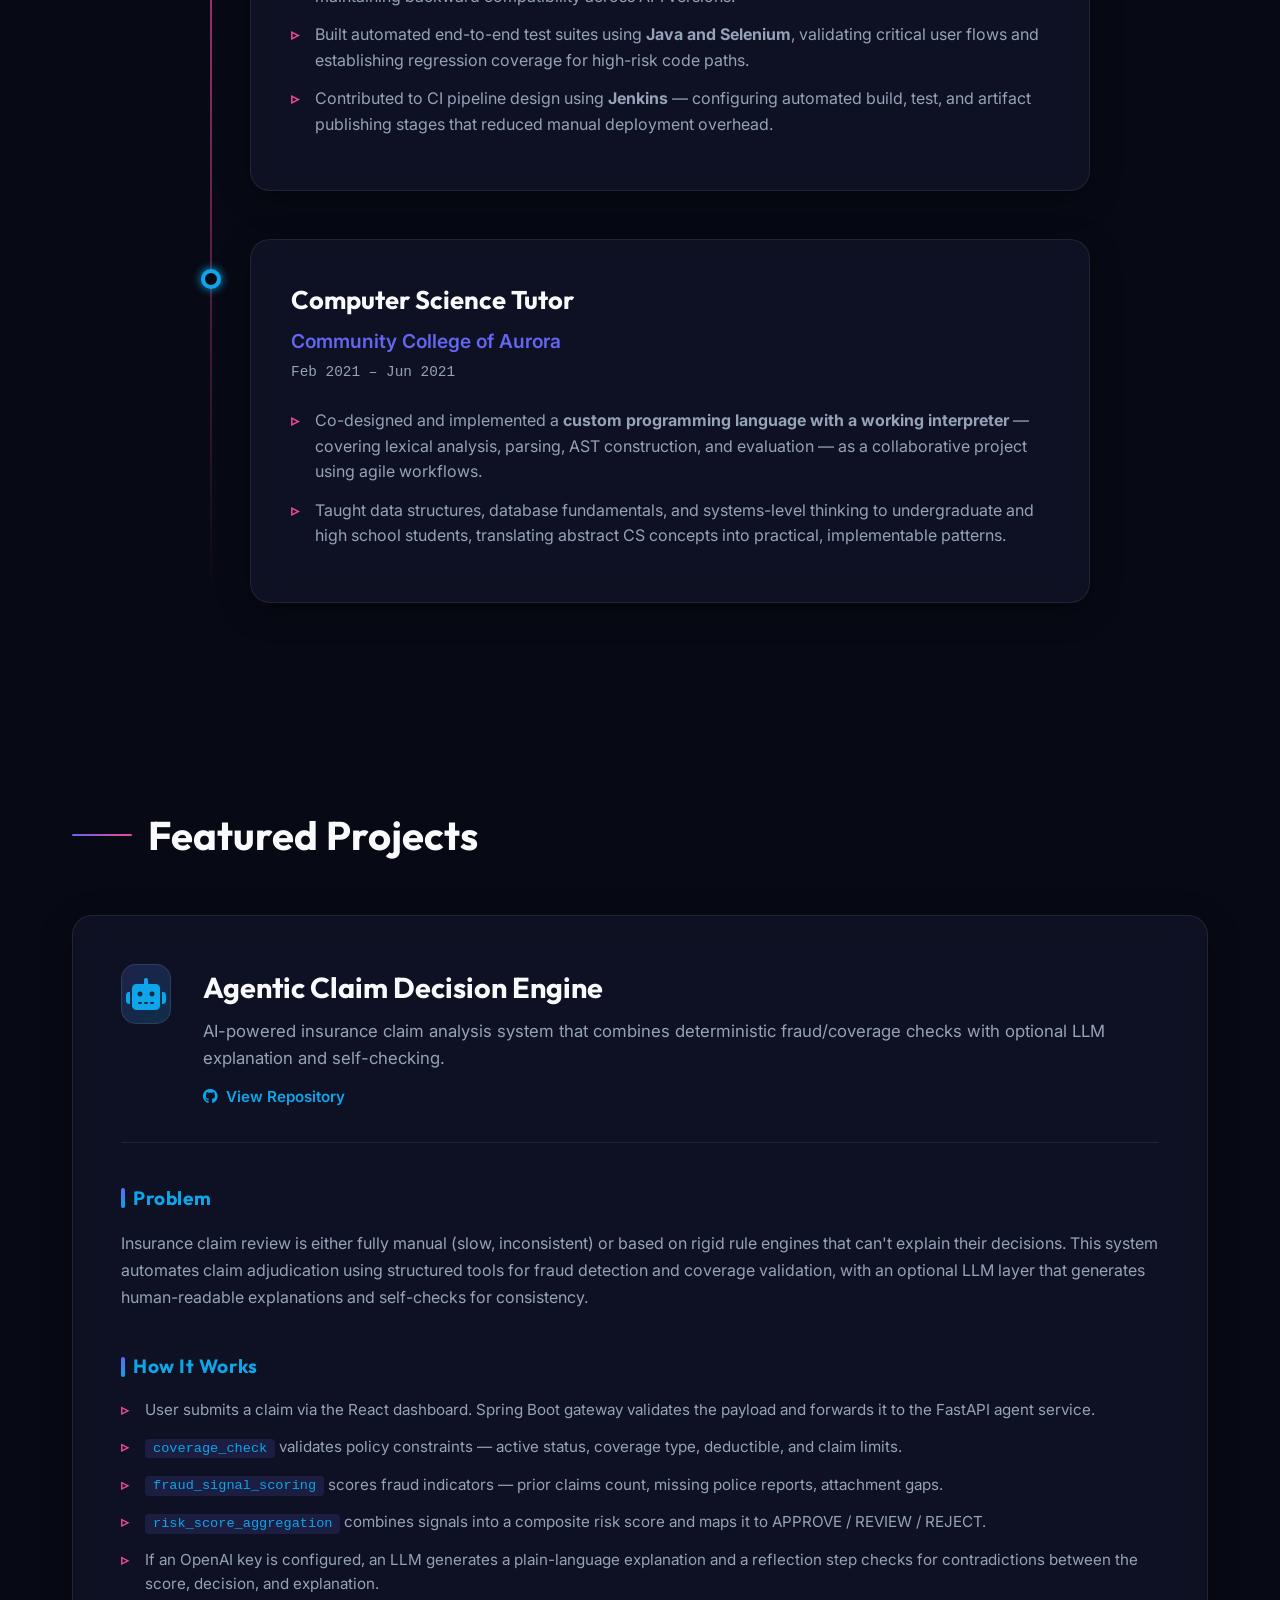
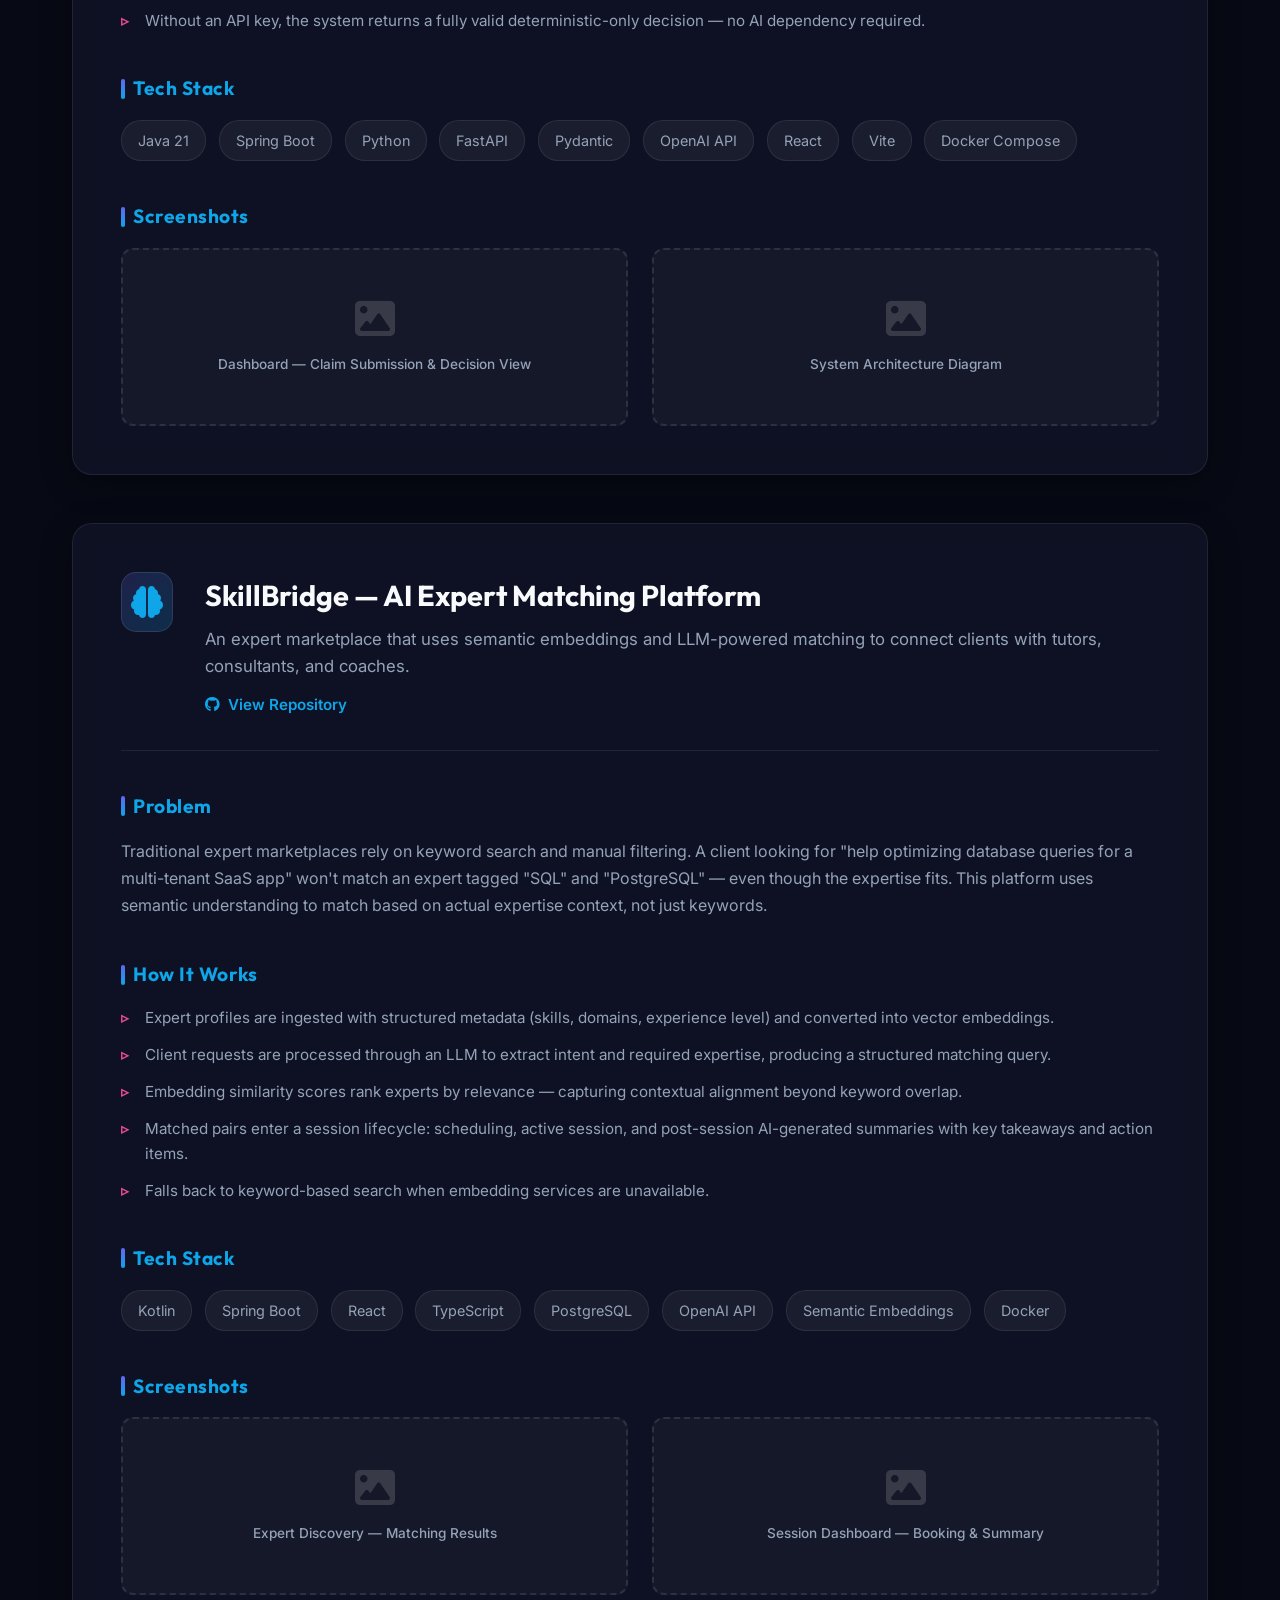
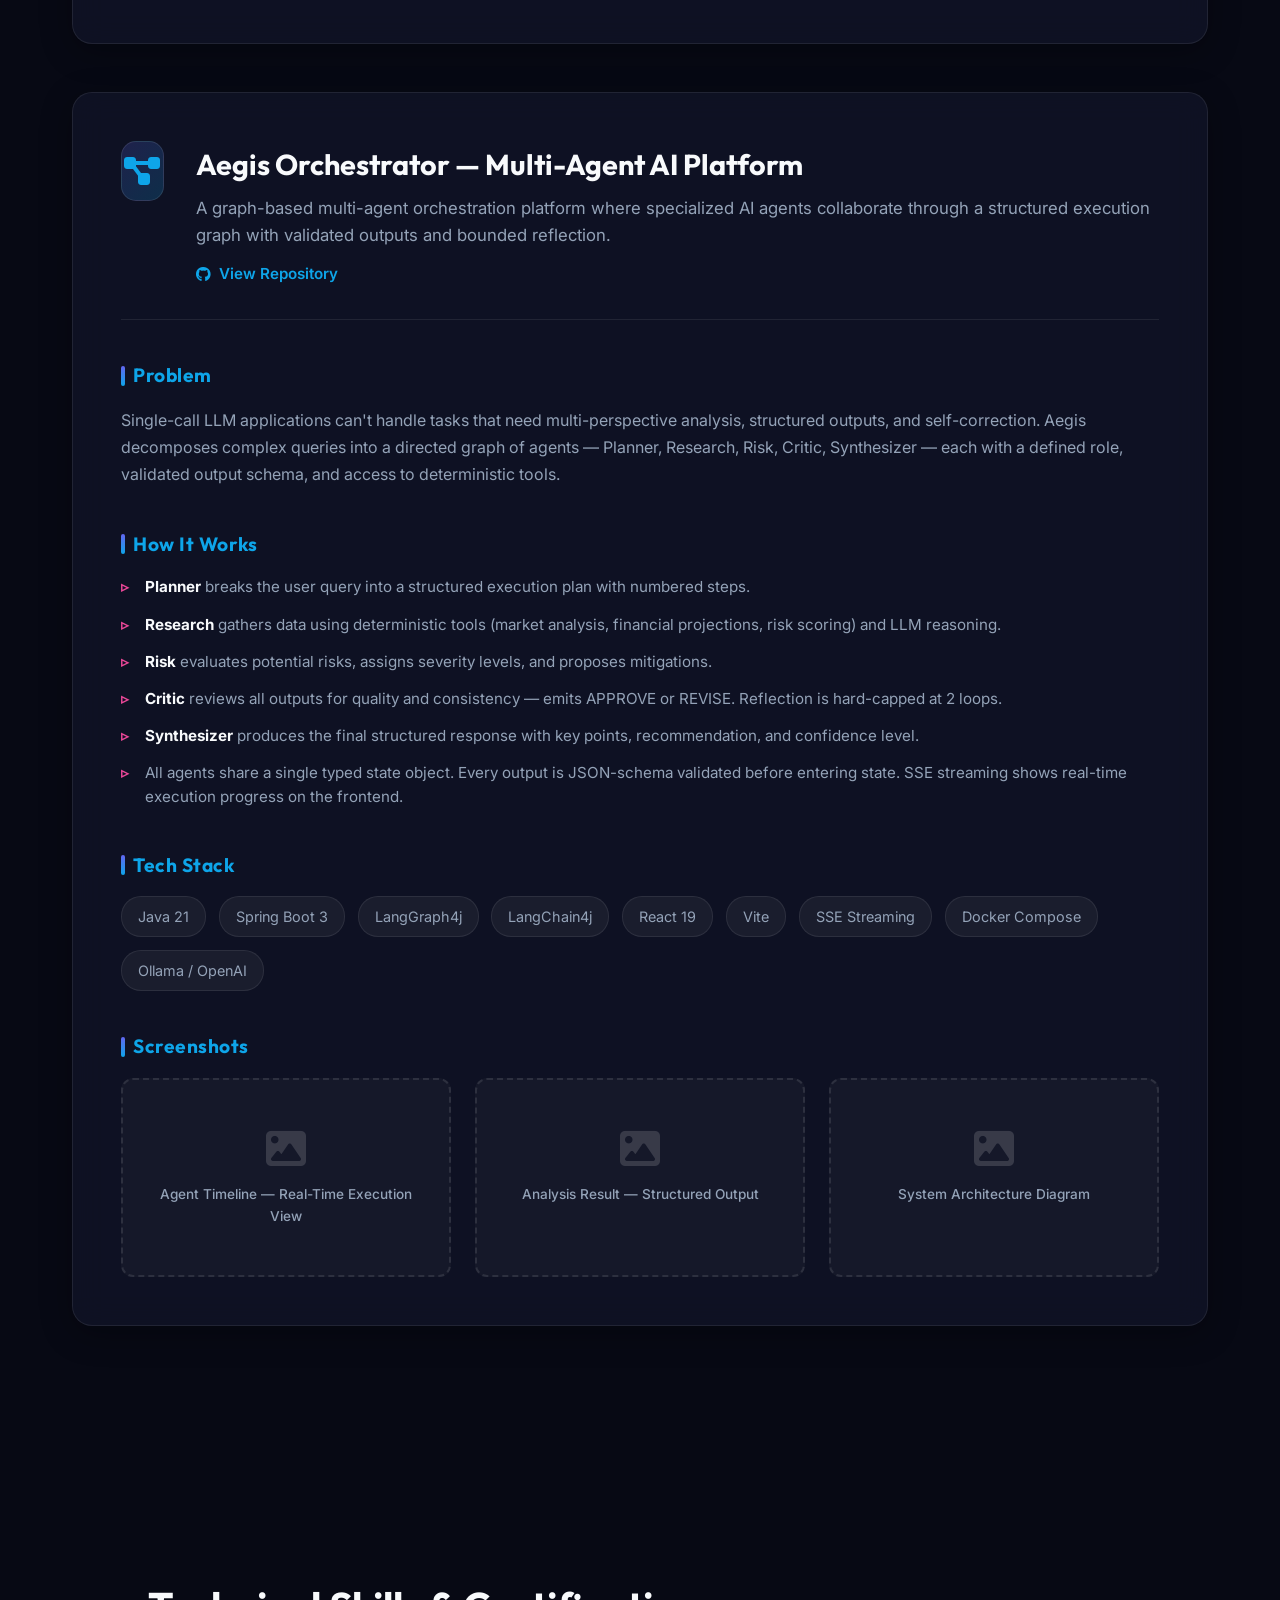
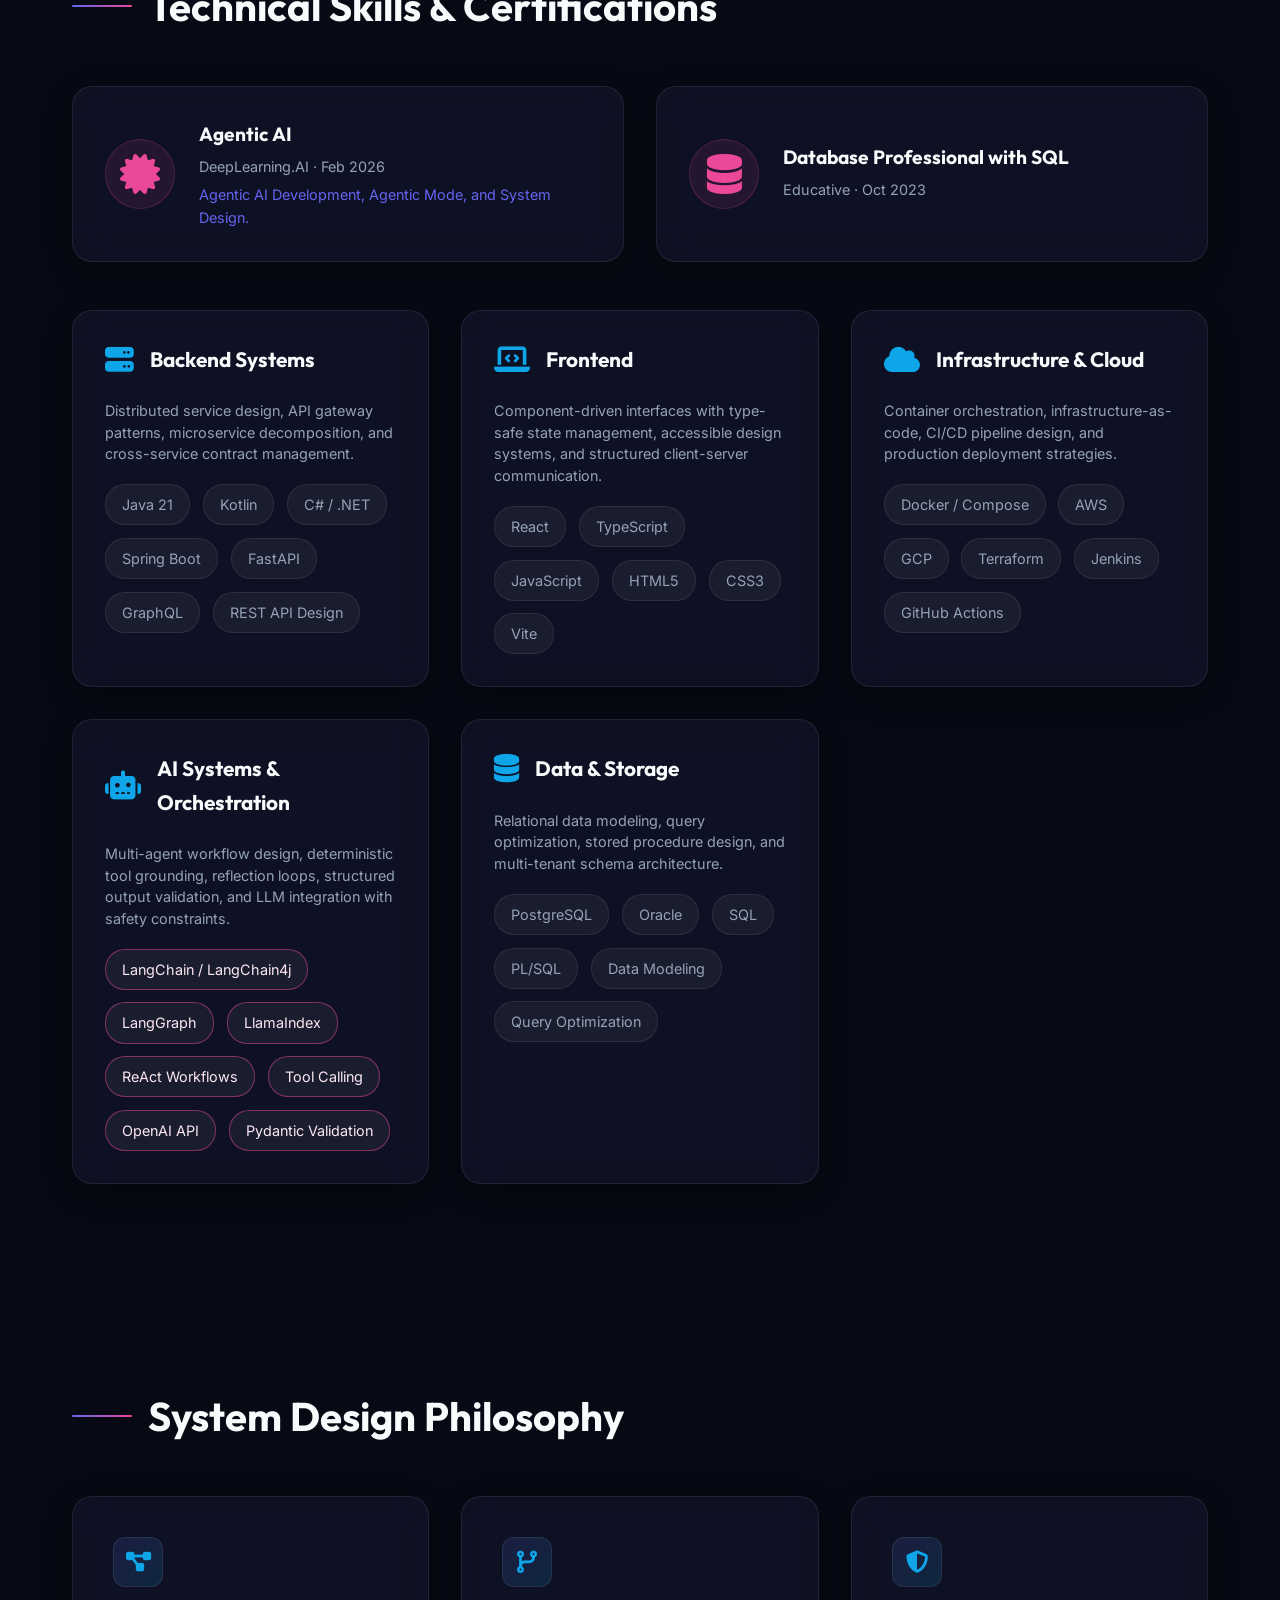
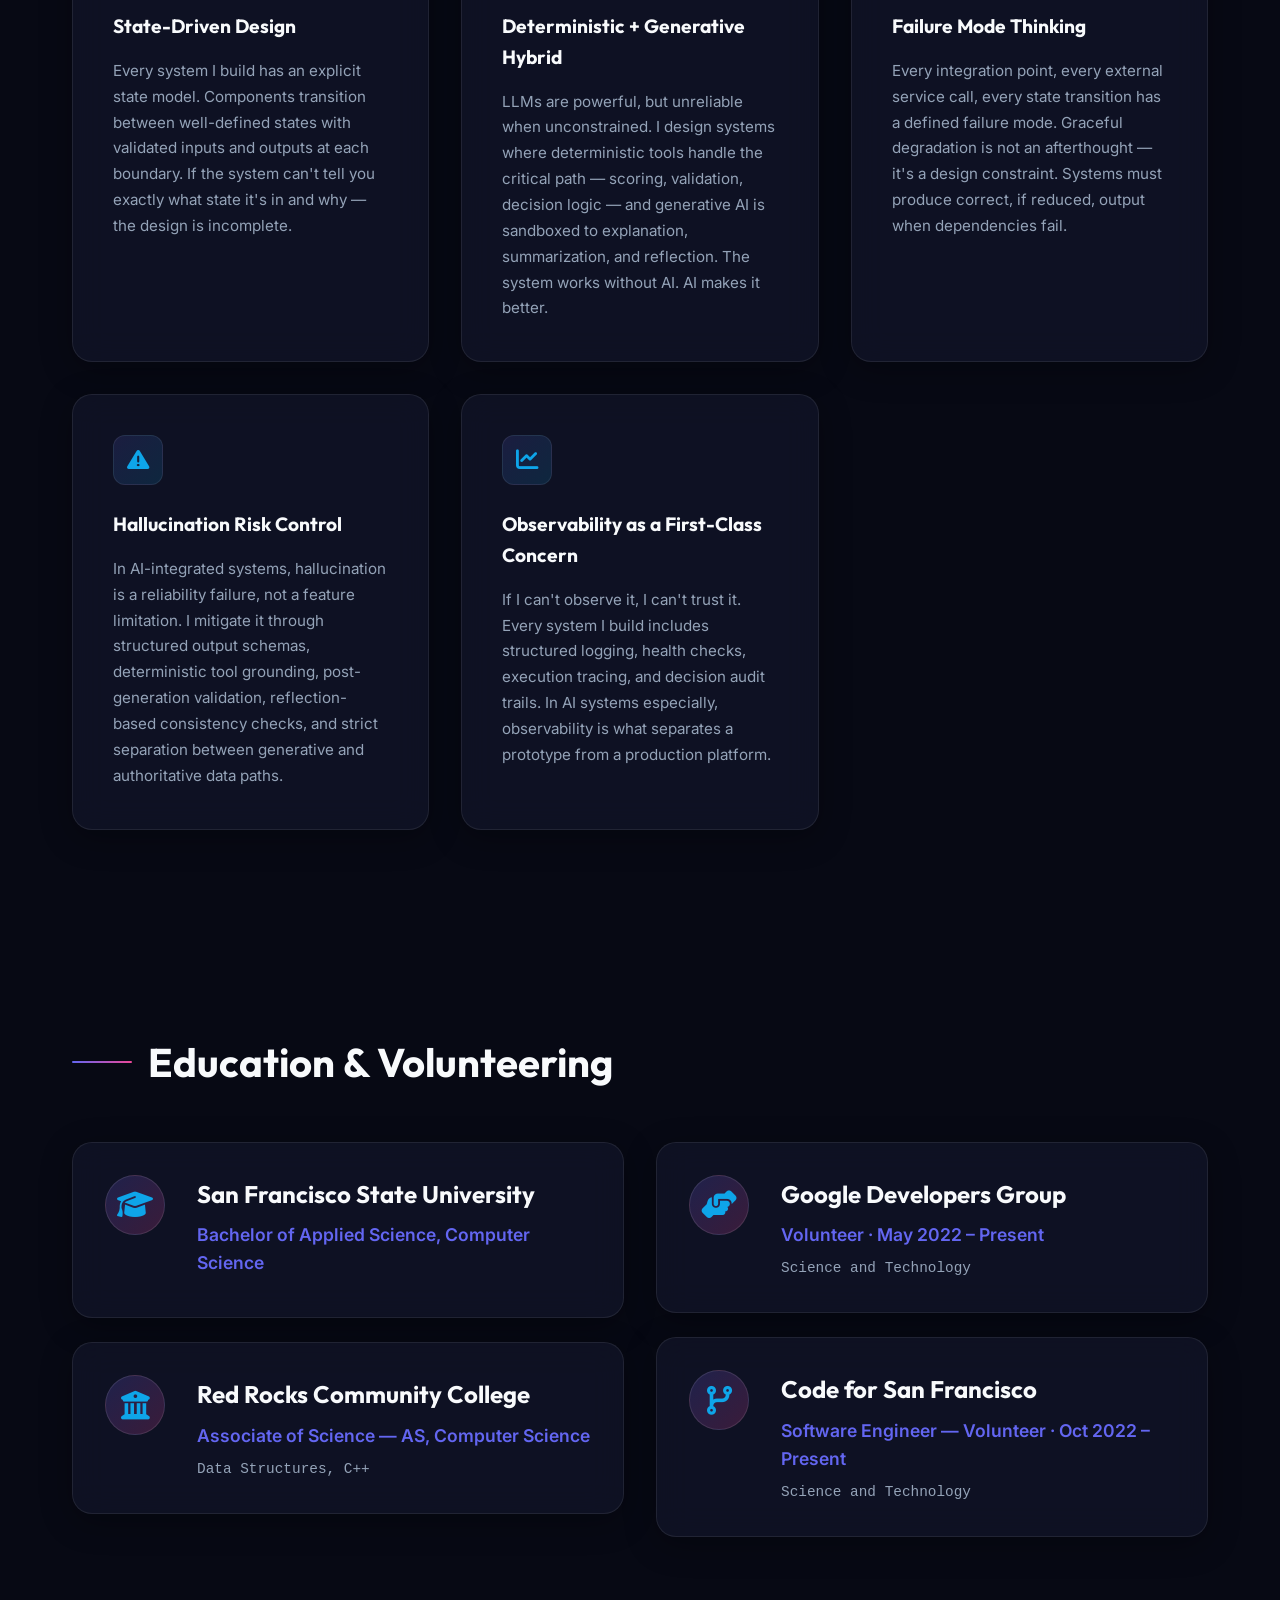
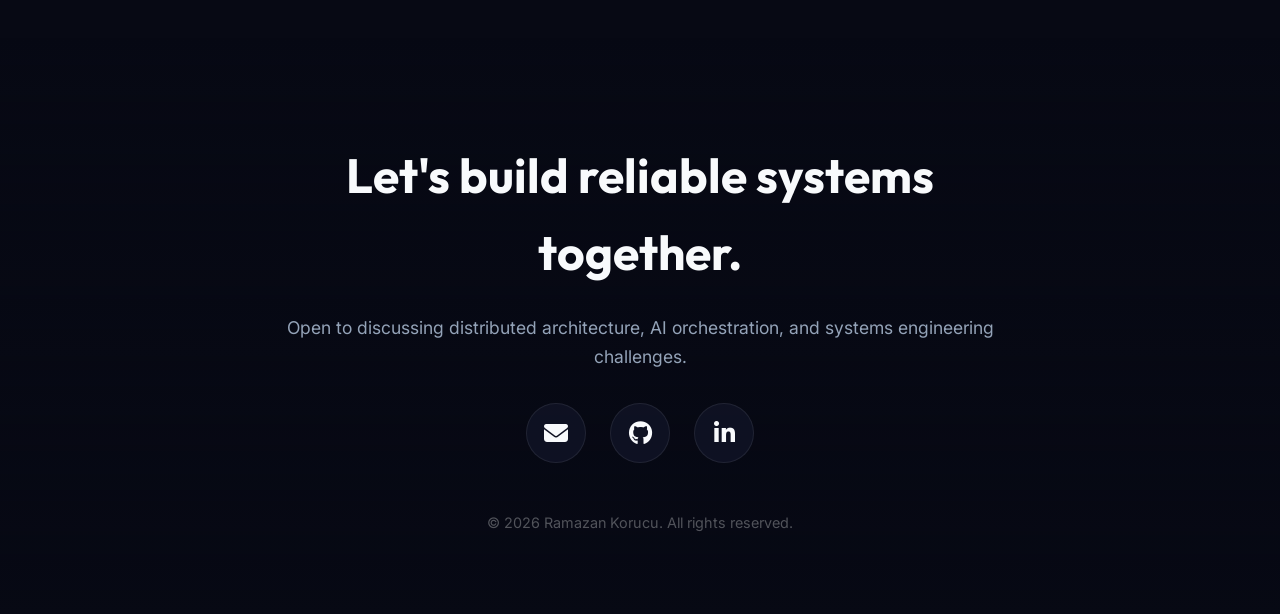
==== commit f2d60822: "Rewrite projects section: concise, structured, no theory or fluff" ====
--- a/index.html
+++ b/index.html
@@ -94,39 +94,30 @@
 
       <!-- ━━━━━━━━━━ ABOUT SECTION ━━━━━━━━━━ -->
       <section id="about" class="about section">
-        <h2 class="section-title reveal">About</h2>
+        <h2 class="section-title reveal">About Me</h2>
         <div class="about-content reveal">
           <div class="about-text glass-card">
             <p>
-              I'm a systems engineer focused on
-              <strong>AI orchestration</strong>,
-              <strong>distributed backend architecture</strong>, and
-              <strong>reliability engineering</strong>. My work centers on
-              building platforms where multiple services, agents, and data
-              pipelines coordinate under well-defined contracts — with every
-              state transition validated, every failure mode anticipated, and
-              every output grounded in structured logic.
-            </p>
-            <p>
-              I approach complexity by decomposing systems into independently
-              testable components with clear ownership boundaries. Whether it's
-              a multi-agent decision pipeline, a microservice mesh, or a
-              cross-system data integration — I design for
-              <strong>explicit state management</strong>,
-              <strong>schema-validated communication</strong>, and
-              <strong>controlled iteration loops</strong> that prevent drift
-              between what a system intends and what it actually does.
-            </p>
-            <p>
-              My engineering philosophy prioritizes
-              <strong>observability over assumption</strong>,
-              <strong
-                >deterministic tooling over unconstrained generation</strong
-              >, and
-              <strong>graceful degradation over brittle optimism</strong>. I
-              build systems that can explain their own decisions, trace their
-              own execution paths, and fail safely when conditions exceed their
-              operating envelope.
+              Software Engineer focused on building production-grade AI systems
+              and reliable, cloud-native applications, with a strong interest in
+              backend and distributed system design. I enjoy jumping into
+              unfamiliar systems, understanding how they work end-to-end, and
+              turning complexity into practical, user-focused solutions.
+            </p>
+            <p>
+              My experience includes building agentic AI workflows, modernizing
+              platforms into microservice architectures, and owning features
+              from design through production. I work across the stack—backend
+              services, APIs, frontend applications, and infrastructure—while
+              paying close attention to reliability, performance, and security.
+            </p>
+            <p>
+              I'm particularly interested in AI platforms, developer tooling,
+              and automation that improve how teams build and operate software.
+              I value clear communication, thoughtful tradeoffs, and writing
+              maintainable code that scales with both product and team growth.
+              Outside of work, I stay active, explore new places, and follow
+              market trends to sharpen long-term thinking and decision-making.
             </p>
             <div class="contact-info">
               <p><i class="fas fa-map-marker-alt"></i> United States</p>
@@ -287,9 +278,9 @@
             <div>
               <h3>Agentic Claim Decision Engine</h3>
               <p class="project-one-liner">
-                An AI-powered insurance claim decision platform using a hybrid
-                deterministic + generative architecture for enterprise-grade
-                decision automation.
+                AI-powered insurance claim analysis system that combines
+                deterministic fraud/coverage checks with optional LLM
+                explanation and self-checking.
               </p>
               <a
                 href="https://github.com/rkorucu/AGENTIC-CLAIM-DECISION-ENGINE"
@@ -303,145 +294,43 @@
           <div class="project-section">
             <h4>Problem</h4>
             <p>
-              Insurance claim adjudication typically relies on either fully
-              manual review (slow, inconsistent) or rigid rule engines (brittle,
-              unable to explain decisions). The industry needs a system that
-              combines deterministic fraud/coverage analysis with optional
-              LLM-powered explanation and self-checking — while remaining fully
-              operational without any AI dependency.
+              Insurance claim review is either fully manual (slow, inconsistent)
+              or based on rigid rule engines that can't explain their decisions.
+              This system automates claim adjudication using structured tools
+              for fraud detection and coverage validation, with an optional LLM
+              layer that generates human-readable explanations and self-checks
+              for consistency.
             </p>
           </div>
 
           <div class="project-section">
-            <h4>Architecture</h4>
-            <p>Three-service architecture orchestrated via Docker Compose:</p>
+            <h4>How It Works</h4>
             <ul>
               <li>
-                <strong>Spring Boot API Gateway</strong> (:8080) — Receives
-                claim requests from the frontend, validates input structure, and
-                proxies analysis to the agent service. Handles CORS, health
-                checks, and response mapping.
-              </li>
-              <li>
-                <strong>FastAPI Agent Service</strong> (:8000) — Executes the
-                agentic workflow: deterministic tool pipeline → optional LLM
-                explanation → optional reflection loop. Stateless by design —
-                each request carries its own full context.
-              </li>
-              <li>
-                <strong>React Dashboard</strong> (:5173) — Single-page interface
-                with claim submission form, decision card, flags table, and
-                reflection panel. Renders structured JSON responses into
-                human-readable decision reports.
-              </li>
-            </ul>
-          </div>
-
-          <div class="project-section">
-            <h4>How It Works — Execution Lifecycle</h4>
-            <ol class="execution-steps">
-              <li>
-                <strong>Claim Ingestion</strong> — User submits a claim via the
-                React dashboard or API. The Spring Boot gateway validates the
-                payload schema and forwards to the agent service.
-              </li>
-              <li>
-                <strong>Deterministic Tool Pipeline</strong> — Three structured
-                tools execute sequentially:
-                <code>coverage_check</code> (validates policy constraints),
-                <code>fraud_signal_scoring</code> (scores fraud indicators), and
-                <code>risk_score_aggregation</code> (combines signals into a
-                composite risk score with decision thresholds).
-              </li>
-              <li>
-                <strong>Draft Decision</strong> — Based on aggregated risk score
-                and flag analysis, a deterministic decision is produced:
-                APPROVE, REVIEW, or REJECT — with full traceability of which
-                flags triggered which thresholds.
-              </li>
-              <li>
-                <strong>LLM Explanation</strong> (optional) — If an OpenAI API
-                key is configured, the decision context is sent to GPT for a
-                human-readable explanation paragraph. The LLM receives only
-                structured decision data — never raw claim text.
-              </li>
-              <li>
-                <strong>Reflection Loop</strong> (optional) — A second LLM call
-                self-checks consistency: Does the decision match the score? Does
-                the risk level align with thresholds? Is the explanation
-                coherent and non-contradictory? Adjustments or reflection notes
-                are appended.
-              </li>
-              <li>
-                <strong>Response</strong> — The complete ClaimDecision
-                (decision, riskScore, riskLevel, flags, explanation,
-                reflectionNotes) is returned as validated JSON.
-              </li>
-            </ol>
-          </div>
-
-          <div class="project-section">
-            <h4>AI / Tool Integration</h4>
-            <ul>
-              <li>
-                <strong>Agent Roles</strong> — The agent service acts as a
-                single orchestrator with a fixed tool pipeline. No autonomous
-                tool selection — tool execution order is deterministic and
-                pre-defined.
-              </li>
-              <li>
-                <strong>Reflection Loop</strong> — Self-checking step validates
-                internal consistency between score, decision, risk level, and
-                explanation. Contradictions trigger field adjustments and
-                reflection notes.
-              </li>
-              <li>
-                <strong>Deterministic Tool Grounding</strong> — All fraud
-                scoring, coverage checking, and risk aggregation use structured,
-                testable Python functions — not LLM-generated logic. The LLM is
-                constrained to explanation and reflection only.
-              </li>
-              <li>
-                <strong>JSON Validation</strong> — Input claims are validated
-                against Pydantic schemas. Output decisions are type-validated
-                before response serialization.
-              </li>
-              <li>
-                <strong>State Handling</strong> — Stateless request processing.
-                Each claim carries its own complete context. No session state,
-                no cross-request dependencies.
-              </li>
-              <li>
-                <strong>Safety Constraints</strong> — Graceful fallback mode:
-                when no OpenAI key is configured, steps 2 and 3 are skipped
-                entirely. The system returns a fully valid deterministic-only
-                decision with a clear fallback indicator.
-              </li>
-            </ul>
-          </div>
-
-          <div class="project-section">
-            <h4>Reliability Measures</h4>
-            <ul>
-              <li>
-                <strong>Schema Validation</strong> — Pydantic models enforce
-                strict input/output contracts. Invalid payloads are rejected
-                before entering the pipeline.
-              </li>
-              <li>
-                <strong>Guardrails</strong> — LLM outputs are post-processed and
-                validated against expected structure. The system never surfaces
-                raw LLM text — only structured, validated fields.
-              </li>
-              <li>
-                <strong>Controlled Iteration</strong> — The reflection loop runs
-                exactly once. No recursive self-correction chains that could
-                amplify errors or hallucinate fixes.
-              </li>
-              <li>
-                <strong>Observability</strong> — Health check endpoints on both
-                services. Structured logging across the tool pipeline. Decision
-                audit trail embedded in every response.
+                User submits a claim via the React dashboard. Spring Boot
+                gateway validates the payload and forwards it to the FastAPI
+                agent service.
+              </li>
+              <li>
+                <code>coverage_check</code> validates policy constraints —
+                active status, coverage type, deductible, and claim limits.
+              </li>
+              <li>
+                <code>fraud_signal_scoring</code> scores fraud indicators —
+                prior claims count, missing police reports, attachment gaps.
+              </li>
+              <li>
+                <code>risk_score_aggregation</code> combines signals into a
+                composite risk score and maps it to APPROVE / REVIEW / REJECT.
+              </li>
+              <li>
+                If an OpenAI key is configured, an LLM generates a
+                plain-language explanation and a reflection step checks for
+                contradictions between the score, decision, and explanation.
+              </li>
+              <li>
+                Without an API key, the system returns a fully valid
+                deterministic-only decision — no AI dependency required.
               </li>
             </ul>
           </div>
@@ -450,9 +339,9 @@
             <h4>Tech Stack</h4>
             <div class="skill-tags">
               <span>Java 21</span><span>Spring Boot</span><span>Python</span
-              ><span>FastAPI</span> <span>OpenAI API</span><span>Pydantic</span
-              ><span>React</span><span>Vite</span> <span>Docker Compose</span
-              ><span>REST APIs</span>
+              ><span>FastAPI</span> <span>Pydantic</span><span>OpenAI API</span
+              ><span>React</span><span>Vite</span>
+              <span>Docker Compose</span>
             </div>
           </div>
 
@@ -465,26 +354,22 @@
               </div>
               <div class="screenshot-placeholder">
                 <i class="fas fa-image"></i>
-                <span>Agent Timeline — Tool Execution & Reflection</span>
-              </div>
-              <div class="screenshot-placeholder">
-                <i class="fas fa-image"></i>
                 <span>System Architecture Diagram</span>
               </div>
             </div>
           </div>
         </div>
 
-        <!-- Project 2: SkillBridge AI Expert Matching -->
+        <!-- Project 2: SkillBridge -->
         <div class="project-detail glass-card reveal">
           <div class="project-detail-header">
             <div class="project-icon"><i class="fas fa-brain"></i></div>
             <div>
-              <h3>SkillBridge — AI-Powered Expert Matching Platform</h3>
+              <h3>SkillBridge — AI Expert Matching Platform</h3>
               <p class="project-one-liner">
-                An AI-driven expert marketplace using semantic embeddings,
-                LLM-powered matching, and automated session intelligence to
-                connect clients with specialized professionals.
+                An expert marketplace that uses semantic embeddings and
+                LLM-powered matching to connect clients with tutors,
+                consultants, and coaches.
               </p>
               <a
                 href="https://github.com/rkorucu"
@@ -498,128 +383,38 @@
           <div class="project-section">
             <h4>Problem</h4>
             <p>
-              Traditional expert marketplaces rely on keyword-based search and
-              manual filtering, which fails to capture the nuance of expertise
-              matching. A client describing "I need help optimizing database
-              queries for a multi-tenant SaaS application" won't match an expert
-              tagged with "SQL" and "PostgreSQL" — even though the expertise is
-              directly relevant. The system needs semantic understanding, not
-              keyword lookup.
+              Traditional expert marketplaces rely on keyword search and manual
+              filtering. A client looking for "help optimizing database queries
+              for a multi-tenant SaaS app" won't match an expert tagged "SQL"
+              and "PostgreSQL" — even though the expertise fits. This platform
+              uses semantic understanding to match based on actual expertise
+              context, not just keywords.
             </p>
           </div>
 
           <div class="project-section">
-            <h4>Architecture</h4>
-            <p>Full-stack application with AI-powered matching layer:</p>
+            <h4>How It Works</h4>
             <ul>
               <li>
-                <strong>Kotlin + Spring Boot Backend</strong> — RESTful API
-                layer handling user management, session orchestration, and
-                expert profile management. Clean domain separation between
-                matching logic, user state, and session lifecycle.
-              </li>
-              <li>
-                <strong>AI Matching Engine</strong> — Semantic embedding
-                pipeline that converts both client requests and expert profiles
-                into vector representations, enabling similarity-based matching
-                that understands context beyond keywords.
-              </li>
-              <li>
-                <strong>React + TypeScript Frontend</strong> — Type-safe client
-                with component-driven architecture. Expert discovery, session
-                booking, and AI-generated session summaries rendered through a
-                responsive, accessible interface.
-              </li>
-              <li>
-                <strong>PostgreSQL Data Layer</strong> — Relational data model
-                supporting multi-dimensional expert profiles, session history,
-                and matching metadata with query-optimized indexing.
-              </li>
-            </ul>
-          </div>
-
-          <div class="project-section">
-            <h4>How It Works — Execution Lifecycle</h4>
-            <ol class="execution-steps">
-              <li>
-                <strong>Profile Ingestion</strong> — Expert profiles are
-                ingested with structured metadata (skills, domains, experience
-                level) and converted into semantic embeddings for the matching
-                index.
-              </li>
-              <li>
-                <strong>Client Request Analysis</strong> — Client queries are
-                processed through the LLM to extract intent, required expertise
-                dimensions, and context — producing a structured matching
-                request.
-              </li>
-              <li>
-                <strong>Semantic Matching</strong> — The matching engine
-                computes similarity scores between the client's request
-                embedding and the expert profile embeddings, ranking candidates
-                by relevance.
-              </li>
-              <li>
-                <strong>Session Orchestration</strong> — Matched expert-client
-                pairs enter a session lifecycle: scheduling, active session, and
-                post-session processing.
-              </li>
-              <li>
-                <strong>Automated Session Intelligence</strong> — Post-session,
-                the system generates structured summaries capturing key
-                discussion points, action items, and follow-up recommendations.
-              </li>
-            </ol>
-          </div>
-
-          <div class="project-section">
-            <h4>AI / Tool Integration</h4>
-            <ul>
-              <li>
-                <strong>Semantic Embeddings</strong> — Expert profiles and
-                client requests are converted into dense vector representations,
-                enabling similarity matching that captures contextual expertise
-                alignment.
-              </li>
-              <li>
-                <strong>LLM-Powered Matching</strong> — Large language models
-                extract structured intent from free-text client queries,
-                bridging the gap between natural language requests and
-                structured expert metadata.
-              </li>
-              <li>
-                <strong>Automated Summaries</strong> — Post-session AI generates
-                structured summaries with key takeaways, action items, and
-                follow-up recommendations — reducing manual note-taking
-                overhead.
-              </li>
-              <li>
-                <strong>Validation</strong> — Matching results are scored and
-                ranked, with confidence thresholds ensuring minimum quality
-                before surfacing matches to clients.
-              </li>
-            </ul>
-          </div>
-
-          <div class="project-section">
-            <h4>Reliability Measures</h4>
-            <ul>
-              <li>
-                <strong>Type-Safe Contracts</strong> — Kotlin's type system and
-                TypeScript's static analysis enforce contract integrity across
-                the full stack.
-              </li>
-              <li>
-                <strong>Data Integrity</strong> — PostgreSQL constraints,
-                migrations, and transactional session management ensure
-                consistent state across matching, booking, and session
-                lifecycle.
-              </li>
-              <li>
-                <strong>Graceful Degradation</strong> — Matching fallback to
-                keyword-based search when embedding services are unavailable.
-                Session summaries degrade to manual templates when AI services
-                are down.
+                Expert profiles are ingested with structured metadata (skills,
+                domains, experience level) and converted into vector embeddings.
+              </li>
+              <li>
+                Client requests are processed through an LLM to extract intent
+                and required expertise, producing a structured matching query.
+              </li>
+              <li>
+                Embedding similarity scores rank experts by relevance —
+                capturing contextual alignment beyond keyword overlap.
+              </li>
+              <li>
+                Matched pairs enter a session lifecycle: scheduling, active
+                session, and post-session AI-generated summaries with key
+                takeaways and action items.
+              </li>
+              <li>
+                Falls back to keyword-based search when embedding services are
+                unavailable.
               </li>
             </ul>
           </div>
@@ -630,7 +425,7 @@
               <span>Kotlin</span><span>Spring Boot</span><span>React</span
               ><span>TypeScript</span> <span>PostgreSQL</span
               ><span>OpenAI API</span><span>Semantic Embeddings</span>
-              <span>Docker</span><span>REST APIs</span>
+              <span>Docker</span>
             </div>
           </div>
 
@@ -639,11 +434,103 @@
             <div class="screenshot-placeholders">
               <div class="screenshot-placeholder">
                 <i class="fas fa-image"></i>
-                <span>Expert Discovery — Semantic Matching Results</span>
+                <span>Expert Discovery — Matching Results</span>
               </div>
               <div class="screenshot-placeholder">
                 <i class="fas fa-image"></i>
-                <span>Session Dashboard — Booking & Summary View</span>
+                <span>Session Dashboard — Booking & Summary</span>
+              </div>
+            </div>
+          </div>
+        </div>
+
+        <!-- Project 3: Aegis Orchestrator -->
+        <div class="project-detail glass-card reveal">
+          <div class="project-detail-header">
+            <div class="project-icon">
+              <i class="fas fa-project-diagram"></i>
+            </div>
+            <div>
+              <h3>Aegis Orchestrator — Multi-Agent AI Platform</h3>
+              <p class="project-one-liner">
+                A graph-based multi-agent orchestration platform where
+                specialized AI agents collaborate through a structured execution
+                graph with validated outputs and bounded reflection.
+              </p>
+              <a
+                href="https://github.com/rkorucu/aegis-multi-agent"
+                target="_blank"
+                class="project-link"
+                ><i class="fab fa-github"></i> View Repository</a
+              >
+            </div>
+          </div>
+
+          <div class="project-section">
+            <h4>Problem</h4>
+            <p>
+              Single-call LLM applications can't handle tasks that need
+              multi-perspective analysis, structured outputs, and
+              self-correction. Aegis decomposes complex queries into a directed
+              graph of agents — Planner, Research, Risk, Critic, Synthesizer —
+              each with a defined role, validated output schema, and access to
+              deterministic tools.
+            </p>
+          </div>
+
+          <div class="project-section">
+            <h4>How It Works</h4>
+            <ul>
+              <li>
+                <strong>Planner</strong> breaks the user query into a structured
+                execution plan with numbered steps.
+              </li>
+              <li>
+                <strong>Research</strong> gathers data using deterministic tools
+                (market analysis, financial projections, risk scoring) and LLM
+                reasoning.
+              </li>
+              <li>
+                <strong>Risk</strong> evaluates potential risks, assigns
+                severity levels, and proposes mitigations.
+              </li>
+              <li>
+                <strong>Critic</strong> reviews all outputs for quality and
+                consistency — emits APPROVE or REVISE. Reflection is hard-capped
+                at 2 loops.
+              </li>
+              <li>
+                <strong>Synthesizer</strong> produces the final structured
+                response with key points, recommendation, and confidence level.
+              </li>
+              <li>
+                All agents share a single typed state object. Every output is
+                JSON-schema validated before entering state. SSE streaming shows
+                real-time execution progress on the frontend.
+              </li>
+            </ul>
+          </div>
+
+          <div class="project-section">
+            <h4>Tech Stack</h4>
+            <div class="skill-tags">
+              <span>Java 21</span><span>Spring Boot 3</span
+              ><span>LangGraph4j</span><span>LangChain4j</span>
+              <span>React 19</span><span>Vite</span><span>SSE Streaming</span>
+              <span>Docker Compose</span><span>Ollama / OpenAI</span>
+            </div>
+          </div>
+
+          <div class="project-section screenshots-section">
+            <h4>Screenshots</h4>
+            <div class="screenshot-placeholders">
+              <div class="screenshot-placeholder">
+                <i class="fas fa-image"></i>
+                <span>Agent Timeline — Real-Time Execution View</span>
+              </div>
+              <div class="screenshot-placeholder">
+                <i class="fas fa-image"></i>
+                <span>Analysis Result — Structured Output</span>
               </div>
               <div class="screenshot-placeholder">
                 <i class="fas fa-image"></i>
@@ -652,7 +539,9 @@
             </div>
           </div>
         </div>
+
       </section>
+
 
       <!-- ━━━━━━━━━━ SKILLS SECTION ━━━━━━━━━━ -->
       <section id="skills" class="skills section">
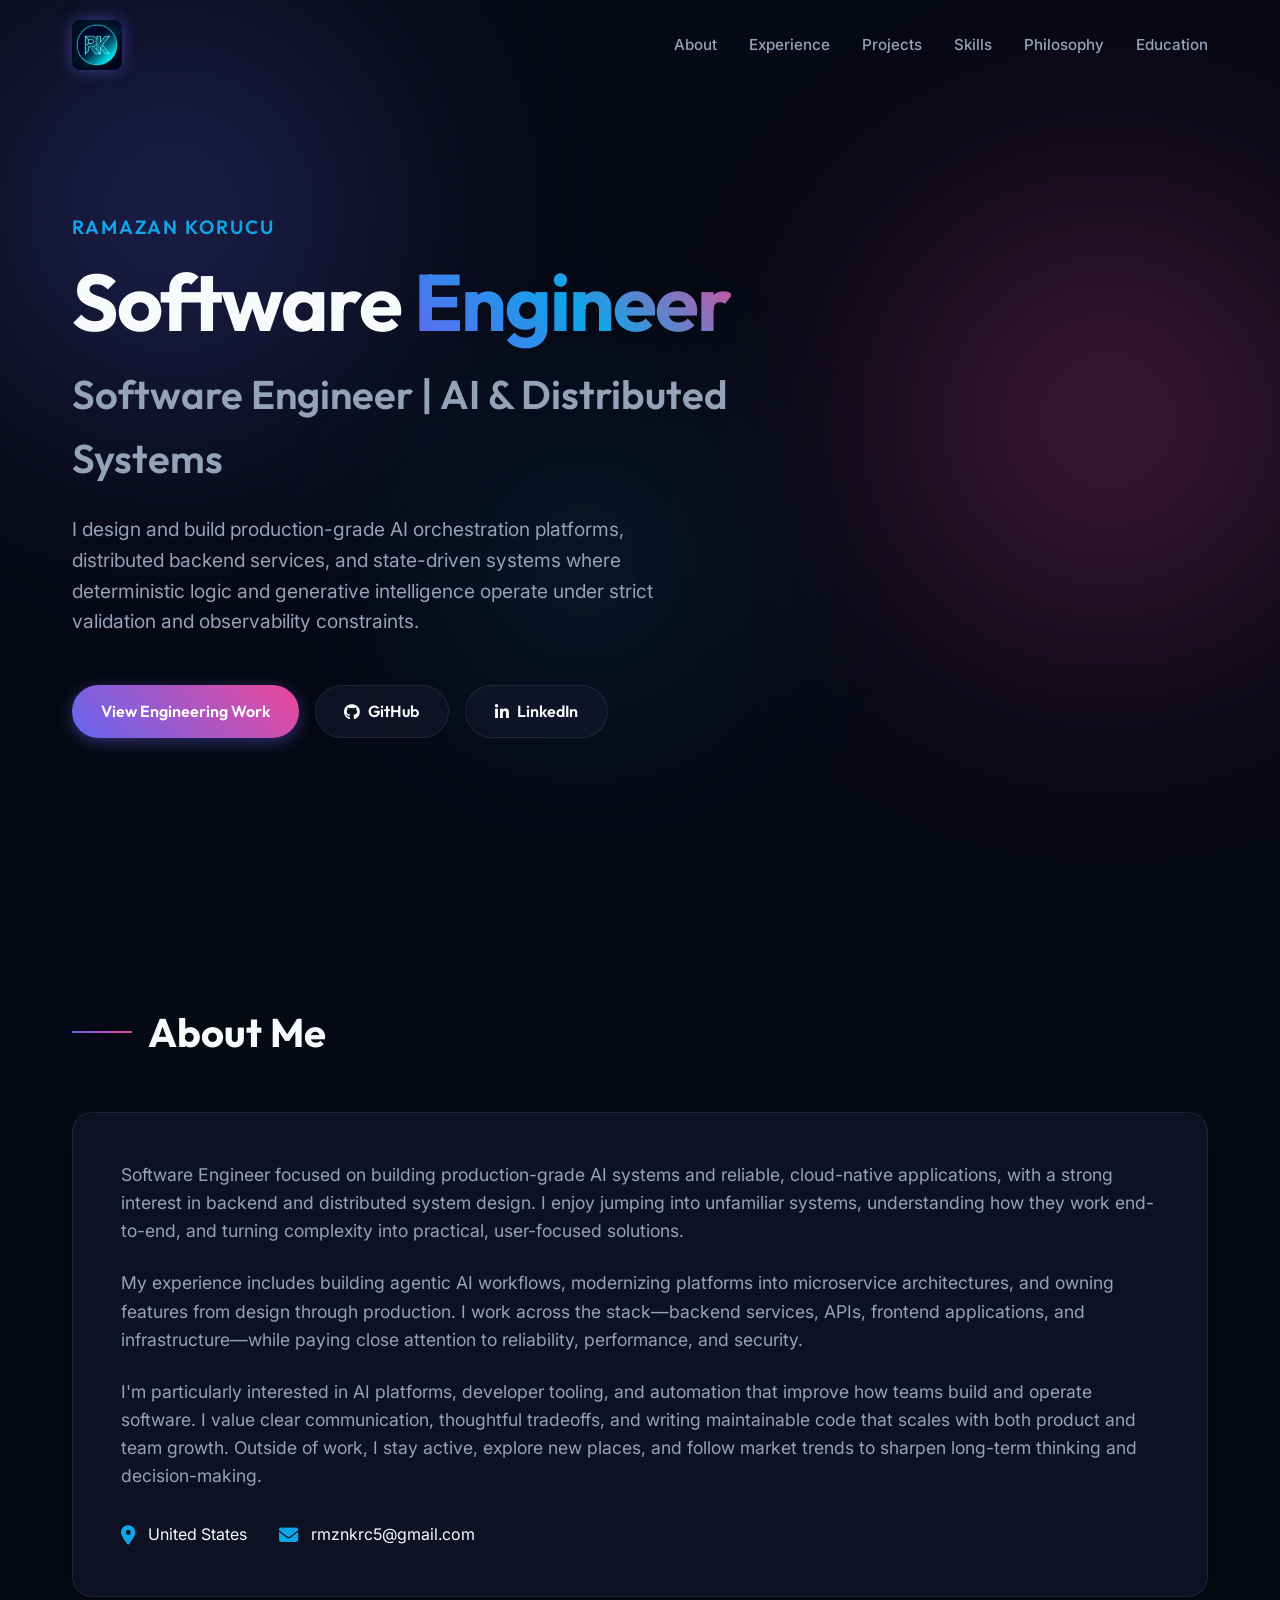
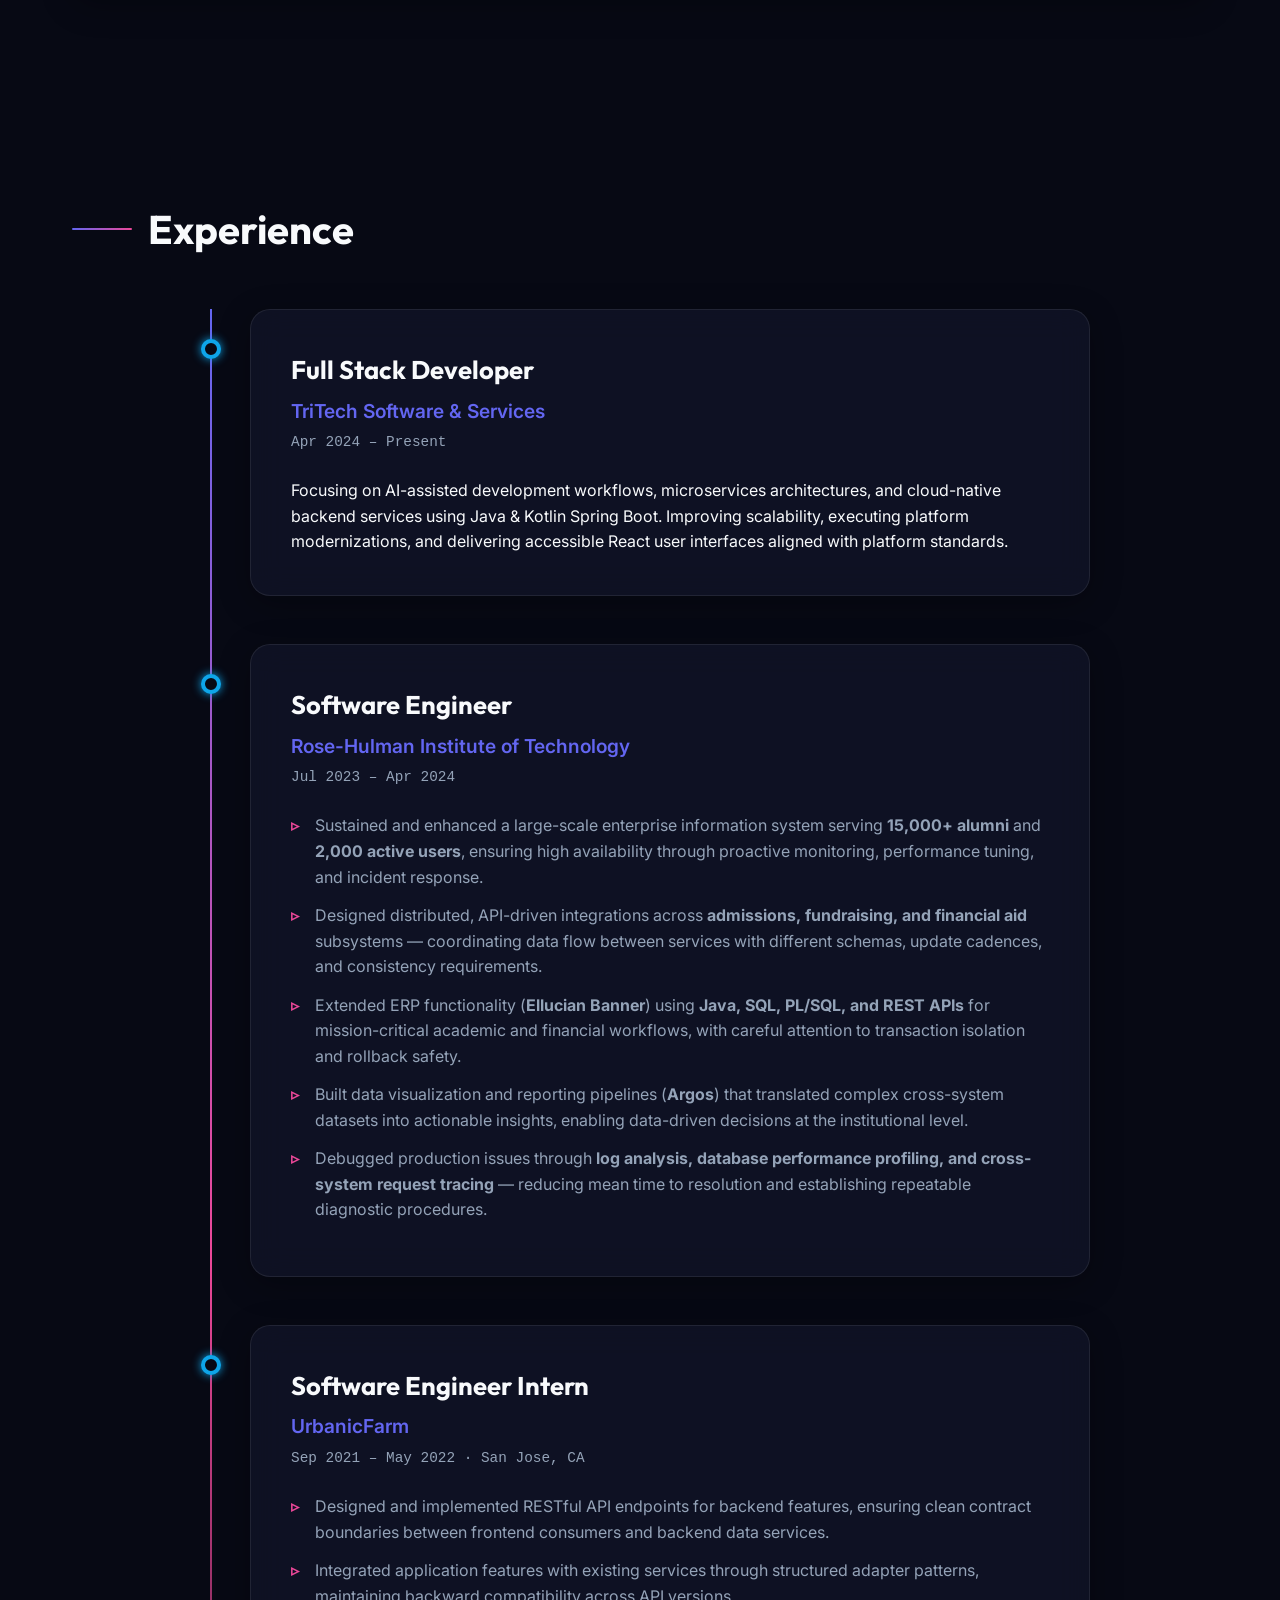
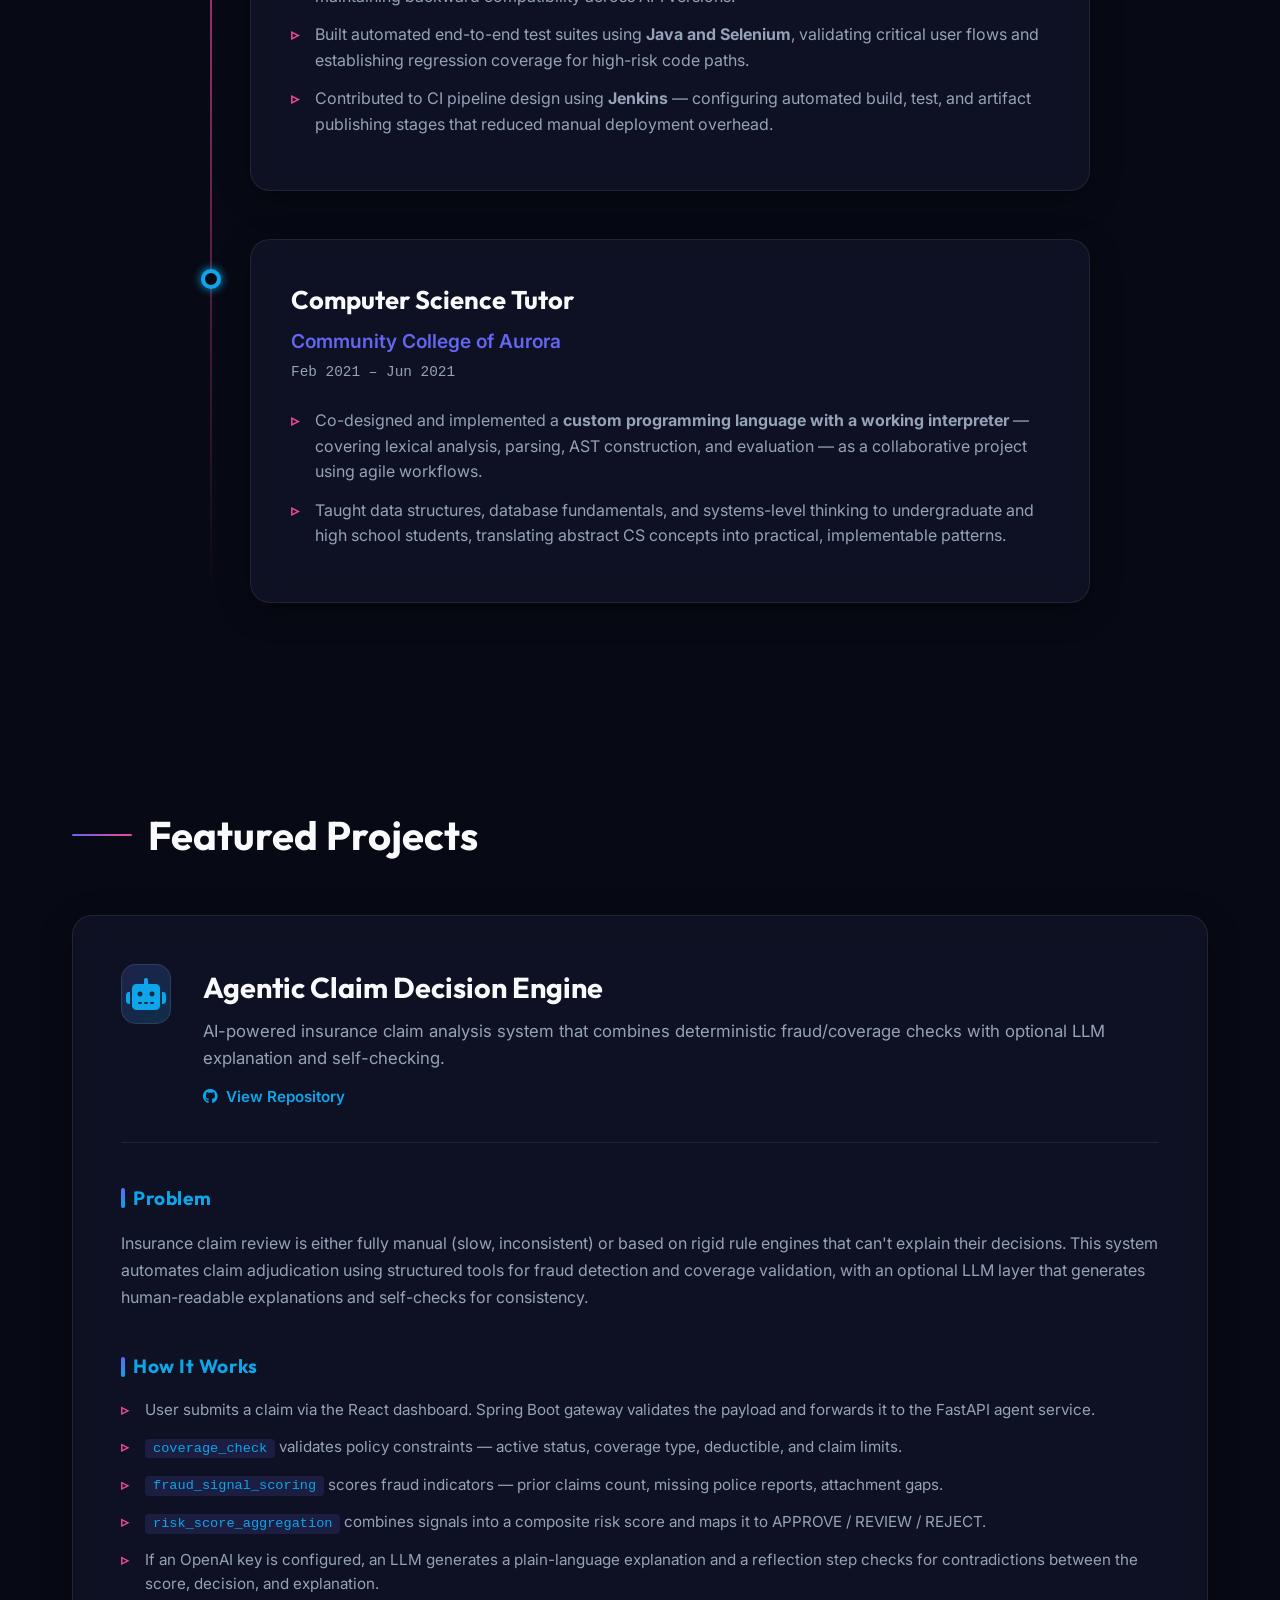
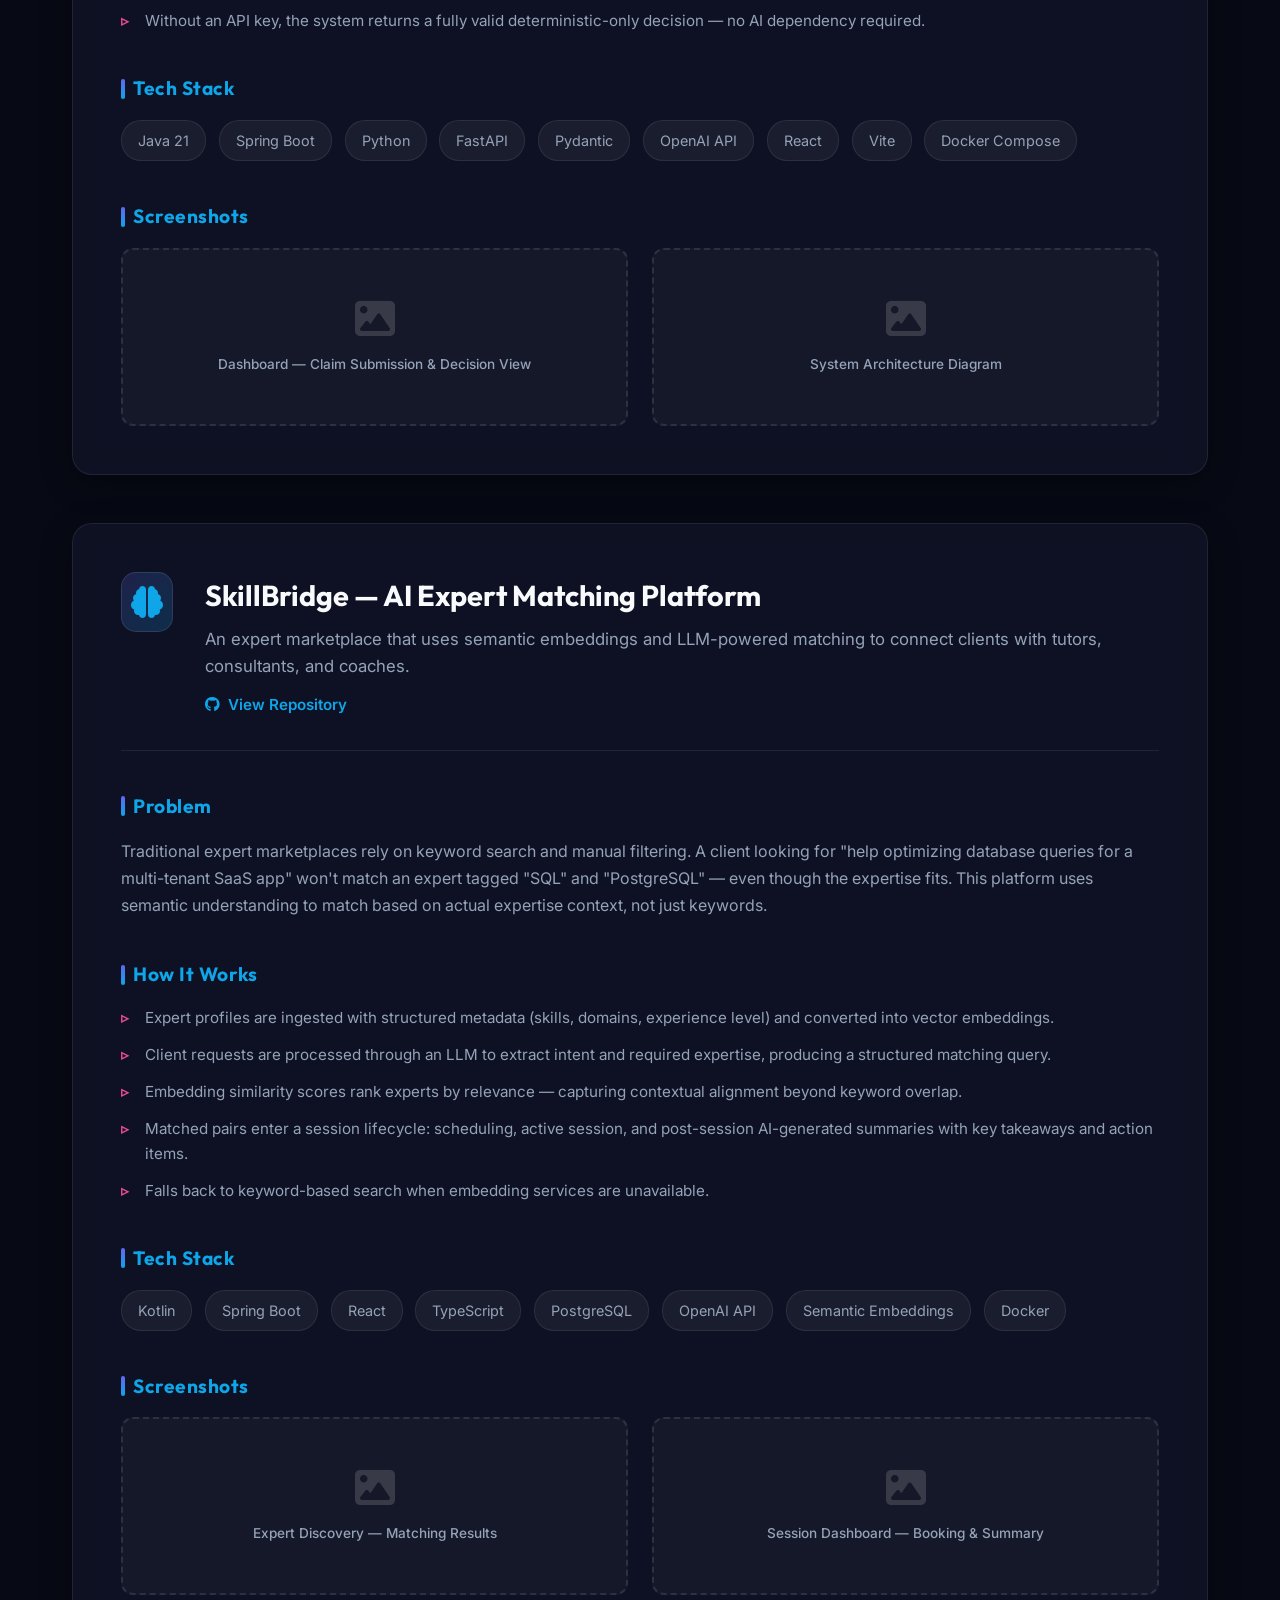
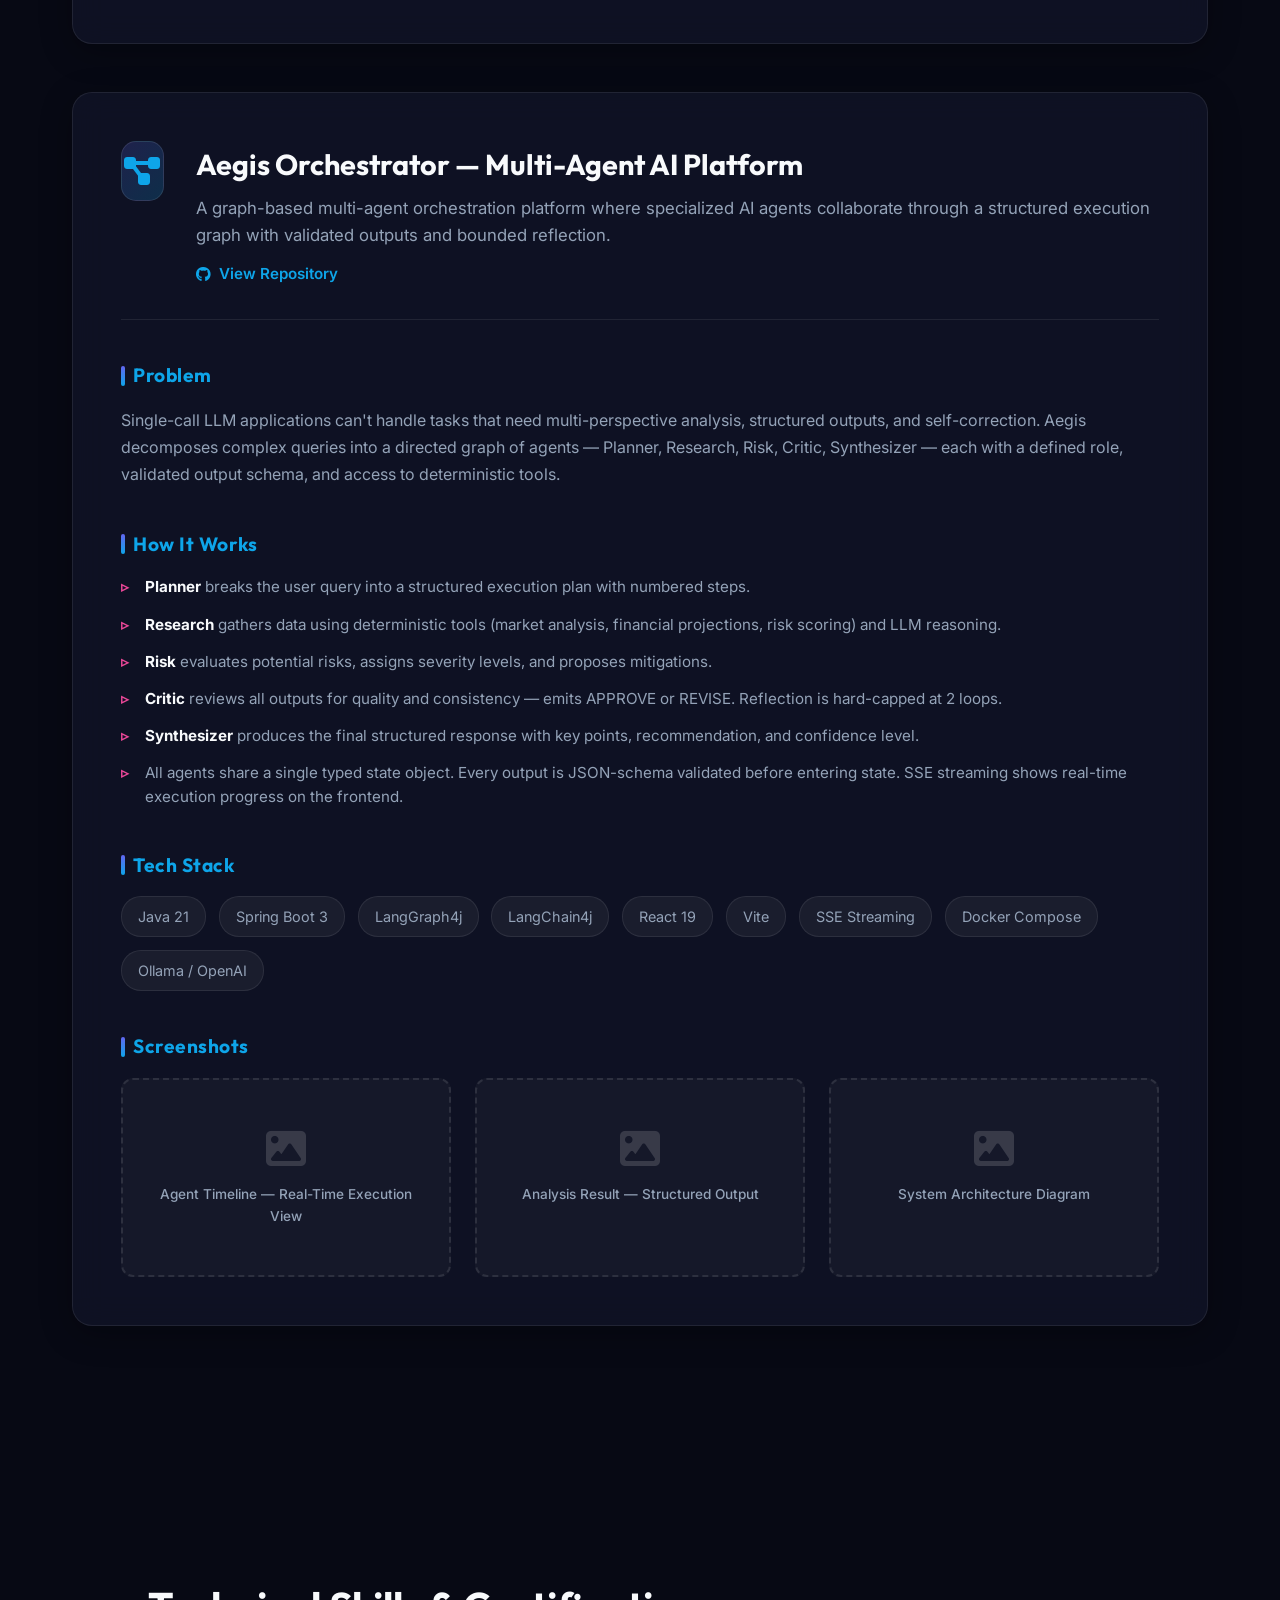
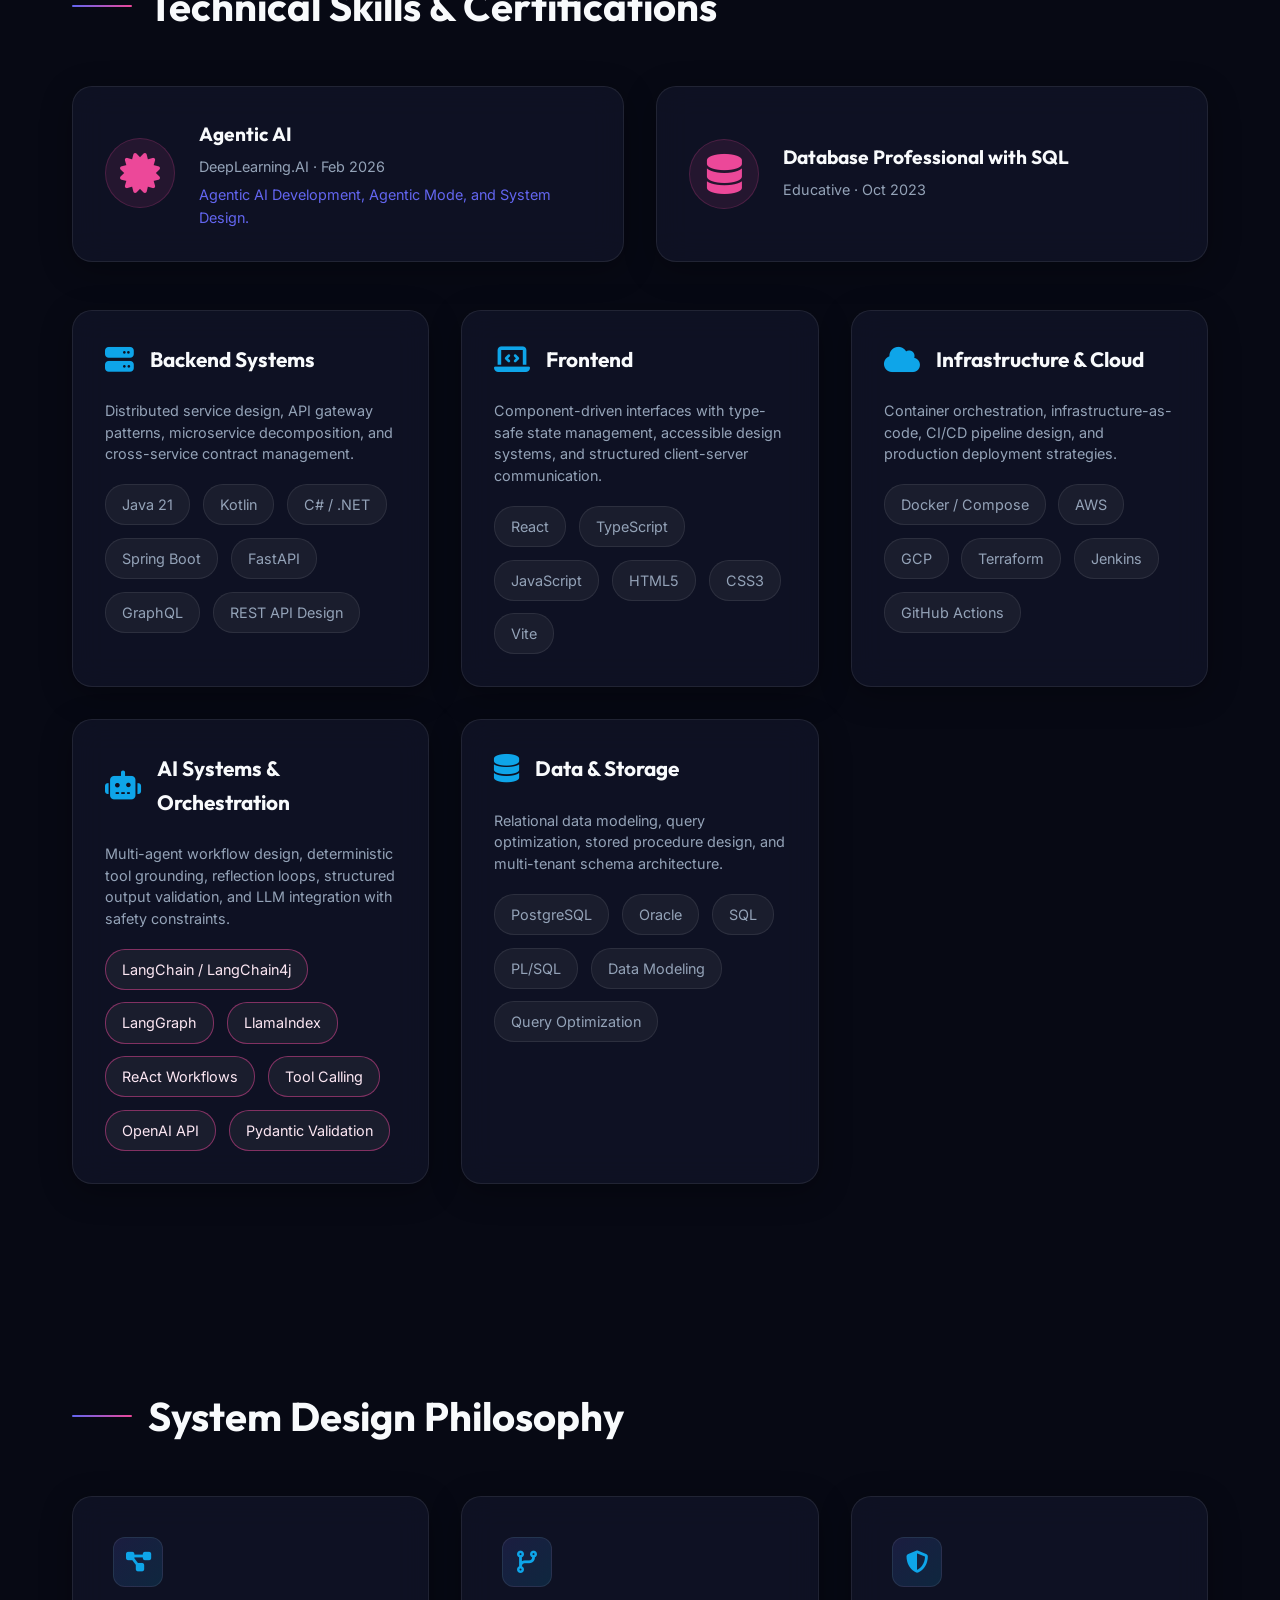
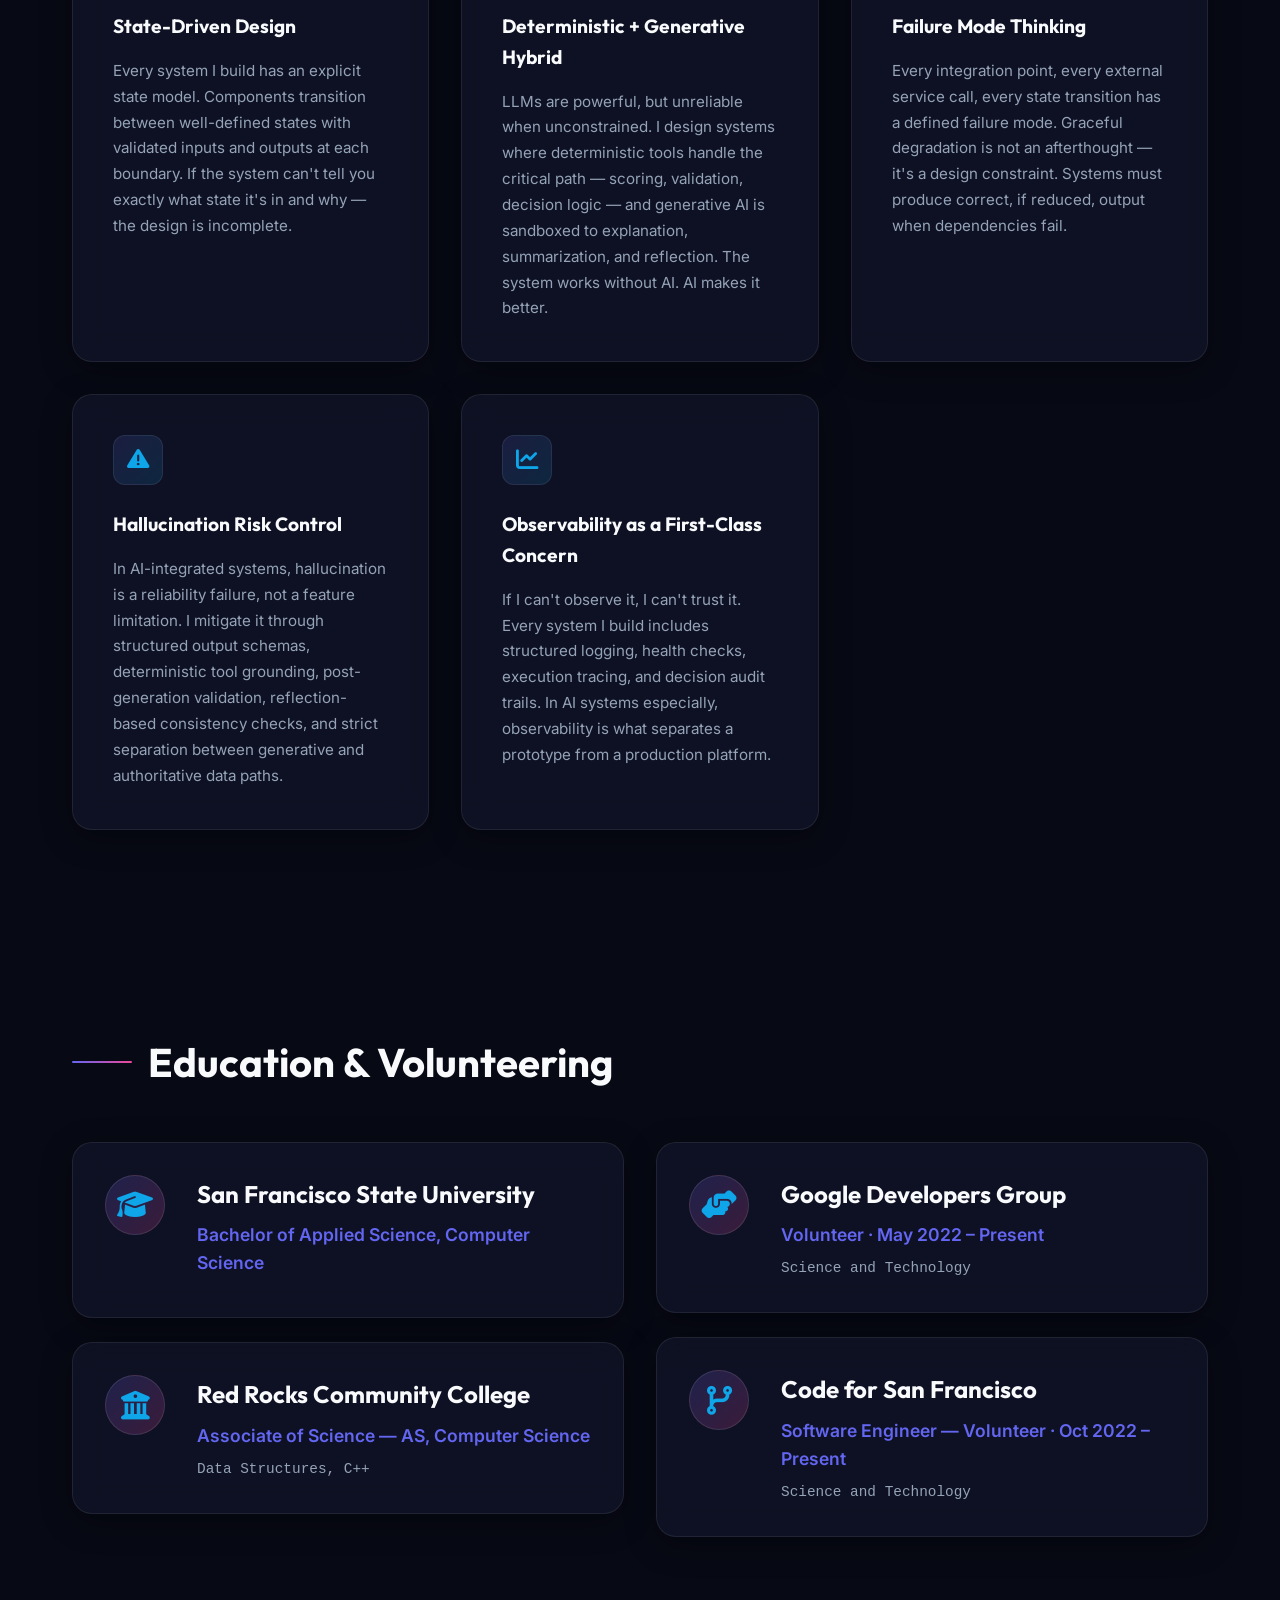
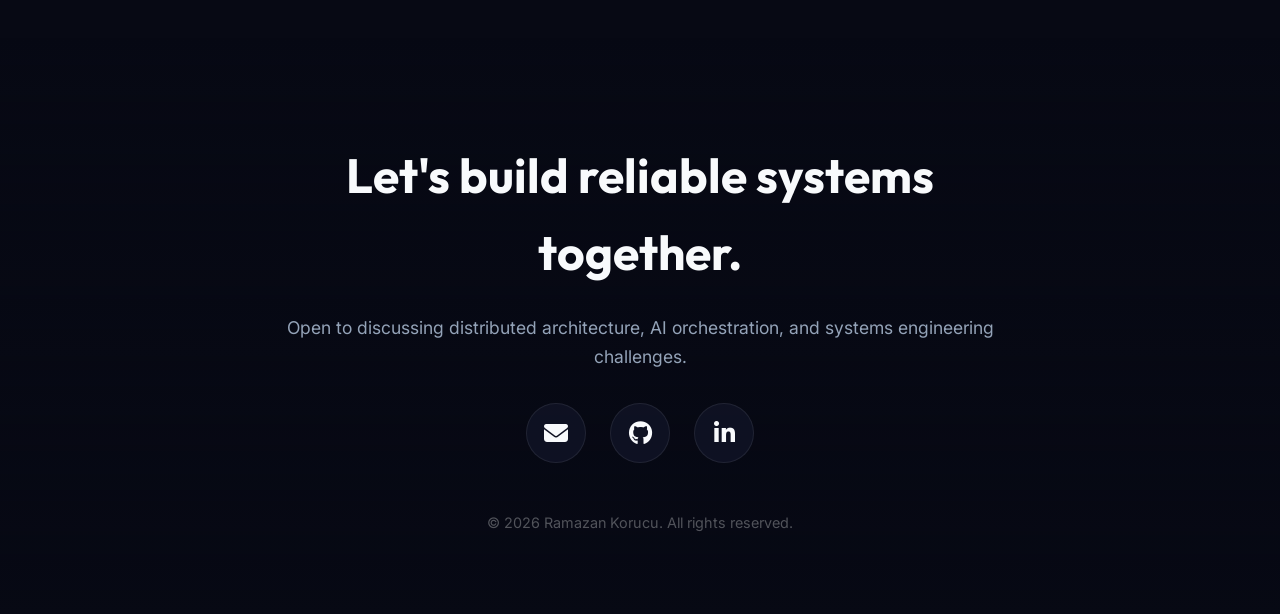
==== commit 2d0cd4df: "Update hero section subtitle" ====
--- a/index.html
+++ b/index.html
@@ -4,7 +4,7 @@
     <meta charset="UTF-8" />
     <meta name="viewport" content="width=device-width, initial-scale=1.0" />
     <title>
-      Ramazan Korucu | Systems Engineer — AI Orchestration & Distributed Systems
+      Ramazan Korucu | Software Engineer — AI & Distributed Systems
     </title>
     <meta
       name="description"
@@ -59,10 +59,9 @@
       <section id="hero" class="hero section">
         <div class="hero-content">
           <p class="greeting reveal">Ramazan Korucu</p>
-          <h1 class="name reveal delay-1">Systems <span>Engineer</span></h1>
+          <h1 class="name reveal delay-1">Software <span>Engineer</span></h1>
           <h2 class="title reveal delay-2">
-            Software Engineer at TriTech Software & Services | AI & Distributed
-            Systems
+            Software Engineer | AI & Distributed Systems
           </h2>
           <p class="subtitle reveal delay-3">
             I design and build production-grade AI orchestration platforms,
